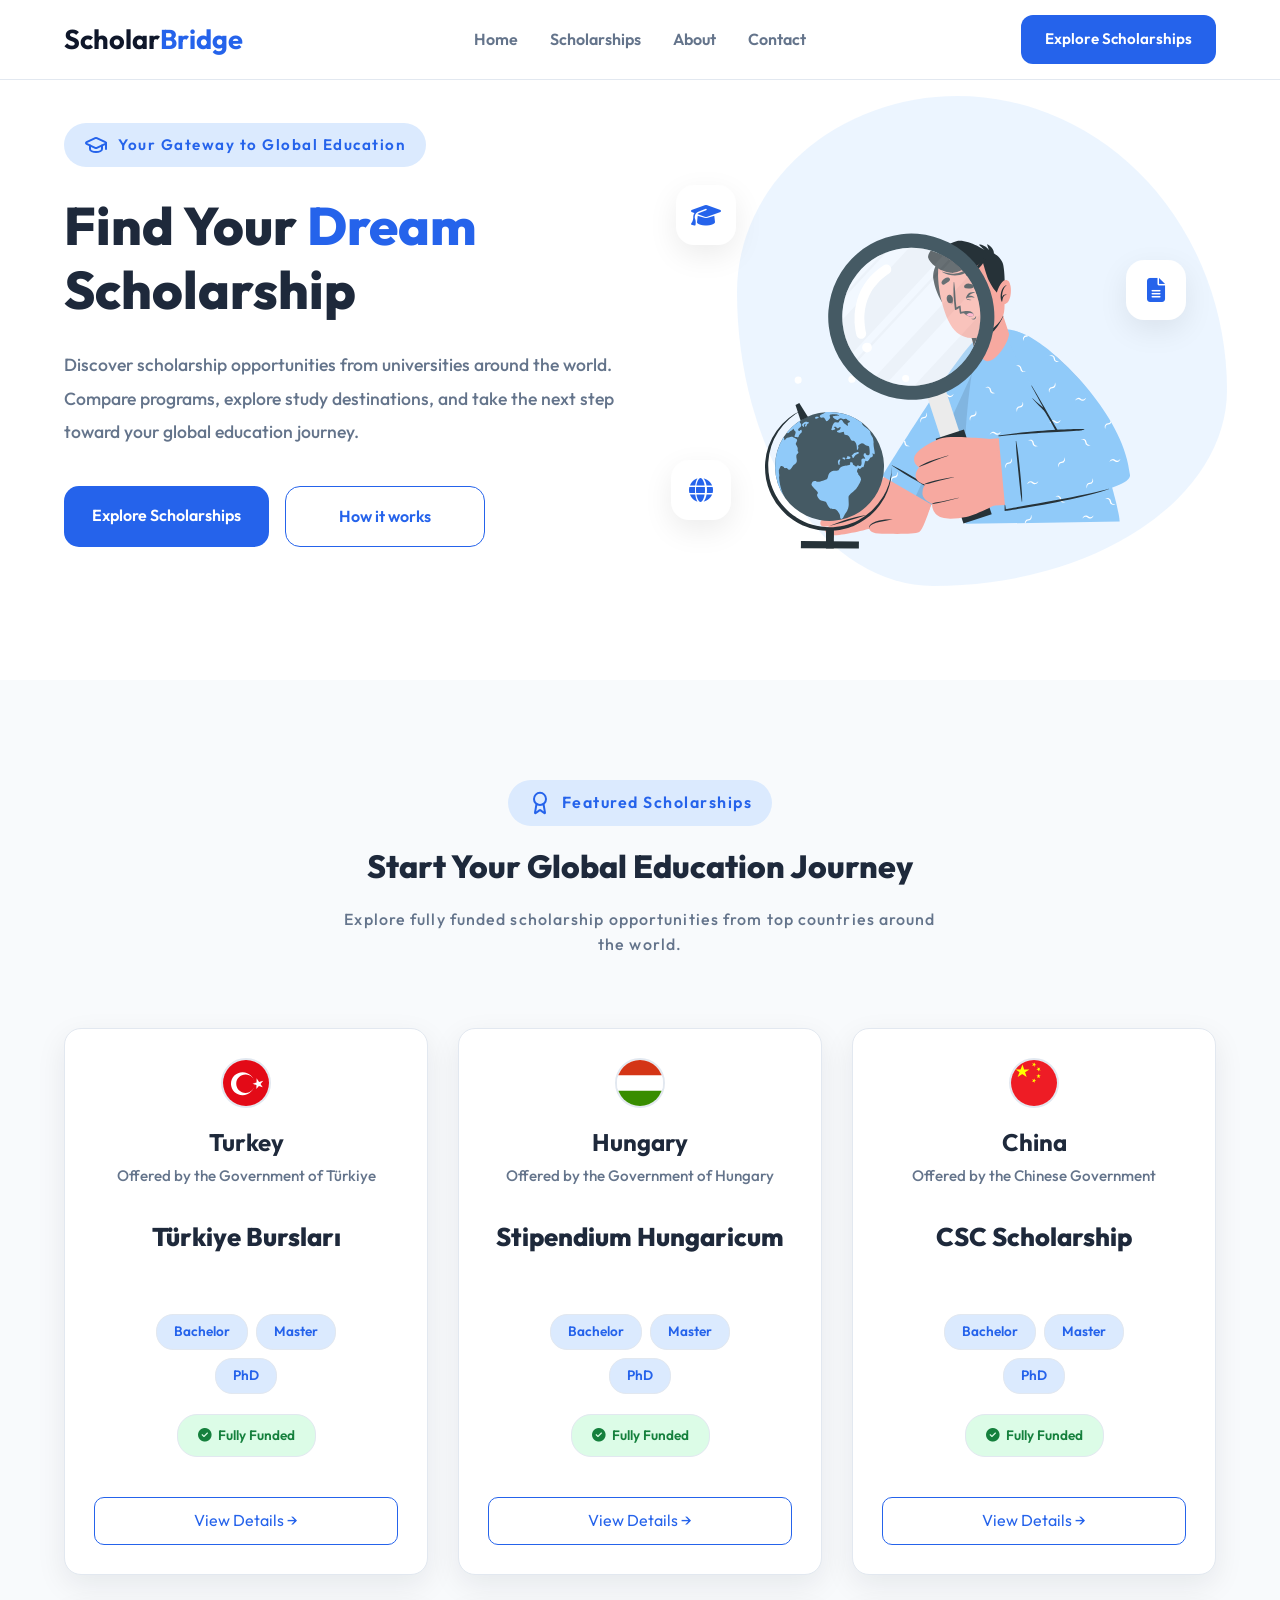
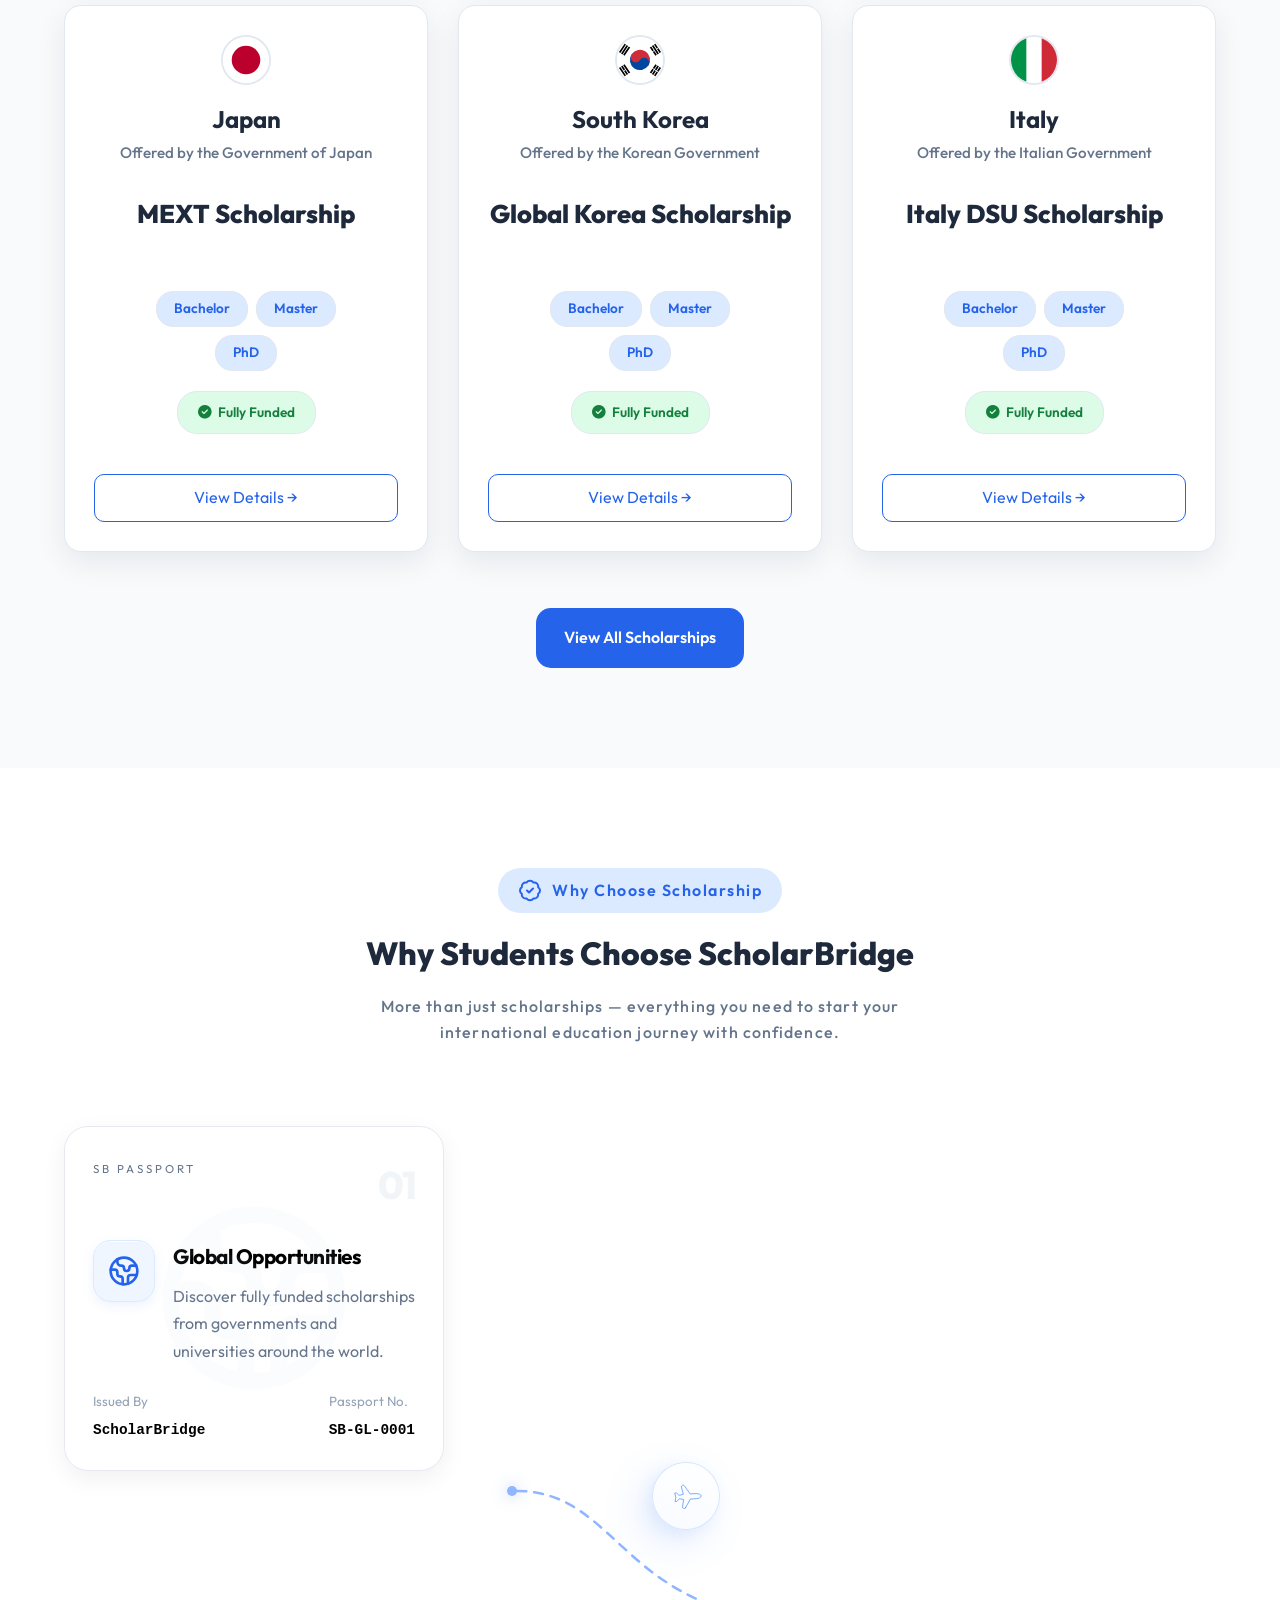
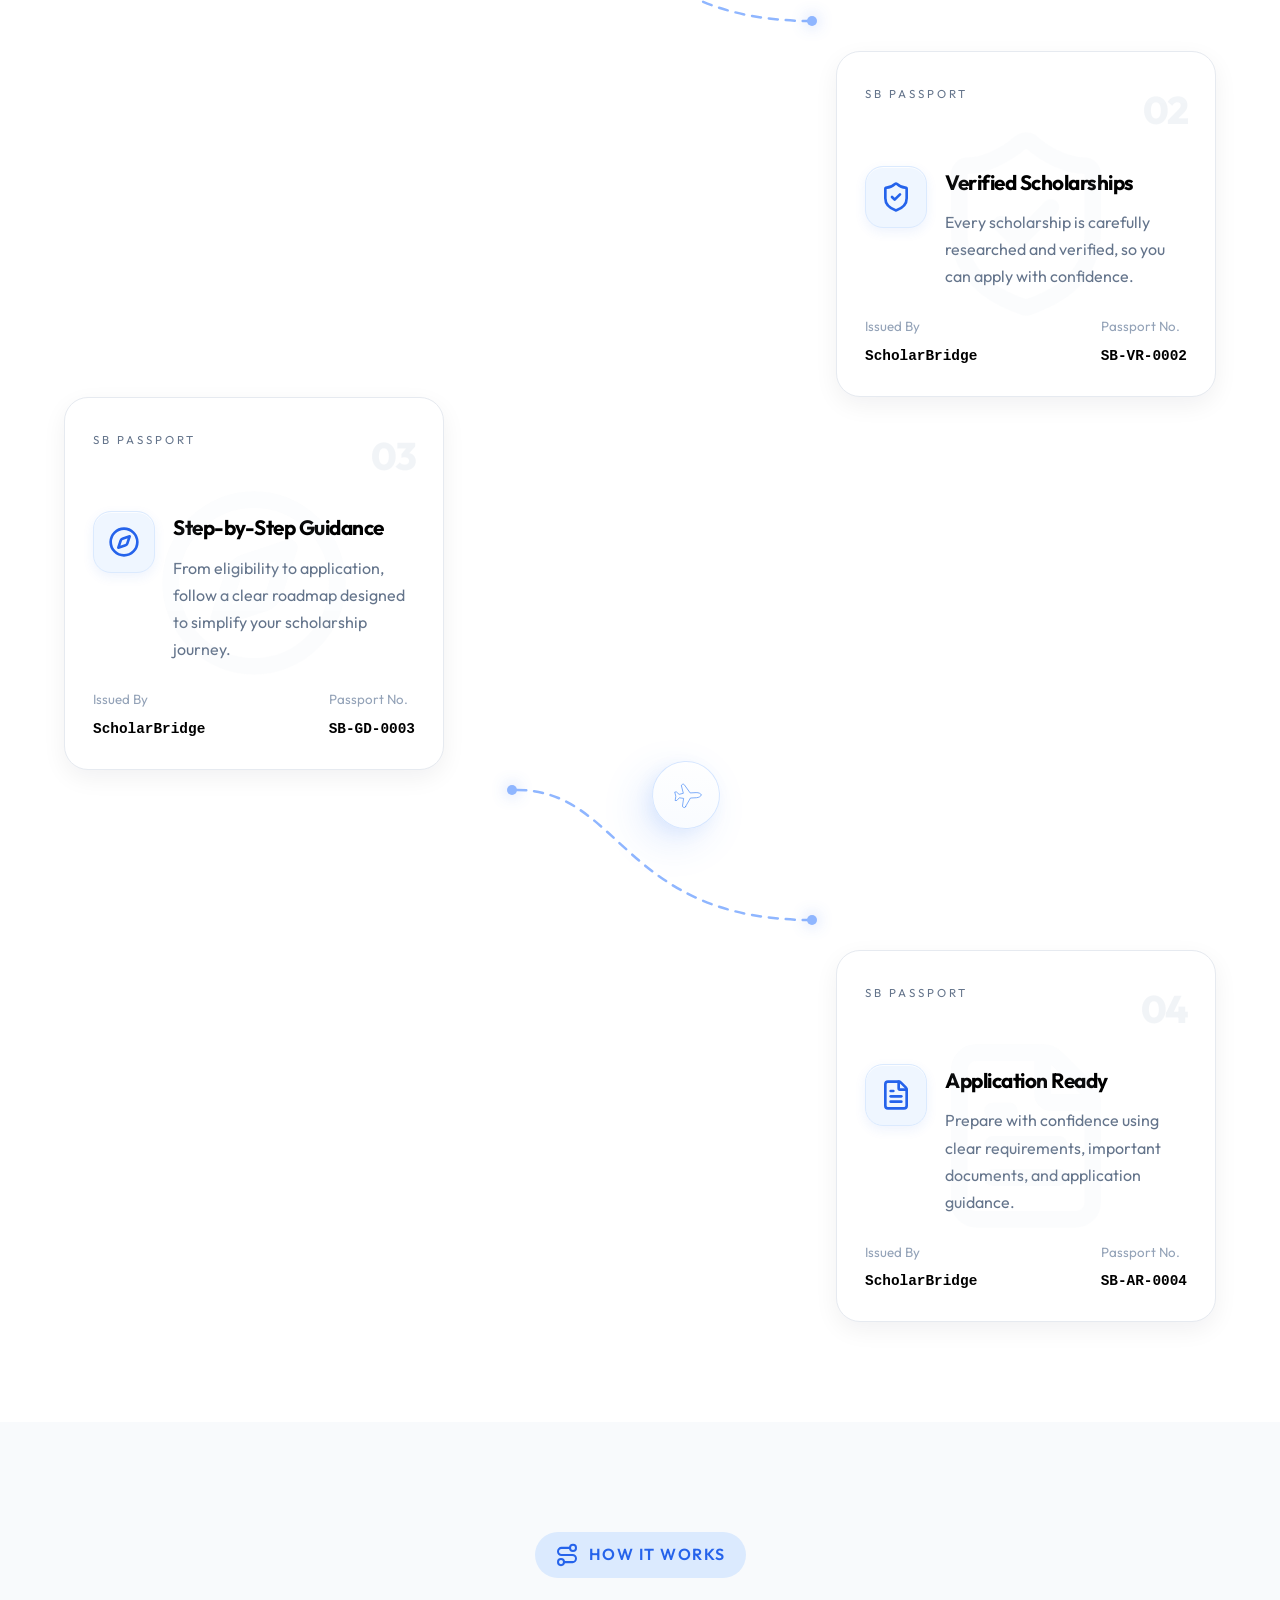
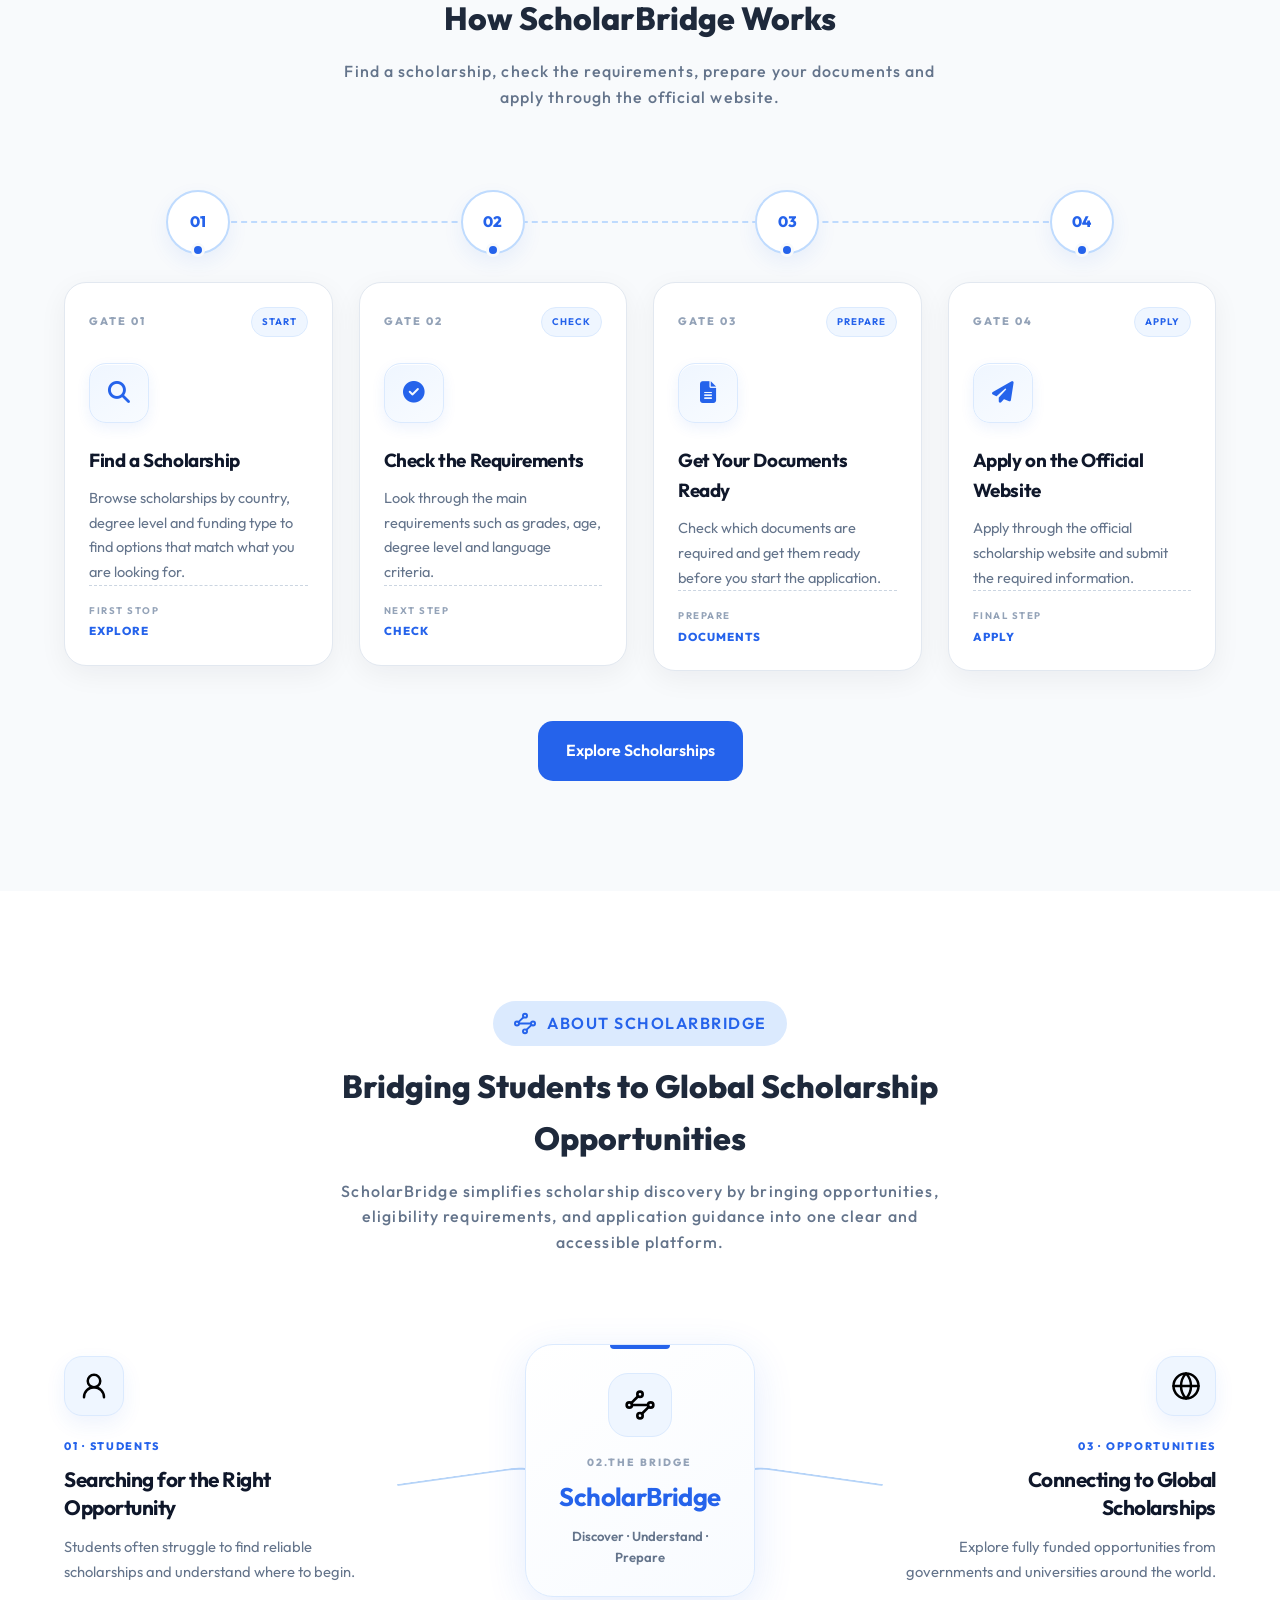
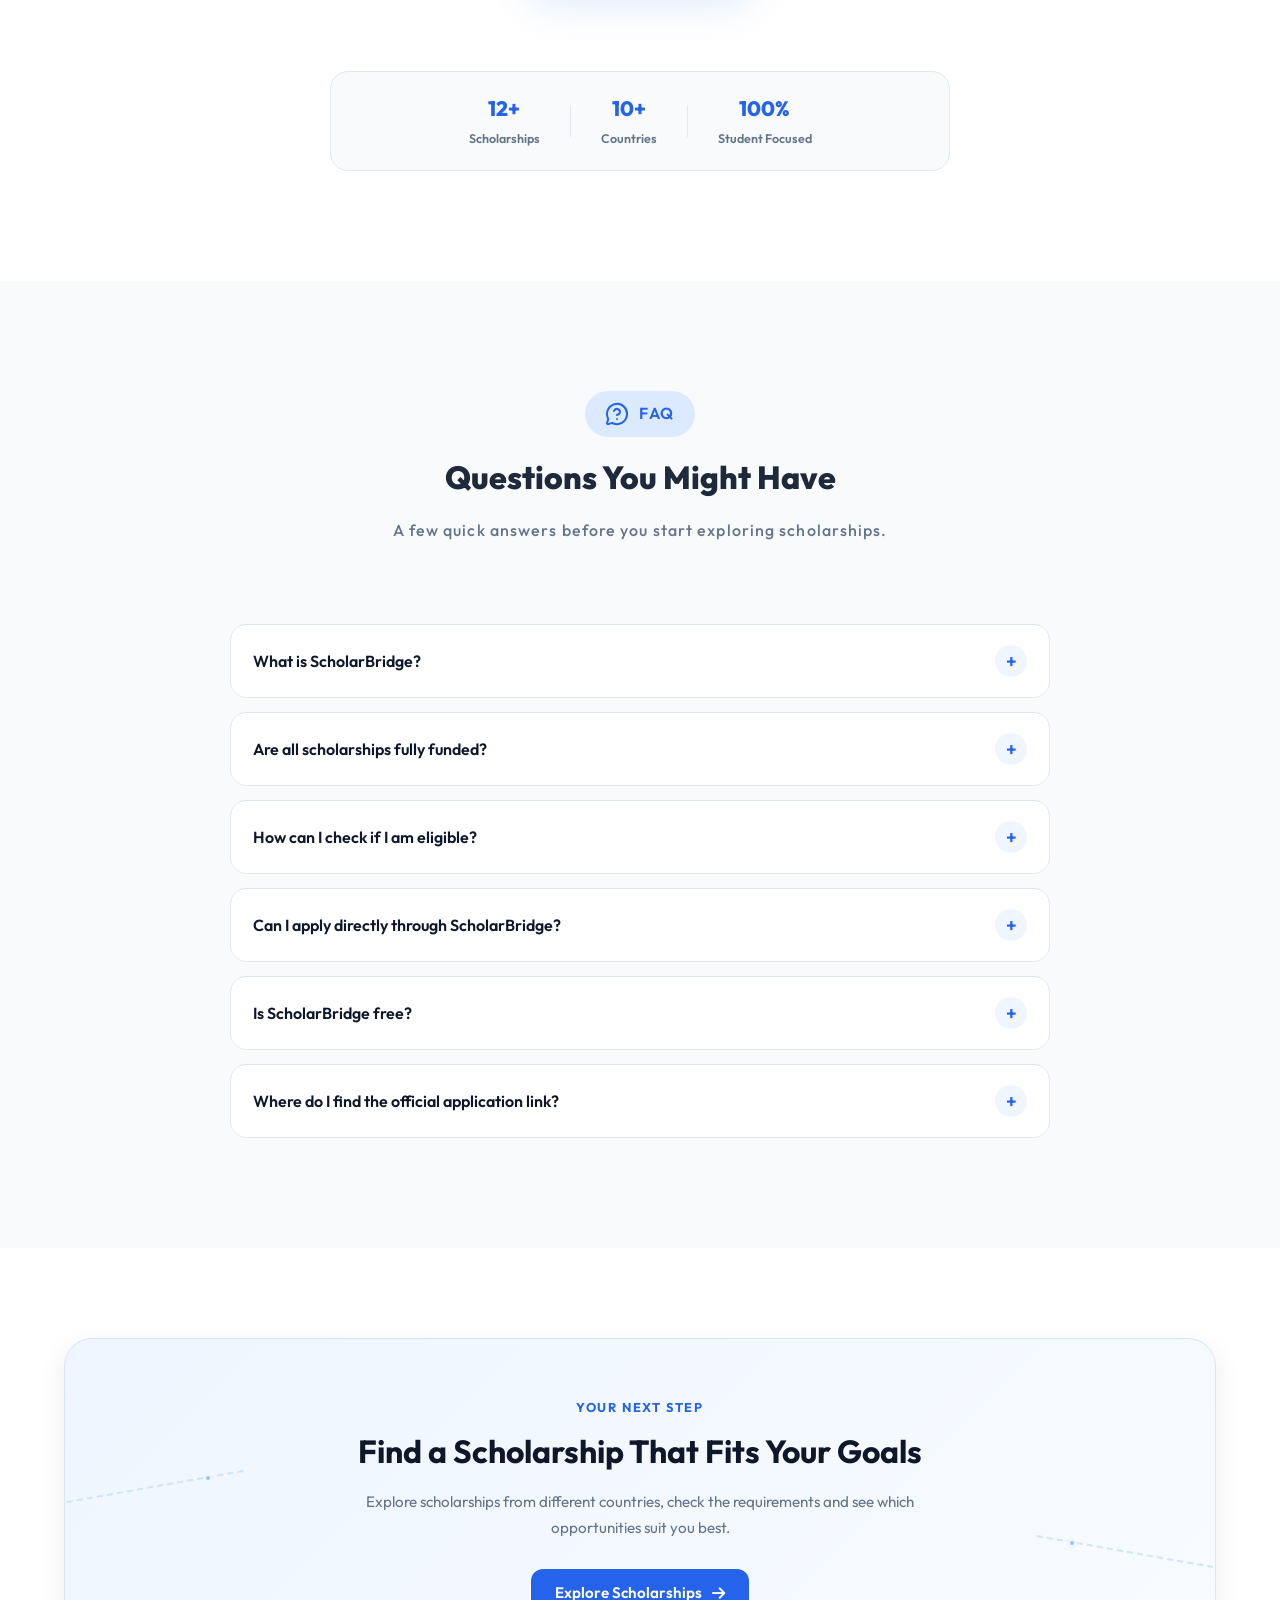
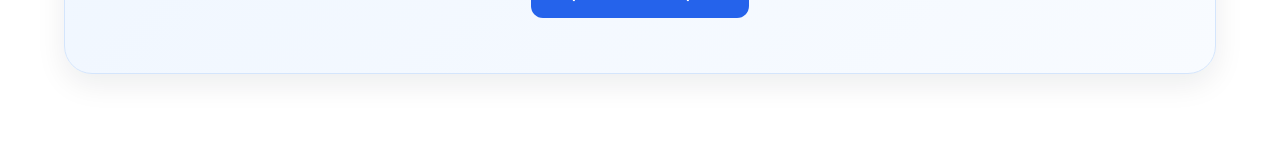
==== index.html @ 8b13cb86 "feat: add final scholarship CTA section" ====
<!DOCTYPE html>
<html lang="en">

<head>
    <!-- Basic Meta Tags -->
    <meta charset="UTF-8">
    <meta name="viewport" content="width=device-width, initial-scale=1.0">

    <!-- Title -->
    <title>ScholarBridge | Discover Scholarships Worldwide</title>

    <!-- Description -->
    <meta name="description" content="ScholarBridge helps students discover scholarships worldwide.">

    <!-- Google Fonts -->
    <link rel="preconnect" href="https://fonts.googleapis.com">
    <link rel="preconnect" href="https://fonts.gstatic.com" crossorigin>
    <link rel="stylesheet" href="https://cdnjs.cloudflare.com/ajax/libs/font-awesome/6.6.0/css/all.min.css">

    <link href="https://fonts.googleapis.com/css2?family=Outfit:wght@300;400;500;600;700&display=swap" rel="stylesheet">

    <!-- CSS -->
    <link rel="stylesheet" href="css/style.css">
</head>

<body>
    <header>

        <!-- ================= Navbar ================= -->
        <nav>
            <div class="container">

                <!-- Logo -->
                <a href="#" class="logo">
                    Scholar<span>Bridge</span>
                </a>

                <!-- Desktop Navigation -->
                <ul class="nav-links">
                    <li><a href="#home">Home</a></li>
                    <li><a href="#scholarships">Scholarships</a></li>
                    <li><a href="#about">About</a></li>
                    <li><a href="#contact">Contact</a></li>
                </ul>

                <!-- Desktop CTA -->
                <a href="#scholarships" class="cta-btn">
                    Explore Scholarships
                </a>

                <!-- Mobile Menu Button -->
                <button class="menu-btn" aria-label="Open Menu">
                    <svg xmlns="http://www.w3.org/2000/svg" height="40" viewBox="0 -960 960 960" width="40"
                        fill="currentColor">
                        <path d="M120-240v-80h720v80H120Zm0-200v-80h720v80H120Zm0-200v-80h720v80H120Z" />
                    </svg>
                </button>

            </div>
        </nav>

        <!-- ================= Mobile Sidebar ================= -->
        <aside class="sidebar">

            <!-- Close Button -->
            <button class="close-btn" aria-label="Close Menu">
                <svg xmlns="http://www.w3.org/2000/svg" height="40" viewBox="0 -960 960 960" width="40"
                    fill="currentColor">
                    <path
                        d="m256-200-56-56 224-224-224-224 56-56 224 224 224-224 56 56-224 224 224 224-56 56-224-224-224 224Z" />
                </svg>
            </button>

            <!-- Mobile Navigation -->
            <ul class="side-links">
                <li><a href="#home">Home</a></li>
                <li><a href="#scholarships">Scholarships</a></li>
                <li><a href="#about">About</a></li>
                <li><a href="#contact">Contact</a></li>
            </ul>

            <!-- Mobile CTA -->
            <a href="#scholarships" class="cta-btn">
                Explore Scholarships
            </a>

        </aside>

    </header>

    <section class="hero" id="home">

        <div class="container">

            <div class="hero-left">

                <span class="hero-badge">
                    <img src="images/icons/graduation-cap.svg" alt="graduation cap">
                    Your Gateway to Global Education
                </span>

                <h1>
                    Find Your <span>Dream</span> Scholarship
                </h1>

                <p>
                    Discover scholarship opportunities from universities around the world.
                    Compare programs, explore study destinations, and take the next step
                    toward your global education journey.
                </p>

                <div class="hero-buttons">
                    <a href="#scholarships" class="btn-primary">
                        Explore Scholarships
                    </a>

                    <a href="#how-it-works" class="btn-secondary">
                        How it works
                    </a>
                </div>

            </div>
            <div class="hero-right">
                <div class="hero-image">
                    <div class="floating-icon icon-1">
                        <i class="fa-solid fa-graduation-cap"></i>
                    </div>

                    <div class="floating-icon icon-2">
                        <i class="fa-solid fa-globe"></i>
                    </div>

                    <div class="floating-icon icon-3">
                        <i class="fa-solid fa-file-lines"></i>
                    </div>
                    <img src="images/hero.svg" alt="hero-image">
                </div>
            </div>
        </div>
    </section>
    <section class="featured" id="scholarships">

        <div class="container">

            <div class="section-heading">

                <span class="section-badge">
                    <img src="images/icons/award.svg" alt="award icon">
                    Featured Scholarships
                </span>

                <h2>
                    Start Your Global Education Journey
                </h2>

                <p>
                    Explore fully funded scholarship opportunities from top countries around the world.
                </p>

            </div>

            <div class="scholarship-grid">

                <!-- Turkey -->
                <div class="scholarship-card">

                    <div class="card-header">

                        <div class="country">

                            <span class="flag">
                                <img src="images/flags/tr.svg" alt="Turkey Flag">
                            </span>

                            <div>
                                <h3>Turkey</h3>
                                <p>Offered by the Government of Türkiye</p>
                            </div>

                        </div>

                    </div>

                    <h4>Türkiye Bursları</h4>

                    <div class="degree-tags three-tags">
                        <span>Bachelor</span>
                        <span>Master</span>
                        <span>PhD</span>
                    </div>

                    <div class="funding-status">
                        <i class="fa-solid fa-circle-check"></i>
                        Fully Funded
                    </div>

                    <a href="turkey.html" class="view-btn">
                        View Details
                        <span>→</span>
                    </a>

                </div>

                <!-- Hungary -->
                <div class="scholarship-card">

                    <div class="card-header">

                        <div class="country">

                            <span class="flag">
                                <img src="images/flags/hu.svg" alt="hungary flag">
                            </span>

                            <div>
                                <h3>Hungary</h3>
                                <p>Offered by the Government of Hungary</p>
                            </div>

                        </div>

                    </div>

                    <h4>Stipendium Hungaricum</h4>

                    <div class="degree-tags three-tags">
                        <span>Bachelor</span>
                        <span>Master</span>
                        <span>PhD</span>
                    </div>

                    <div class="funding-status">
                        <i class="fa-solid fa-circle-check"></i>
                        Fully Funded
                    </div>

                    <a href="hungary.html" class="view-btn">
                        View Details <span>→</span>
                    </a>

                </div>

                <!-- China -->
                <div class="scholarship-card">

                    <div class="card-header">

                        <div class="country">

                            <span class="flag">
                                <img src="images/flags/cn.svg" alt="china flag">
                            </span>

                            <div>
                                <h3>China</h3>
                                <p>Offered by the Chinese Government</p>
                            </div>

                        </div>

                    </div>

                    <h4>CSC Scholarship</h4>

                    <div class="degree-tags three-tags">
                        <span>Bachelor</span>
                        <span>Master</span>
                        <span>PhD</span>
                    </div>

                    <div class="funding-status">
                        <i class="fa-solid fa-circle-check"></i>
                        Fully Funded
                    </div>

                    <a href="china.html" class="view-btn">
                        View Details <span>→</span>
                    </a>

                </div>

                <!-- Japan -->
                <div class="scholarship-card">

                    <div class="card-header">

                        <div class="country">

                            <span class="flag">
                                <img src="images/flags/jp.svg" alt="japan flag">
                            </span>

                            <div>
                                <h3>Japan</h3>
                                <p>Offered by the Government of Japan</p>
                            </div>

                        </div>

                    </div>

                    <h4>MEXT Scholarship</h4>

                    <div class="degree-tags three-tags">
                        <span>Bachelor</span>
                        <span>Master</span>
                        <span>PhD</span>
                    </div>

                    <div class="funding-status">
                        <i class="fa-solid fa-circle-check"></i>
                        Fully Funded
                    </div>

                    <a href="japan.html" class="view-btn">
                        View Details <span>→</span>
                    </a>

                </div>

                <!-- Korea -->
                <div class="scholarship-card">

                    <div class="card-header">

                        <div class="country">

                            <span class="flag">
                                <img src="images/flags/kr.svg" alt="korea flag">
                            </span>

                            <div>
                                <h3>South Korea</h3>
                                <p>Offered by the Korean Government</p>
                            </div>

                        </div>

                    </div>

                    <h4>Global Korea Scholarship</h4>

                    <div class="degree-tags three-tags">
                        <span>Bachelor</span>
                        <span>Master</span>
                        <span>PhD</span>
                    </div>

                    <div class="funding-status">
                        <i class="fa-solid fa-circle-check"></i>
                        Fully Funded
                    </div>

                    <a href="korea.html" class="view-btn">
                        View Details <span>→</span>
                    </a>

                </div>

                <!-- Italy -->
                <div class="scholarship-card">

                    <div class="card-header">

                        <div class="country">

                            <span class="flag">
                                <img src="images/flags/it.svg" alt="ilaly flag">
                            </span>

                            <div>
                                <h3>Italy</h3>
                                <p>Offered by the Italian Government</p>
                            </div>

                        </div>

                    </div>

                    <h4>Italy DSU Scholarship</h4>

                    <div class="degree-tags three-tags">
                        <span>Bachelor</span>
                        <span>Master</span>
                        <span>PhD</span>
                    </div>

                    <div class="funding-status">
                        <i class="fa-solid fa-circle-check"></i>
                        Fully Funded
                    </div>

                    <a href="italy.html" class="view-btn">
                        View Details <span>→</span>
                    </a>

                </div>


                <div class="featured-cta">
                    <a href="scholarships.html" class="btn-primary featured-cta-btn">
                        View All Scholarships
                    </a>
                </div>
            </div>
    </section>
    <section class="why" id="why">

        <div class="container">

            <!-- Section Heading -->
            <div class="section-heading">

                <span class="section-badge">
                    <img src="images/icons/badge-check.svg" alt="badge icon">
                    Why Choose Scholarship
                </span>

                <h2>
                    Why Students Choose ScholarBridge
                </h2>

                <p>
                    More than just scholarships — everything you need to start your
                    international education journey with confidence.
                </p>

            </div>

            <!-- Journey -->
            <div class="journey">


                <div class="passport-card">

                    <div class="passport-top">

                        <div class="passport-title">
                            <span>SB PASSPORT</span>
                        </div>

                        <div class="passport-page">
                            01
                        </div>

                    </div>

                    <div class="passport-content">

                        <div class="passport-icon">
                            <img src="images/icons/earth.svg" alt="Earth Icon">
                        </div>

                        <div class="passport-text">

                            <h3>Global Opportunities</h3>

                            <p>
                                Discover fully funded scholarships from governments
                                and universities around the world.
                            </p>

                        </div>

                    </div>

                    <div class="passport-bottom">

                        <div>
                            <small>Issued By</small>
                            <strong>ScholarBridge</strong>
                        </div>

                        <div>
                            <small>Passport No.</small>
                            <strong>SB-GL-0001</strong>
                        </div>

                    </div>

                    <div class="passport-watermark">
                        <img src="images/icons/earth watermark.svg" alt="">
                    </div>

                </div>
                <div class="journey-row">
                    <!-- Flight Connector -->
                    <svg class="flight-line" viewBox="0 0 330 170" preserveAspectRatio="none">

                        <circle class="start-dot" cx="10" cy="20" r="5" />

                        <path d="M15 20
                   C120 20,
                     120 150,
                     310 150" />

                        <circle class="end-dot" cx="310" cy="150" r="5" />

                    </svg>

                    <!-- Plane -->

                    <div class="journey-plane">

                        <img src="images/icons/plane.svg" alt="Plane">

                    </div>
                </div>




                <!-- ================= Card 2 ================= -->
                <div class="journey-item right">

                    <div class="passport-card">

                        <div class="passport-top">

                            <div class="passport-title">
                                <span>SB PASSPORT</span>
                            </div>

                            <div class="passport-page">
                                02
                            </div>

                        </div>

                        <div class="passport-content">

                            <div class="passport-icon">
                                <img src="images/icons/shield-check.svg" alt="shield icon">
                            </div>

                            <div class="passport-text">

                                <h3>Verified Scholarships</h3>

                                <p>
                                    Every scholarship is carefully researched and verified, so you can apply with
                                    confidence.
                                </p>

                            </div>

                        </div>

                        <div class="passport-bottom">

                            <div>
                                <small>Issued By</small>
                                <strong>ScholarBridge</strong>
                            </div>

                            <div>
                                <small>Passport No.</small>
                                <strong>SB-VR-0002</strong>
                            </div>

                        </div>

                        <div class="passport-watermark">
                            <img src="images/icons/shield-check watermark.svg" alt="">
                        </div>

                    </div>

                </div>


                <!-- ================= Card 3 ================= -->
                <div class="journey-item left">

                    <div class="passport-card">

                        <div class="passport-top">

                            <div class="passport-title">
                                <span>SB PASSPORT</span>
                            </div>

                            <div class="passport-page">
                                03
                            </div>

                        </div>

                        <div class="passport-content">

                            <div class="passport-icon">
                                <img src="images/icons/compass.svg" alt="compass icon">
                            </div>

                            <div class="passport-text">

                                <h3>Step-by-Step Guidance</h3>

                                <p>
                                    From eligibility to application, follow a clear roadmap designed to simplify your
                                    scholarship journey.
                                </p>

                            </div>

                        </div>

                        <div class="passport-bottom">

                            <div>
                                <small>Issued By</small>
                                <strong>ScholarBridge</strong>
                            </div>

                            <div>
                                <small>Passport No.</small>
                                <strong>SB-GD-0003</strong>
                            </div>

                        </div>

                        <div class="passport-watermark">
                            <img src="images/icons/compass watermark.svg" alt="">
                        </div>

                    </div>

                </div>
                <div class="journey-row">
                    <!-- Flight Connector -->
                    <svg class="flight-line" viewBox="0 0 330 170" preserveAspectRatio="none">

                        <circle class="start-dot" cx="10" cy="20" r="5" />

                        <path d="M15 20
                   C120 20,
                     120 150,
                     310 150" />

                        <circle class="end-dot" cx="310" cy="150" r="5" />

                    </svg>

                    <!-- Plane -->

                    <div class="journey-plane">

                        <img src="images/icons/plane.svg" alt="Plane">

                    </div>
                </div>



                <!-- ================= Card 4 ================= -->
                <div class="journey-item right">

                    <div class="passport-card">

                        <div class="passport-top">

                            <div class="passport-title">
                                <span>SB PASSPORT</span>
                            </div>

                            <div class="passport-page">
                                04
                            </div>

                        </div>

                        <div class="passport-content">

                            <div class="passport-icon">
                                <img src="images/icons/file-text.svg" alt="file icon">
                            </div>

                            <div class="passport-text">

                                <h3>Application Ready</h3>

                                <p>
                                    Prepare with confidence using clear requirements, important documents, and
                                    application guidance.
                                </p>

                            </div>

                        </div>

                        <div class="passport-bottom">

                            <div>
                                <small>Issued By</small>
                                <strong>ScholarBridge</strong>
                            </div>

                            <div>
                                <small>Passport No.</small>
                                <strong>SB-AR-0004</strong>
                            </div>

                        </div>

                        <div class="passport-watermark">
                            <img src="images/icons/file-text watermark.svg" alt="">
                        </div>

                    </div>

                </div>

            </div>
    </section>
    <section class="how-it-works" id="how-it-works">

        <div class="container">

            <div class="section-heading">

                <span class="section-badge">
                    <img src="images/icons/route.svg" alt="route icon">
                    HOW IT WORKS
                </span>

                <h2>How ScholarBridge Works</h2>

                <p>
                    Find a scholarship, check the requirements, prepare your documents
                    and apply through the official website.
                </p>

            </div>


            <div class="process-track">

                <!-- Step 01 -->
                <article class="process-step">

                    <div class="step-marker">
                        <span>01</span>
                    </div>

                    <div class="gate-card">

                        <div class="gate-top">
                            <span class="gate-number">GATE 01</span>
                            <span class="gate-status">START</span>
                        </div>

                        <div class="gate-icon">
                            <i class="fa-solid fa-magnifying-glass"></i>
                        </div>

                        <div class="gate-content">

                            <h3>Find a Scholarship</h3>

                            <p>
                                Browse scholarships by country, degree level and funding
                                type to find options that match what you are looking for.
                            </p>

                        </div>

                        <div class="gate-bottom">
                            <div>
                                <small>FIRST STOP</small>
                                <strong>EXPLORE</strong>
                            </div>
                        </div>

                    </div>

                </article>


                <!-- Step 02 -->
                <article class="process-step">

                    <div class="step-marker">
                        <span>02</span>
                    </div>

                    <div class="gate-card">

                        <div class="gate-top">
                            <span class="gate-number">GATE 02</span>
                            <span class="gate-status">CHECK</span>
                        </div>

                        <div class="gate-icon">
                            <i class="fa-solid fa-circle-check"></i>
                        </div>

                        <div class="gate-content">

                            <h3>Check the Requirements</h3>

                            <p>
                                Look through the main requirements such as grades,
                                age, degree level and language criteria.
                            </p>

                        </div>

                        <div class="gate-bottom">
                            <div>
                                <small>NEXT STEP</small>
                                <strong>CHECK</strong>
                            </div>
                        </div>

                    </div>

                </article>


                <!-- Step 03 -->
                <article class="process-step">

                    <div class="step-marker">
                        <span>03</span>
                    </div>

                    <div class="gate-card">

                        <div class="gate-top">
                            <span class="gate-number">GATE 03</span>
                            <span class="gate-status">PREPARE</span>
                        </div>

                        <div class="gate-icon">
                            <i class="fa-solid fa-file-lines"></i>
                        </div>

                        <div class="gate-content">

                            <h3>Get Your Documents Ready</h3>

                            <p>
                                Check which documents are required and get them ready
                                before you start the application.
                            </p>

                        </div>

                        <div class="gate-bottom">
                            <div>
                                <small>PREPARE</small>
                                <strong>DOCUMENTS</strong>
                            </div>
                        </div>

                    </div>

                </article>


                <!-- Step 04 -->
                <article class="process-step">

                    <div class="step-marker">
                        <span>04</span>
                    </div>

                    <div class="gate-card">

                        <div class="gate-top">
                            <span class="gate-number">GATE 04</span>
                            <span class="gate-status">APPLY</span>
                        </div>

                        <div class="gate-icon">
                            <i class="fa-solid fa-paper-plane"></i>
                        </div>

                        <div class="gate-content">

                            <h3>Apply on the Official Website</h3>

                            <p>
                                Apply through the official scholarship website
                                and submit the required information.
                            </p>

                        </div>

                        <div class="gate-bottom">
                            <div>
                                <small>FINAL STEP</small>
                                <strong>APPLY</strong>
                            </div>
                        </div>

                    </div>

                </article>

            </div>


            <div class="how-cta">
                <a href="scholarships.html" class="btn-primary cta-how-it-works">
                    Explore Scholarships
                </a>
            </div>

        </div>

    </section>
    <section class="about-scholarbridge" id="about">

        <div class="container">

            <div class="section-heading">

                <span class="section-badge">
                    <img src="images/icons/waypoints.svg" alt="waypoint icon">
                    ABOUT SCHOLARBRIDGE
                </span>

                <h2>
                    Bridging Students to Global Scholarship Opportunities
                </h2>

                <p>
                    ScholarBridge simplifies scholarship discovery by bringing
                    opportunities, eligibility requirements, and application guidance
                    into one clear and accessible platform.
                </p>

            </div>


            <div class="bridge-journey">

                <!-- Student Side -->
                <div class="bridge-point bridge-start">

                    <div class="bridge-icon">
                        <img src="images/icons/user-round.svg" alt="user-round icon">
                    </div>

                    <span class="bridge-label">01 · STUDENTS</span>

                    <h3>Searching for the Right Opportunity</h3>

                    <p>
                        Students often struggle to find reliable scholarships
                        and understand where to begin.
                    </p>

                </div>


                <!-- Center Bridge -->
                <div class="bridge-center">

                    <div class="bridge-line bridge-line-left"></div>

                    <div class="bridge-core">

                        <div class="bridge-core-icon">
                            <img src="images/icons/waypoints black.svg" alt="waypoint icon">
                        </div>

                        <span>02.THE BRIDGE</span>

                        <h3>ScholarBridge</h3>

                        <p>
                            Discover · Understand · Prepare
                        </p>

                    </div>

                    <div class="bridge-line bridge-line-right"></div>

                </div>


                <!-- Opportunity Side -->
                <div class="bridge-point bridge-end">

                    <div class="bridge-icon">
                        <img src="images/icons/globe.svg" alt="globe icon">
                    </div>

                    <span class="bridge-label">
                        03 · OPPORTUNITIES</span>

                    <h3>Connecting to Global <br>
                        Scholarships</h3>

                    <p>
                        Explore fully funded opportunities from governments
                        and universities around the world.
                    </p>

                </div>

            </div>


            <div class="about-summary">

                <div class="summary-item">
                    <strong>12+</strong>
                    <span>Scholarships</span>
                </div>

                <div class="summary-divider"></div>

                <div class="summary-item">
                    <strong>10+</strong>
                    <span>Countries</span>
                </div>

                <div class="summary-divider"></div>

                <div class="summary-item">
                    <strong>100%</strong>
                    <span>Student Focused</span>
                </div>

            </div>

        </div>

    </section>
    <section class="faq-section" id="faq">

        <div class="container">

            <div class="section-heading">

                <span class="section-badge">
                    <img src="images/icons/message-circle-question-mark.svg" alt="">
                    FAQ
                </span>

                <h2>Questions You Might Have</h2>

                <p>
                    A few quick answers before you start exploring scholarships.
                </p>

            </div>


            <div class="faq-list">

                <!-- FAQ 1 -->
                <div class="faq-item">

                    <button class="faq-question" aria-expanded="false">
                        <span>What is ScholarBridge?</span>
                        <span class="faq-icon">+</span>
                    </button>

                    <div class="faq-answer">
                        <p>
                            ScholarBridge is a simple place to find scholarships,
                            check their requirements and understand how to apply.
                        </p>
                    </div>

                </div>


                <!-- FAQ 2 -->
                <div class="faq-item">

                    <button class="faq-question" aria-expanded="false">
                        <span>Are all scholarships fully funded?</span>
                        <span class="faq-icon">+</span>
                    </button>

                    <div class="faq-answer">
                        <p>
                            Most scholarships we highlight are fully funded.
                            The funding type is shown clearly on each scholarship page.
                        </p>
                    </div>

                </div>


                <!-- FAQ 3 -->
                <div class="faq-item">

                    <button class="faq-question" aria-expanded="false">
                        <span>How can I check if I am eligible?</span>
                        <span class="faq-icon">+</span>
                    </button>

                    <div class="faq-answer">
                        <p>
                            Open the scholarship details and check things like
                            degree level, grades, age and language requirements.
                        </p>
                    </div>

                </div>


                <!-- FAQ 4 -->
                <div class="faq-item">

                    <button class="faq-question" aria-expanded="false">
                        <span>Can I apply directly through ScholarBridge?</span>
                        <span class="faq-icon">+</span>
                    </button>

                    <div class="faq-answer">
                        <p>
                            No. ScholarBridge helps you find and understand scholarships.
                            Applications are submitted through the official scholarship website.
                        </p>
                    </div>

                </div>


                <!-- FAQ 5 -->
                <div class="faq-item">

                    <button class="faq-question" aria-expanded="false">
                        <span>Is ScholarBridge free?</span>
                        <span class="faq-icon">+</span>
                    </button>

                    <div class="faq-answer">
                        <p>
                            Yes. You can explore the scholarships and information
                            on ScholarBridge for free.
                        </p>
                    </div>

                </div>


                <!-- FAQ 6 -->
                <div class="faq-item">

                    <button class="faq-question" aria-expanded="false">
                        <span>Where do I find the official application link?</span>
                        <span class="faq-icon">+</span>
                    </button>

                    <div class="faq-answer">
                        <p>
                            You will find it on the scholarship details page.
                            It will take you to the official scholarship or university website.
                        </p>
                    </div>

                </div>

            </div>

        </div>

    </section>
  <section class="final-cta">

    <div class="container">

        <div class="travel-cta">

            <div class="travel-line travel-line-left"></div>
            <div class="travel-line travel-line-right"></div>

            <div class="travel-dot dot-one"></div>
            <div class="travel-dot dot-two"></div>

            <div class="travel-cta-content">

                <span class="travel-cta-label">
                    YOUR NEXT STEP
                </span>

                <h2>Find a Scholarship That Fits Your Goals</h2>

                <p>
                    Explore scholarships from different countries,
                    check the requirements and see which opportunities suit you best.
                </p>

                <a href="scholarships.html" class="cta-btn travel-cta-btn">
                    Explore Scholarships
                    <i class="fa-solid fa-arrow-right"></i>
                </a>

            </div>

        </div>

    </div>

</section>


    <script src="js/script.js"></script>
</body>

</html>
---- css/style.css ----
/* Reset */
/* variables */

:root {
    --primary: #2563EB;
    --primary-dark: #1D4ED8;
    --primary-light: #DBEAFE;

    --background: #F8FAFC;
    --surface: #FFFFFF;

    --success: #15803D;
    --success-light: #DCFCE7;
    --warning: #D97706;
    --warning-light: #FEF3C7;

    --danger: #DC2626;
    --danger-light: #FEE2E2;

    --text: #0F172A;
    --text-light: #64748B;
    --heading: #1E293B;

    --border: #E2E8F0;

    --shadow: 0 10px 30px rgba(15, 23, 42, 0.08);

    --radius: 20px;

    --transition: 0.3s ease;
}

* {
    margin: 0;
    padding: 0;
    box-sizing: border-box;
}

html {
    scroll-behavior: smooth;
}

body {
    font-family: "Outfit", sans-serif;
    line-height: 1.6;
}

img {
    max-width: 100%;
    display: block;
}

a {
    text-decoration: none;
    color: inherit;
}

ul {
    list-style: none;
}

button {
    font-family: inherit;
    cursor: pointer;
    border: none;
    background: none;
}
a,
button {
    -webkit-tap-highlight-color: transparent;
}

.container {
    width: min(1200px, 90%);
    margin: 0 auto;
}

nav {
    position: fixed;
    top: 0;
    z-index: 1000;
    height: 80px;
    width: 100%;
    background: rgba(255, 255, 255, 0.9);
    backdrop-filter: blur(12px);
    border-bottom: 1px solid var(--border);
}

nav .container {
    display: grid;
    grid-template-columns: 1fr auto 1fr;
    align-items: center;
    height: 100%;
}

.logo {
    color: var(--text);
    font-size: 1.7rem;
    font-weight: 700;
}

.logo span {
    color: var(--primary);
}

.logo:hover {
    opacity: 0.9;

}

.nav-links {
    display: flex;
    justify-content: center;
    align-items: center;
    gap: 2rem;
}

.nav-links a {
    position: relative;
    color: var(--text-light);
    font-weight: 600;
    font-size: 1rem;
    transition: var(--transition);
}

.nav-links a::after {

    content: "";

    position: absolute;

    left: 50%;
    transform: translateX(-50%);
    bottom: -8px;

    width: 0;
    height: 2px;

    background: var(--primary);

    border-radius: 50px;

    transition: .3s ease;

}

.nav-links a:hover::after {

    width: 100%;

}

.nav-links a:hover {
    color: var(--primary);
}

.cta-btn {
    display: inline-block;
    padding: 0.8rem 1.5rem;
    margin-left: auto;
    background: var(--primary);
    color: #fff;

    border-radius: 12px;

    font-size: 0.95rem;
    font-weight: 600;

    transition: var(--transition);
}

.cta-btn:hover {
    background: var(--primary-dark);
    transform: translateY(-2px);
}

.menu-btn {
    display: none;
}

.sidebar {
    position: fixed;
    top: 80px;
    right: -100%;

    width: min(300px, 80%);
    height: calc(100vh - 80px);

    display: flex;
    flex-direction: column;

    padding: 2rem;

    background: var(--surface);

    border-left: 1px solid var(--border);
    box-shadow: var(--shadow);

    transition: right 0.3s ease;

    z-index: 999;
}

.sidebar.active {
    right: 0;
}

.side-links {
    display: flex;
    flex-direction: column;
    gap: 2.5rem;
}

.side-links a {
    color: var(--text-light);
    font-size: 1.1rem;
    font-weight: 600;
    transition: var(--transition);
}

.side-links a:hover {
    color: var(--primary);
}

.close-btn {
    align-self: flex-end;
    margin-bottom: 2rem;
    color: var(--text-light);
}

.close-btn:hover {
    color: var(--primary);
}

.sidebar .cta-btn {
    margin-top: auto;
    width: 100%;
    text-align: center;
}

@media (max-width:1100px) {
    .menu-btn {
        display: block;
    }

    .nav-links {
        display: none;
    }

    nav .container {
        grid-template-columns: 1fr auto;
    }

    nav .cta-btn {
        display: none;
    }
}

@media (max-width: 400px) {
    .sidebar {
        width: 100%;
    }
}

.hero {
    padding: 120px 0 80px;
}

.hero .container {
    display: grid;
    grid-template-columns: 1fr 1fr;
    gap: 2rem;
    align-items: center;
}

.hero-left {
    display: flex;
    flex-direction: column;
    gap: 1.7rem;
    margin-bottom: 50px;
}

.hero-badge {
    display: inline-flex;
    align-items: center;
    align-self: flex-start;

    padding: 10px 20px;
    gap: 10px;

    background: var(--primary-light);
    color: var(--primary);

    border-radius: 999px;

    font-size: 0.95rem;
    font-weight: 600;
    letter-spacing: 1.5px;
}

.hero-left h1 {
    font-size: 3.3rem;
    font-weight: 800;
    line-height: 1.2;
    color: var(--heading);
}

.hero-left h1 span {
    color: var(--primary);
}

.hero-left p {
    max-width: 560px;

    font-size: 1.1rem;
    font-weight: 500;
    line-height: 1.9;

    color: var(--text-light);
}

.hero-buttons {
    display: flex;
    gap: 1rem;
    margin-top: 10px;
}

.btn-primary,
.btn-secondary {
    display: inline-flex;
    text-align: center;
    justify-content: center;
    text-decoration: none;
    min-width: 200px;
    padding: 17px 28px;

    border-radius: 15px;

    font-size: 1rem;
    font-weight: 600;

    transition: .3s ease;
}

.btn-primary {
    background: var(--primary);
    color: white;
}

.btn-primary:hover {
    background: var(--primary-dark);
    transform: translateY(-4px);
    box-shadow: var(--shadow);
}

.btn-secondary {
    background: var(--surface);
    color: var(--primary);
    border: 1px solid var(--primary);
}

.btn-secondary:hover {
    background: var(--primary);
    color: white;
    box-shadow: var(--shadow);
}

.hero-image {
    position: relative;

    display: flex;
    justify-content: center;
    align-items: center;
}

.hero-image img {
    width: 100%;
    max-width: 480px;
    height: auto;

    transform: scaleX(-1);

    z-index: 2;
}

.hero-image::before {
    content: "";
    position: absolute;

    width: 490px;
    aspect-ratio: 1;

    background: #e0efff;
    opacity: .60;

    border-radius:
        45% 55% 60% 40% / 40% 60% 40% 60%;

    top: -5%;
    right: -2%;

    z-index: -1;
}

.floating-icon {
    position: absolute;

    display: flex;
    justify-content: center;
    align-items: center;

    width: 60px;
    height: 60px;

    background: white;

    border-radius: 18px;
    box-shadow: 0 10px 30px rgba(0, 0, 0, .08);

    transition: .3s ease;

    z-index: 5;
}

.floating-icon i {
    font-size: 1.5rem;
    color: var(--primary);
}

.floating-icon:hover {
    transform: translateY(-6px);
}

.icon-1 {
    top: 65px;
    left: 20px;
}

.icon-2 {
    bottom: 80px;
    left: 15px;
}

.icon-3 {
    top: 140px;
    right: 30px;
}

@media (max-width: 1100px) {

    .hero .container {
        grid-template-columns: 1fr;
        text-align: center;
    }

    .hero-left {
        order: 2;
        align-items: center;
    }

    .hero-right {
        order: 1;
    }

    .hero-badge {
        align-self: center;
    }

    .hero-buttons {
        justify-content: center;
    }

    .hero-left h1 {
        font-size: 3rem;
    }

    .hero-image img {
        max-width: 420px;
    }

    .floating-icon {
        display: none;
    }

    .hero-image::before {
        width: 440px;
        top: 50%;
        left: 60%;
        right: auto;

        transform: translate(-50%, -50%);
    }
}

@media (max-width: 768px) {

    .hero-left h1 {
        font-size: 2.3rem;
    }

    .hero-left p {
        font-size: 1rem;
    }

    .hero-buttons {
        flex-direction: column;
        gap: 1rem;
    }

    .btn-primary,
    .btn-secondary {
        width: 100%;
        max-width: 300px;
        min-width: unset;
    }

    .hero-image img {
        max-width: 320px;
    }

    .floating-icon {
        display: none;
    }

    .hero-image::before {
        right: -2px;
        width: 300px;
    }
}

.featured {
    padding: 100px 0;
    background: var(--background);
}

.section-heading {
    max-width: 600px;
    margin: 0 auto;
    text-align: center;
}

.section-badge {
    display: inline-flex;
    background: var(--primary-light);
    font-size: 1rem;
    gap: 10px;
    font-weight: 600;
    border-radius: 50px;
    padding: 10px 20px;
    margin-bottom: 15px;
    color: var(--primary);
    letter-spacing: 1.5px;
}

.section-heading h2 {
    font-size: 2rem;
    margin-bottom: 15px;
    font-weight: 800;
    color: var(--heading)
}

.section-heading p {
    color: var(--text-light);
    font-weight: 500;
    margin-bottom: 15px;
    letter-spacing: 1.1px;
}

.scholarship-grid {
    display: grid;
    grid-template-columns: repeat(3, 1fr);
    text-align: center;
    gap: 30px;
    margin-top: 70px;
}

.scholarship-card {
    overflow: hidden;
    background: white;
    border-radius: 17px;
    box-shadow: var(--shadow);
    padding: 29px;
    border: 1px solid var(--border);
    transition: 0.3s ease;
}

.scholarship-card::before {
    content: "";

    position: absolute;

    top: 0;
    left: 50%;

    width: 0;
    height: 3px;

    background: linear-gradient(90deg,
            #60A5FA,
            #2563EB,
            #60A5FA);

    transform: translateX(-50%);

    transition: .35s ease;
}

.scholarship-card:hover::before {
    width: 100%;
}

.scholarship-card:hover {
    transform: translateY(-8px);
    box-shadow: 0 15px 35px rgba(37, 99, 235, .18);

}

.card-header {
    margin-bottom: 24px;
}

.country {
    display: inline-block;
    margin-bottom: 12px;
}


.flag {
    width: 50px;
    height: 50px;
    margin: 0 auto 15px;

    border-radius: 50%;
    overflow: hidden;

    border: 2px solid var(--border);

    display: flex;
    justify-content: center;
    align-items: center;
}

.flag img {
    width: 100%;
    height: 100%;
    object-fit: cover;
}

.country h3 {
    font-size: 1.5rem;
    font-weight: 700;
    color: var(--heading);
    margin-bottom: 4px;
}

.country p {
    font-size: 0.95rem;
    color: var(--text-light);
    line-height: 1.5;
    font-weight: 500;
}

.scholarship-card h4 {
    font-size: 1.6rem;
    font-weight: 800;
    color: var(--heading);
    margin-bottom: 20px;
    line-height: 1.6rem;
    min-height: 70px;
}

.degree-tags {
    display: grid;
    grid-template-columns: repeat(2, auto);
    justify-content: center;
    gap: 8px;
}

.three-tags span:last-child {
    grid-column: 1 / -1;
    justify-self: center;
}

.degree-tags span {
    background: var(--primary-light);
    border-radius: 17px;
    color: var(--primary);
    padding: 6px 17px;
    font-size: 0.85rem;
    border: 1px solid var(--border);
    font-weight: 600;
    transition: var(--transition);
}

.degree-tags span:hover {
    background: var(--primary);
    color: white;
    transform: translateY(-2px);
}

.funding-status {
    display: inline-flex;
    align-items: center;
    gap: 6px;
    background: var(--success-light);
    color: var(--success);
    border-radius: 20px;
    padding: 10px 20px;
    margin-top: 20px;
    margin-bottom: 20px;
    font-weight: 600;
    font-size: 0.85rem;
    border: 1px solid var(--border);

}

.view-btn {
    display: block;
    width: 100%;
    background: var(--surface);
    color: var(--primary);
    border: 1px solid var(--primary);
    border-radius: 10px;
    padding: 10px 20px;
    margin-top: 20px;
    transition: var(--transition);
}

.view-btn:hover {
    transform: translateY(-3px);
    background: var(--primary);
    color: var(--surface);
}

.view-btn span {
    display: inline-block;
    transition: var(--transition);
}

.view-btn:hover span {
    transform: translateX(8px);
}
.featured-cta{
    grid-column: 1 / -1;
    margin-top: 26px;
}

@media (max-width: 1100px) {
    .scholarship-grid {
        grid-template-columns: repeat(2, 1fr);
    }

    .scholarship-card {
        padding: 24px;
        border: 1px dashed var(--primary);
    }

    .scholarship-card:hover {
        transform: none;
        box-shadow: none;
    }

}

@media (max-width: 768px) {
    .scholarship-grid {
        grid-template-columns: 1fr;
    }

    .section-heading h2 {
        font-size: 1.8rem;
    }
}

@media (max-width: 468px) {
    .scholarship-card h4 {
        font-size: 1.3rem;
    }

    .country h3 {
        font-size: 1.3rem;
    }

    .flag {
        font-size: 1.5rem;
    }

    .degree-tags span {
        padding: 5px 14px;
        font-size: 0.8rem;
    }

    .view-btn {
        font-size: 0.9rem;
    }
}

.why {
    padding: 100px 0;
    background: var(--surface);
}


.journey {
    position: relative;
    margin-top: 80px;
}
.section-badge{
    display: inline-flex;
    gap: 10px;
}


.journey-item {
    position: relative;
    min-height: 280px;
}

.left {
    display: flex;
    justify-content: flex-start;
}

.right {
    display: flex;
    justify-content: flex-end;
}

.passport-card {

    position: relative;

    width: 380px;

    min-height: 230px;

    padding: 28px;

    background: #FFFFFF;

    border: 1px solid #E6EAF0;

    border-radius: 24px;

    overflow: hidden;
    transition: 0.3s ease;

    box-shadow: 0 8px 25px rgba(15, 23, 42, .06)
}

.passport-card::before {
    content: "";

    position: absolute;

    top: 0;
    left: 50%;

    width: 0;
    height: 3px;

    background: linear-gradient(90deg,
            #60A5FA,
            #2563EB,
            #60A5FA);

    transform: translateX(-50%);

    transition: .35s ease;
}

.passport-card:hover::before {
    width: 100%;
}

.passport-card:hover {

    transform: translateY(-8px);
    box-shadow: 0 20px 45px rgba(15, 23, 42, .12);

}


.passport-top {

    display: flex;

    justify-content: space-between;

    align-items: flex-start;

}

.passport-title span {

    font-size: .72rem;

    letter-spacing: 3px;

    color: #64748B;

}


.passport-page {

    font-size: 2.4rem;

    font-weight: 800;

    letter-spacing: -2px;

    color: #CBD5E1;
    opacity: .25;
}


.passport-content {

    display: flex;
    margin-top: 24px;

    margin-bottom: 26px;

    gap: 18px;

    align-items: flex-start;

}

.passport-icon {

    width: 62px;
    height: 62px;

    display: flex;
    justify-content: center;
    align-items: center;

    border-radius: 18px;

    background: #EFF6FF;

    border: 1px solid #DBEAFE;

    box-shadow:
        inset 0 1px 0 rgba(255, 255, 255, .8),
        0 4px 12px rgba(37, 99, 235, .08);

    flex-shrink: 0;
    transition: 0.3s ease;
}

.passport-icon:hover {
    transform: scale(1.08);
}

.passport-icon img {

    width: 32px;
    height: 32px;

    object-fit: contain;

}


.passport-text h3 {
    letter-spacing: -0.5px;
    margin-bottom: 10px;

    font-size: 1.3rem;

}

.passport-text p {

    line-height: 1.7;

    color: #64748B;

}

.passport-bottom {

    display: flex;

    justify-content: space-between;

    margin-top: 6px;

}

.passport-bottom small {

    display: block;

    color: #94A3B8;

    margin-bottom: 4px;

}

.passport-bottom strong {

    font-size: .9rem;
    font-family: monospace;

}

.passport-watermark {
    position: absolute;

    inset: 0;

    display: flex;
    justify-content: center;
    align-items: center;

    opacity: .06;

    pointer-events: none;
}

.passport-watermark img {
    width: 200px;
    height: 200px;
}

/* =========================
   Journey Plane
========================= */
.journey-row {

    position: relative;

    display: flex;

    justify-content: space-between;

    align-items: center;

    margin-bottom: 180px;

}

.journey-plane {

    position: absolute;

    left: 54%;
    top: 54%;
    margin-top: 25px;

    transform: translate(-50%, -50%) rotate(42deg);

    width: 68px;
    height: 68px;

    border-radius: 50%;

    background: linear-gradient(145deg,
            #ffffff,
            #f8fbff);

    border: 1px solid #d6e6ff;

    display: flex;
    justify-content: center;
    align-items: center;

    box-shadow:
        0 18px 40px rgba(59, 130, 246, .15),
        0 6px 15px rgba(59, 130, 246, .08);

    transition: .35s ease;

    z-index: 20;

    animation: planeFloat 4s ease-in-out infinite;

}

.journey-plane img {

    width: 29px;
    height: 29px;
    object-fit: contain;

}

.flight-line {

    position: absolute;

    left: 38%;
    top: 63%;

    width: 330px;
    height: 170px;

    overflow: visible;

    pointer-events: none;

}

.flight-line path {

    fill: none;

    stroke: #8FB6FF;

    stroke-width: 2.5;

    stroke-linecap: round;

    stroke-dasharray: 9 8;


}

.flight-line .start-dot {

    fill: #8FB6FF;
    filter: drop-shadow(0 0 8px rgba(37, 99, 235, .4));

}

.flight-line .end-dot {

    fill: #8FB6FF;

    filter: drop-shadow(0 0 8px rgba(37, 99, 235, .4));

}

.journey-plane:hover {

    transform:
        translate(-50%, -50%) rotate(50deg) scale(1.08);

    box-shadow:
        0 22px 45px rgba(59, 130, 246, .25),
        0 10px 20px rgba(59, 130, 246, .12);

}

@media (max-width:1200px) {

    .why {

        padding: 80px 0;

    }

    .journey-row {

        margin-bottom: 170px;

    }

    .passport-card {

        width: 310px;

        padding: 24px;

    }

    .passport-content {

        gap: 14px;

    }

    .passport-icon {

        width: 55px;

        height: 55px;

    }

    .passport-icon img {

        width: 30px;

    }

    .passport-text h3 {

        font-size: 1.15rem;

    }

    .passport-text p {

        font-size: .92rem;

    }

    .passport-page {

        font-size: 1.7rem;

    }

    .journey-plane {

        width: 65px;

        height: 65px;

        left: 53%;

        top: 58%;

    }

    .journey-plane img {

        width: 28px;

        height: 28px;

    }

    .flight-line {

        width: 240px;

        height: 150px;

        left: 39%;

        top: 65%;

    }

}

@media (max-width:992px) {

    .journey {

        display: flex;

        flex-direction: column;

        gap: 50px;

    }

    .journey-row {

        display: flex;

        flex-direction: column;

        align-items: center;



        margin-bottom: 0;

    }



    .passport-card {

        width: 100%;

        max-width: 420px;

    }

    .journey-plane {

        display: none;

    }

    .flight-line {

        display: none;

    }

}

@media (max-width:420px) {

    .passport-card {

        padding: 18px;

    }

    .passport-content {

        flex-direction: column;

        align-items: flex-start;

    }

    .passport-icon {

        margin-bottom: 6px;

    }

    .passport-bottom {

        flex-direction: column;

        gap: 12px;

    }

    .passport-page {

        font-size: 1.3rem;

    }

    .passport-watermark {

        right: -10px;

        bottom: -10px;

    }

    .passport-watermark img {

        width: 120px;

    }

}
/* =========================
   HOW IT WORKS
========================= */

.how-it-works {
    padding: 110px 0;
    background: #F8FAFC;
}


/* =========================
   JOURNEY TRACK
========================= */

.process-track {
    position: relative;

    display: grid;
    grid-template-columns: repeat(4, 1fr);
    gap: 26px;

    margin-top: 80px;
}


/* Dashed journey line */

.process-track::before {
    content: "";

    position: absolute;

    top: 31px;
    left: 11%;
    right: 11%;

    border-top: 2px dashed #BFDBFE;

    z-index: 0;
}


/* =========================
   PROCESS STEP
========================= */

.process-step {
    position: relative;
    z-index: 1;
}


/* =========================
   STEP NUMBER
========================= */

.step-marker {
    position: relative;

    width: 64px;
    height: 64px;

    margin: 0 auto 28px;

    display: flex;
    justify-content: center;
    align-items: center;

    background: #FFFFFF;

    border: 2px solid #BFDBFE;
    border-radius: 50%;

    box-shadow:
        0 8px 20px rgba(37, 99, 235, .08);

    color: var(--primary);

    font-size: .95rem;
    font-weight: 800;
}


/* Small center detail */

.step-marker::after {
    content: "";

    position: absolute;

    width: 8px;
    height: 8px;

    bottom: -5px;

    background: var(--primary);

    border: 3px solid #F8FAFC;
    border-radius: 50%;
}


/* =========================
   GATE CARD
========================= */

.gate-card {
    position: relative;

    min-height: 355px;

    padding: 24px;

    display: flex;
    flex-direction: column;

    background: #FFFFFF;

    border: 1px solid #E2E8F0;
    border-radius: 22px;

    overflow: hidden;

    box-shadow:
        0 8px 28px rgba(15, 23, 42, .055);

    transition:
        transform .3s ease,
        box-shadow .3s ease,
        border-color .3s ease;
}


/* Hover blue line */

.gate-card::before {
    content: "";

    position: absolute;

    top: 0;
    left: 50%;

    width: 0;
    height: 4px;

    background:
        linear-gradient(
            90deg,
            #60A5FA,
            #2563EB,
            #60A5FA
        );

    transform: translateX(-50%);

    transition: width .35s ease;
}


.gate-card:hover::before {
    width: 100%;
}


.gate-card:hover {
    transform: translateY(-8px);

    border-color: #DBEAFE;

    box-shadow:
        0 20px 45px rgba(15, 23, 42, .10);
}


/* =========================
   GATE HEADER
========================= */

.gate-top {
    display: flex;
    justify-content: space-between;
    align-items: center;

    gap: 10px;

    margin-bottom: 26px;
}


.gate-number {
    color: #94A3B8;

    font-size: .68rem;
    font-weight: 800;

    letter-spacing: 2px;
}


.gate-status {
    padding: 6px 10px;

    background: #EFF6FF;

    border: 1px solid #DBEAFE;
    border-radius: 50px;

    color: var(--primary);

    font-size: .6rem;
    font-weight: 700;

    letter-spacing: 1px;
}


/* =========================
   ICON
========================= */

.gate-icon {
    width: 60px;
    height: 60px;

    display: flex;
    justify-content: center;
    align-items: center;

    margin-bottom: 22px;

    background:
        linear-gradient(
            145deg,
            #EFF6FF,
            #F8FBFF
        );

    border: 1px solid #DBEAFE;
    border-radius: 17px;

    color: var(--primary);

    font-size: 1.35rem;

    box-shadow:
        inset 0 1px 0 rgba(255, 255, 255, .9),
        0 5px 14px rgba(37, 99, 235, .08);

    transition: transform .3s ease;
}


.gate-card:hover .gate-icon {
    transform: translateY(-3px);
}


/* =========================
   CONTENT
========================= */

.gate-content h3 {
    margin-bottom: 11px;

    color: var(--text);

    font-size: 1.18rem;
    font-weight: 700;

    letter-spacing: -.4px;
}


.gate-content p {
    color: #64748B;

    font-size: .91rem;

    line-height: 1.7;
}


/* =========================
   GATE FOOTER
========================= */

.gate-bottom {
    margin-top: auto;
    padding-top: 17px;

    display: flex;
    justify-content: space-between;
    align-items: flex-end;

    border-top: 1px dashed #CBD5E1;
}


.gate-bottom small {
    display: block;

    margin-bottom: 4px;

    color: #94A3B8;

    font-size: .6rem;
    font-weight: 700;

    letter-spacing: 1.5px;
}


.gate-bottom strong {
    display: block;

    color: var(--primary);

    font-size: .72rem;
    font-weight: 800;

    letter-spacing: 1px;
}


.gate-bottom i {
    color: #BFDBFE;

    font-size: .85rem;

    transition:
        transform .3s ease,
        color .3s ease;
}


.gate-card:hover .gate-bottom i {
    transform: translateX(4px);

    color: var(--primary);
}
.how-cta {
    display: flex;
    justify-content: center;
    margin-top: 50px;
}
/* =========================
   TABLET
========================= */

@media (max-width: 1100px) {

    .how-it-works {
        padding: 90px 0;
    }

    .process-track {
        grid-template-columns: repeat(2, 1fr);

        gap: 55px 30px;

        max-width: 800px;
        margin: 70px auto 0;
    }

    .process-track::before {
        display: none;
    }

    .gate-card {
        min-height: 330px;
    }

}


/* =========================
   MOBILE
========================= */

@media (max-width: 700px) {

    .how-it-works {
        padding: 80px 0;
    }

    .process-track {
        grid-template-columns: 1fr;

        max-width: 430px;

        margin-top: 60px;

        gap: 38px;
    }

    .process-step {
        position: relative;
    }

    .step-marker {
        margin-bottom: 20px;
    }

    .gate-card {
        min-height: 320px;
    }

}


/* =========================
   SMALL MOBILE
========================= */

@media (max-width: 420px) {

    .gate-card {
        min-height: 315px;

        padding: 20px;

        border-radius: 20px;
    }

    .gate-top {
        margin-bottom: 22px;
    }

    .gate-icon {
        width: 55px;
        height: 55px;

        font-size: 1.2rem;
    }

    .gate-content h3 {
        font-size: 1.1rem;
    }

    .gate-content p {
        font-size: .88rem;
    }

}
/* =========================
   ABOUT SCHOLARBRIDGE
========================= */

.about-scholarbridge {
    padding: 110px 0;
    background: var(--surface);
}

/* =========================
   BRIDGE JOURNEY
========================= */

.bridge-journey {
    position: relative;

    display: grid;
    grid-template-columns: 1fr 1.15fr 1fr;
    align-items: center;

    gap: 30px;

    margin-top: 85px;
}


/* =========================
   LEFT + RIGHT POINTS
========================= */

.bridge-point {
    position: relative;

    max-width: 320px;
}

.bridge-start {
    justify-self: start;
}

.bridge-end {
    justify-self: end;
    text-align: right;
}


/* Icons */

.bridge-icon {
    width: 60px;
    height: 60px;

    display: flex;
    justify-content: center;
    align-items: center;

    margin-bottom: 22px;

    background: #EFF6FF;

    border: 1px solid #DBEAFE;
    border-radius: 18px;

    box-shadow: 0 8px 20px rgba(37, 99, 235, .08);
}

.bridge-end .bridge-icon {
    margin-left: auto;
}

.bridge-icon img {
    width: 30px;
    height: 30px;

    object-fit: contain;
}


/* Labels */

.bridge-label {
    display: block;

    margin-bottom: 10px;

    color: var(--primary);

    font-size: .68rem;
    font-weight: 800;

    letter-spacing: 1.7px;
}


/* Text */

.bridge-point h3 {
    margin-bottom: 12px;

    color: var(--text);

    font-size: 1.3rem;
    line-height: 1.35;

    letter-spacing: -.5px;
}

.bridge-point p {
    color: #64748B;

    font-size: .92rem;

    line-height: 1.75;
}


/* =========================
   CENTER BRIDGE
========================= */

.bridge-center {
    position: relative;

    min-height: 260px;

    display: flex;
    justify-content: center;
    align-items: center;
}


/* Left and Right Bridge Lines */

.bridge-line {
    position: absolute;

    top: 50%;

    width: 46%;
    height: 70px;

    border-top: 2px solid #b6d4f8;
}

.bridge-line-left {
    left: -10%;

    border-radius: 0 70px 0 0;

    transform: rotate(-8deg);
}

.bridge-line-right {
    right: -10%;

    border-radius: 70px 0 0 0;

    transform: rotate(8deg);
}


/* Center Main Element */

.bridge-core {
    position: relative;

    width: 230px;
    min-height: 190px;

    padding: 28px 22px;

    display: flex;
    flex-direction: column;
    justify-content: center;
    align-items: center;

    text-align: center;

    background:
        linear-gradient(
            145deg,
            #FFFFFF,
            #F8FBFF
        );

    border: 1px solid #DBEAFE;
    border-radius: 28px;

    box-shadow:
        0 10px 40px rgba(37, 99, 235, .12);

    z-index: 2;

    transition: .3s ease;
}

.bridge-core:hover {
    transform: translateY(-6px);

    box-shadow:
        0 24px 55px rgba(37, 99, 235, .17);
}


/* Blue top detail */

.bridge-core::before {
    content: "";

    position: absolute;

    top: 0;
    left: 50%;

    width: 60px;
    height: 4px;

    transform: translateX(-50%);

    background: var(--primary);

    border-radius: 0 0 10px 10px;
}


/* Center icon */

.bridge-core-icon {
    width: 64px;
    height: 64px;

    display: flex;
    justify-content: center;
    align-items: center;

    margin-bottom: 18px;

    background: #EFF6FF;

    border: 1px solid #DBEAFE;
    border-radius: 20px;
}

.bridge-core-icon img {
    width: 32px;
    height: 32px;

    object-fit: contain;
}


/* Center Typography */

.bridge-core span {
    margin-bottom: 5px;

    color: #94A3B8;

    font-size: .65rem;
    font-weight: 800;

    letter-spacing: 2px;
}

.bridge-core h3 {
    margin-bottom: 8px;

    color: var(--primary);

    font-size: 1.6rem;

    letter-spacing: -.6px;
}

.bridge-core p {
    color: #64748B;

    font-size: .82rem;
    font-weight: 600;
}


/* =========================
   SUMMARY
========================= */

.about-summary {
    max-width: 620px;

    margin: 70px auto 0;
    padding: 20px 30px;

    display: flex;
    justify-content: center;
    align-items: center;

    gap: 30px;

    background: #F8FAFC;

    border: 1px solid #E2E8F0;
    border-radius: 18px;
}


.summary-item {
    text-align: center;
}


.summary-item strong {
    display: block;

    color: var(--primary);

    font-size: 1.3rem;
    font-weight: 800;
}


.summary-item span {
    color: #64748B;

    font-size: .78rem;
    font-weight: 600;
}


.summary-divider {
    width: 1px;
    height: 32px;

    background: #E2E8F0;
}
/* =========================
   TABLET
========================= */

@media (max-width: 1100px) {

    .about-scholarbridge {
        padding: 90px 0;
    }

    .bridge-journey {
        grid-template-columns: 1fr;

        gap: 50px;

        max-width: 650px;
        margin: 70px auto 0;
    }

    .bridge-point {
        max-width: 100%;
        text-align: center;
        justify-self: center;
    }

    .bridge-icon,
    .bridge-end .bridge-icon {
        margin-left: auto;
        margin-right: auto;
    }

    .bridge-center {
        min-height: auto;
    }

    .bridge-line {
        display: none;
    }

}


/* =========================
   MOBILE
========================= */

@media (max-width: 768px) {

    .about-scholarbridge {
        padding: 80px 0;
    }

    .bridge-journey {
        margin-top: 55px;
        gap: 40px;
    }

    .bridge-core {
        width: 100%;
        max-width: 320px;

        min-height: 180px;
    }

    .about-summary {
        gap: 18px;

        padding: 18px 20px;
    }

}


/* =========================
   SMALL MOBILE
========================= */

@media (max-width: 420px) {

    .about-summary {
        flex-direction: column;

        gap: 16px;
    }

    .summary-divider {
        width: 50px;
        height: 1px;
    }

    .bridge-point h3 {
        font-size: 1.15rem;
    }

}
/* =========================
   FAQ
========================= */
.faq-section{
    padding: 110px 0px;
    background: var(--background);
}
.faq-list{
    max-width: 820px;
    margin: 80px auto 0;
    display: flex;
    flex-direction: column;
    gap: 14px;
}
.faq-item{
    background: var(--surface);
    border: 1px solid var(--border);
    border-radius: 16px;
    overflow: hidden;
}

.faq-question {
    width: 100%;
    padding: 20px 22px;

    display: flex;
    justify-content: space-between;
    align-items: center;
    gap: 20px;

    background: transparent;
    border: none;

    font-family: inherit;
    font-size: 1rem;
    font-weight: 600;
    color: var(--text);

    text-align: left;
    cursor: pointer;
}

.faq-icon {
    width: 32px;
    height: 32px;

    display: flex;
    justify-content: center;
    align-items: center;

    flex-shrink: 0;

    background: #eff6ff;
    color: var(--primary);

    border-radius: 50%;
    font-size: 1.2rem;
}

.faq-answer {
    max-height: 0;
    overflow: hidden;
    opacity: 0;

    padding: 0 22px;

    transition: var(--transition)
}

.faq-item.active .faq-answer {
    max-height: 200px;
    opacity: 1;

    padding: 0 22px 20px;
}

.faq-answer p {
    color: var(--text-light);
    line-height: 1.7;
    font-size: .92rem;
}
@media (max-width: 768px) {
    .faq-section {
        padding: 80px 0;
    }

    .faq-list {
        margin-top: 50px;
    }

    .faq-question {
        padding: 18px;
        font-size: .95rem;
    }

    .faq-answer {
        padding-left: 18px;
        padding-right: 18px;
    }
}
.final-cta {
    padding: 90px 0;
    background: var(--surface);
}

.travel-cta {
    position: relative;
    overflow: hidden;

    padding: 55px 40px;

    background: linear-gradient(
        135deg,
        #eff6ff,
        #f8fbff
    );

    border: 1px solid #d4e5fc;
    border-radius: 28px;

    text-align: center;

    box-shadow: var(--shadow);
}

.travel-cta-content {
    position: relative;
    z-index: 2;

    max-width: 700px;
    margin: auto;
}

.travel-cta-label {
    display: inline-block;

    margin-bottom: 14px;

    color: var(--primary);

    font-size: .8rem;
    font-weight: 700;
    letter-spacing: 1.8px;
}

.travel-cta h2 {
    margin-bottom: 16px;

    color: var(--text);

    font-size: 2rem;
    line-height: 1.3;
}

.travel-cta p {
    max-width: 580px;
    margin: 0 auto 28px;

    color: var(--text-light);

    font-size: .95rem;
    line-height: 1.7;
}

.travel-cta-btn {
    min-width: 210px;
    display: inline-flex;
    gap: 10px;

}

.travel-cta-btn i {
    margin-top: 5px;
    transition: var(--transition);
}

.travel-cta-btn:hover i {
    transform: translateX(4px);
}
.travel-line {
    position: absolute;

    width: 220px;

    border-top: 2px dashed #bfdbfe;

    opacity: .7;
}

.travel-line-left {
    left: -40px;
    top: 45%;
    transform: rotate(-10deg);
}

.travel-line-right {
    right: -40px;
    bottom: 35%;
    transform: rotate(10deg);
}

.travel-dot {
    position: absolute;

    width: 10px;
    height: 10px;

    background: #93c5fd;

    border: 3px solid #eff6ff;
    border-radius: 50%;
}

.dot-one {
    left: 12%;
    top: 40%;
}

.dot-two {
    right: 12%;
    top: 59.4%;
}
@media (max-width: 768px) {

    .final-cta {
        padding: 75px 0;
    }

    .travel-cta {
        padding: 50px 28px;
        border-radius: 24px;
    }

    .travel-cta h2 {
        font-size: 1.7rem;
    }

    .travel-line {
        width: 150px;
        opacity: .45;
    }
    .travel-line,
    .travel-dot {
        display: none;
    }

}


@media (max-width: 480px) {

    .travel-cta {
        padding: 42px 22px;
    }

    .travel-cta h2 {
        font-size: 1.45rem;
    }

    .travel-cta p {
        font-size: .9rem;
    }

}
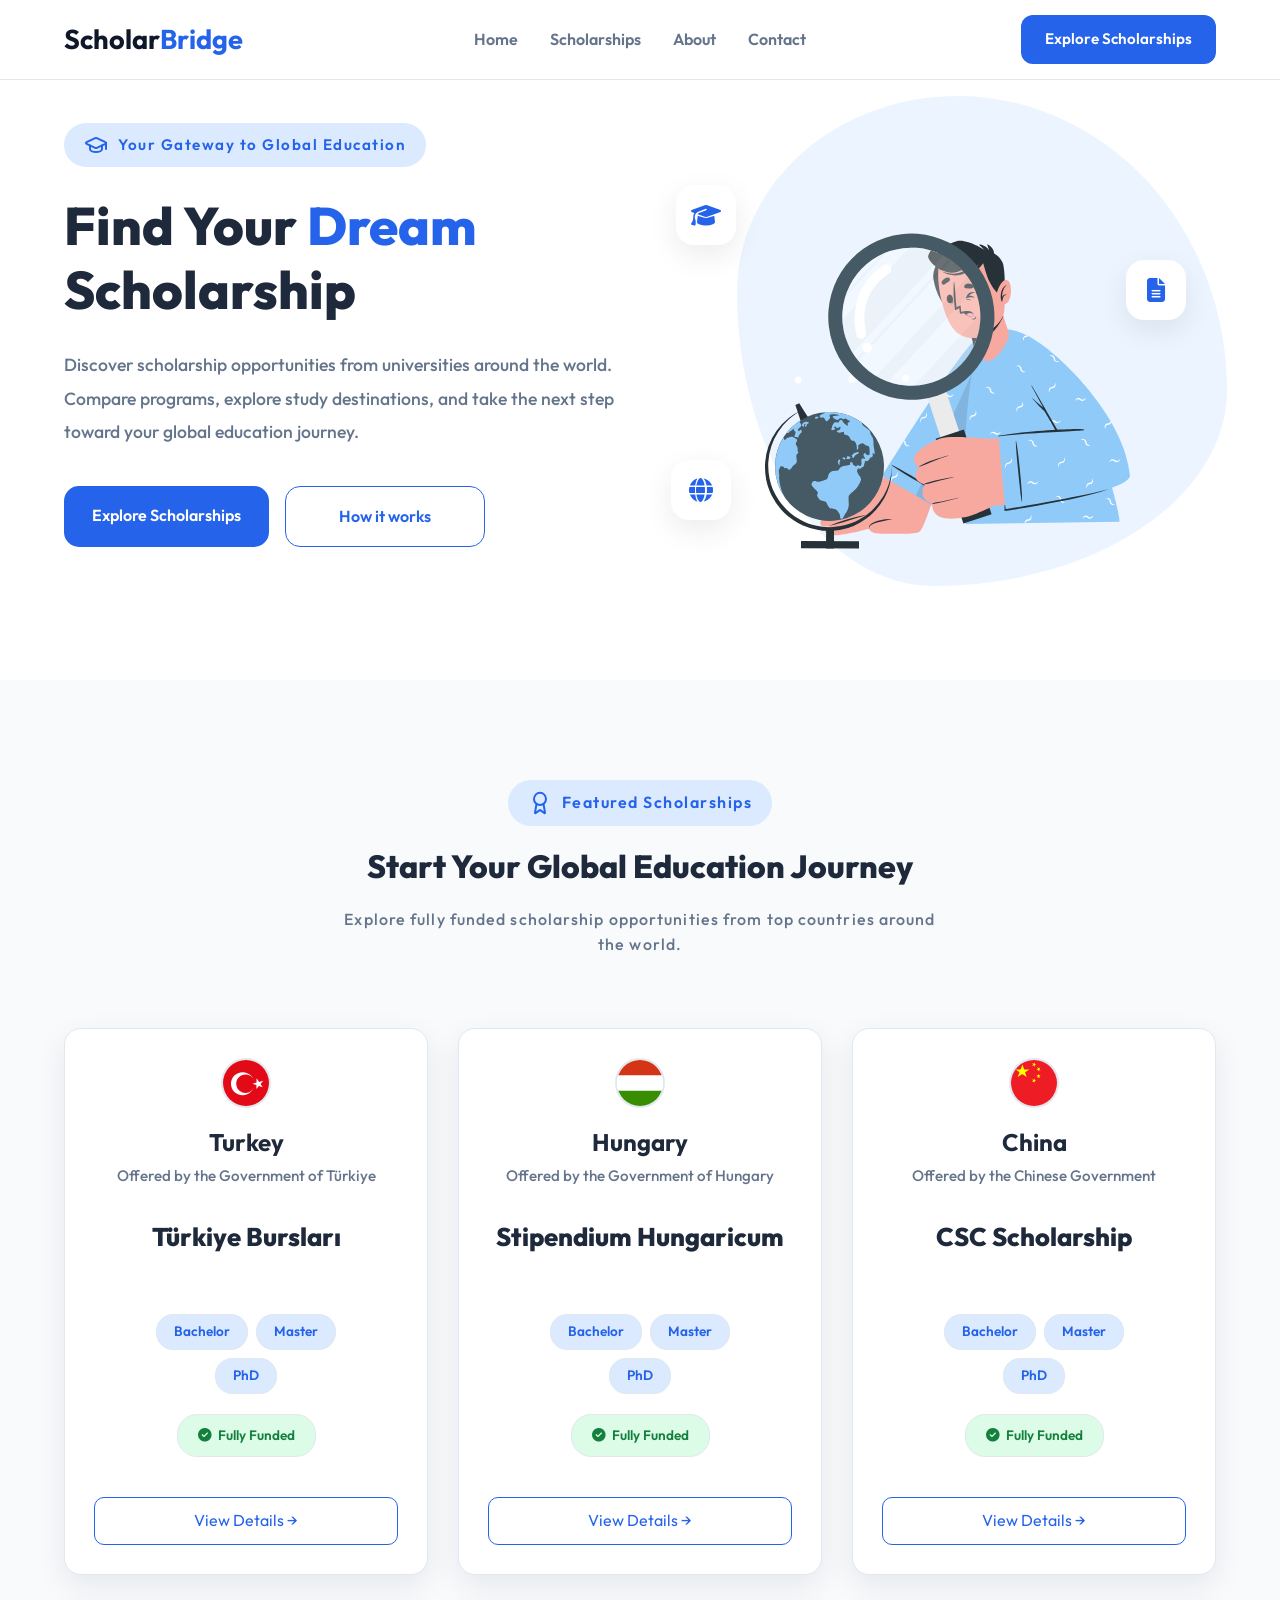
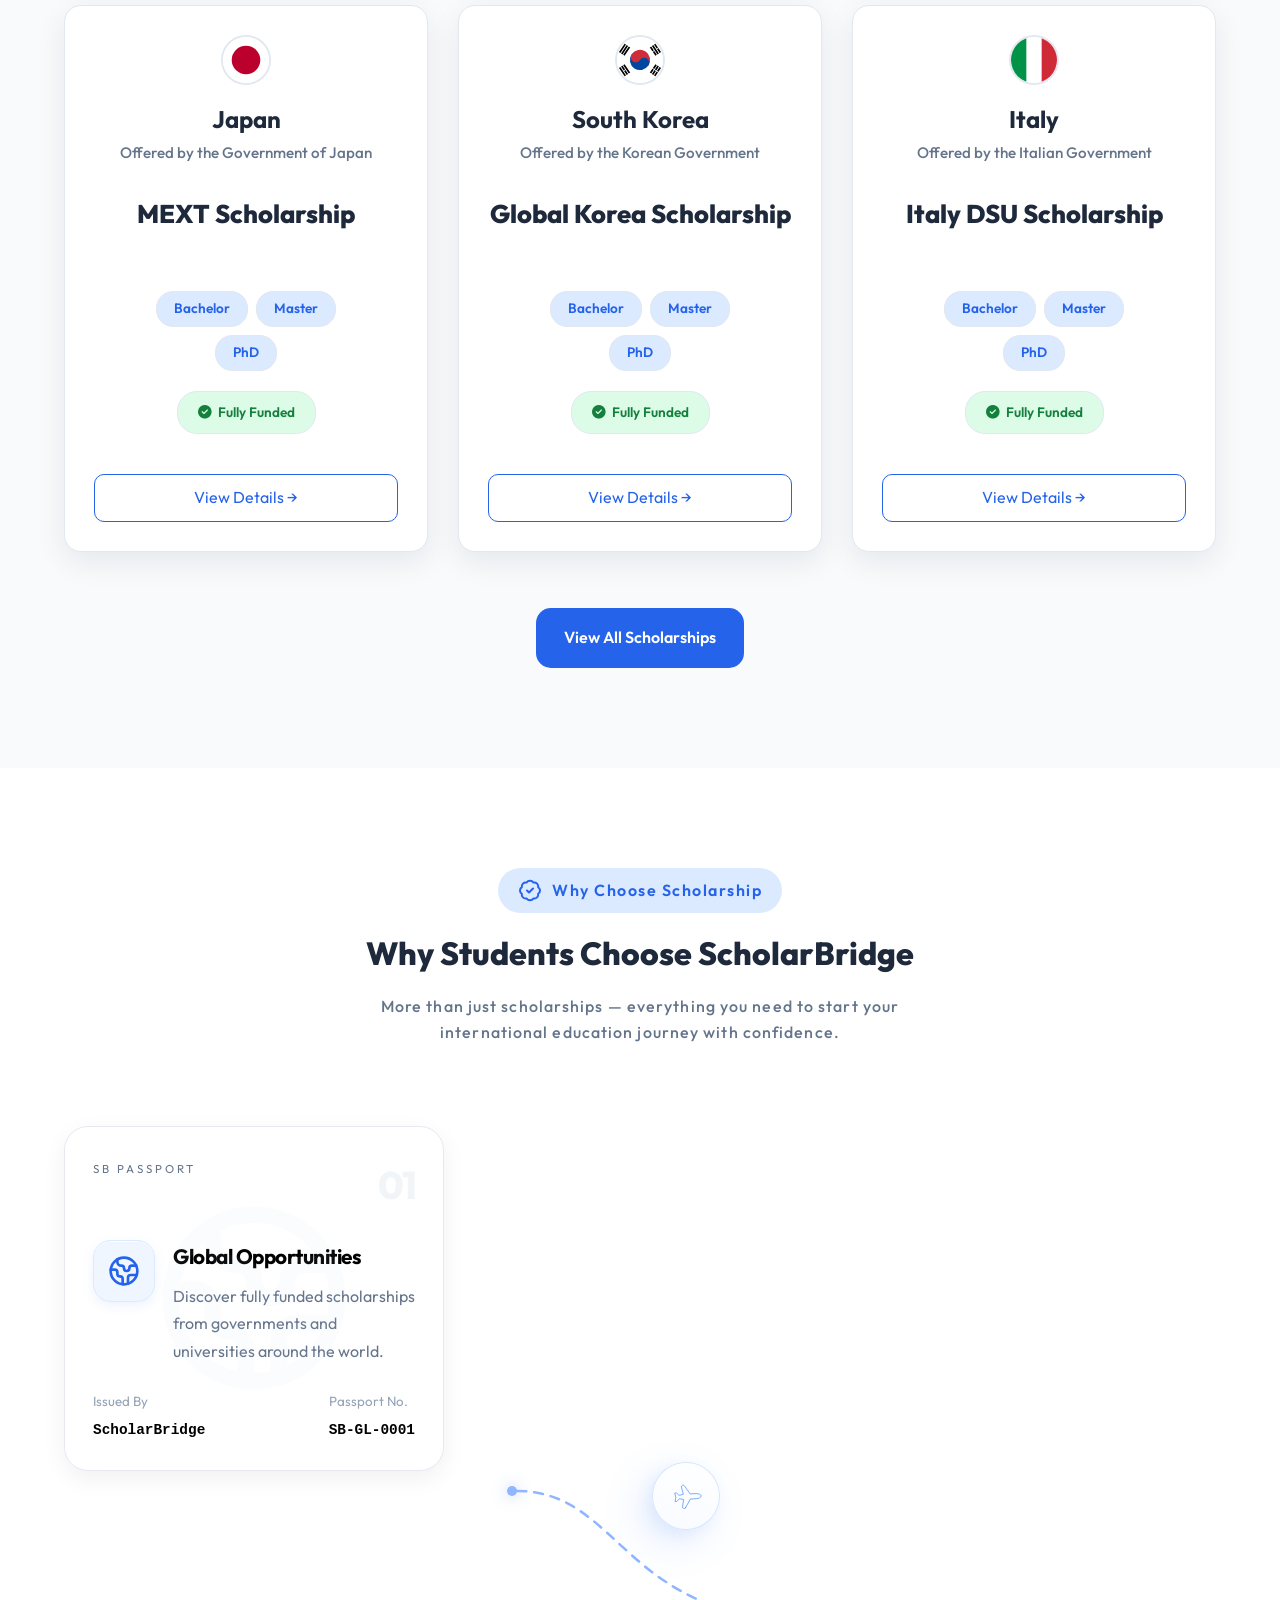
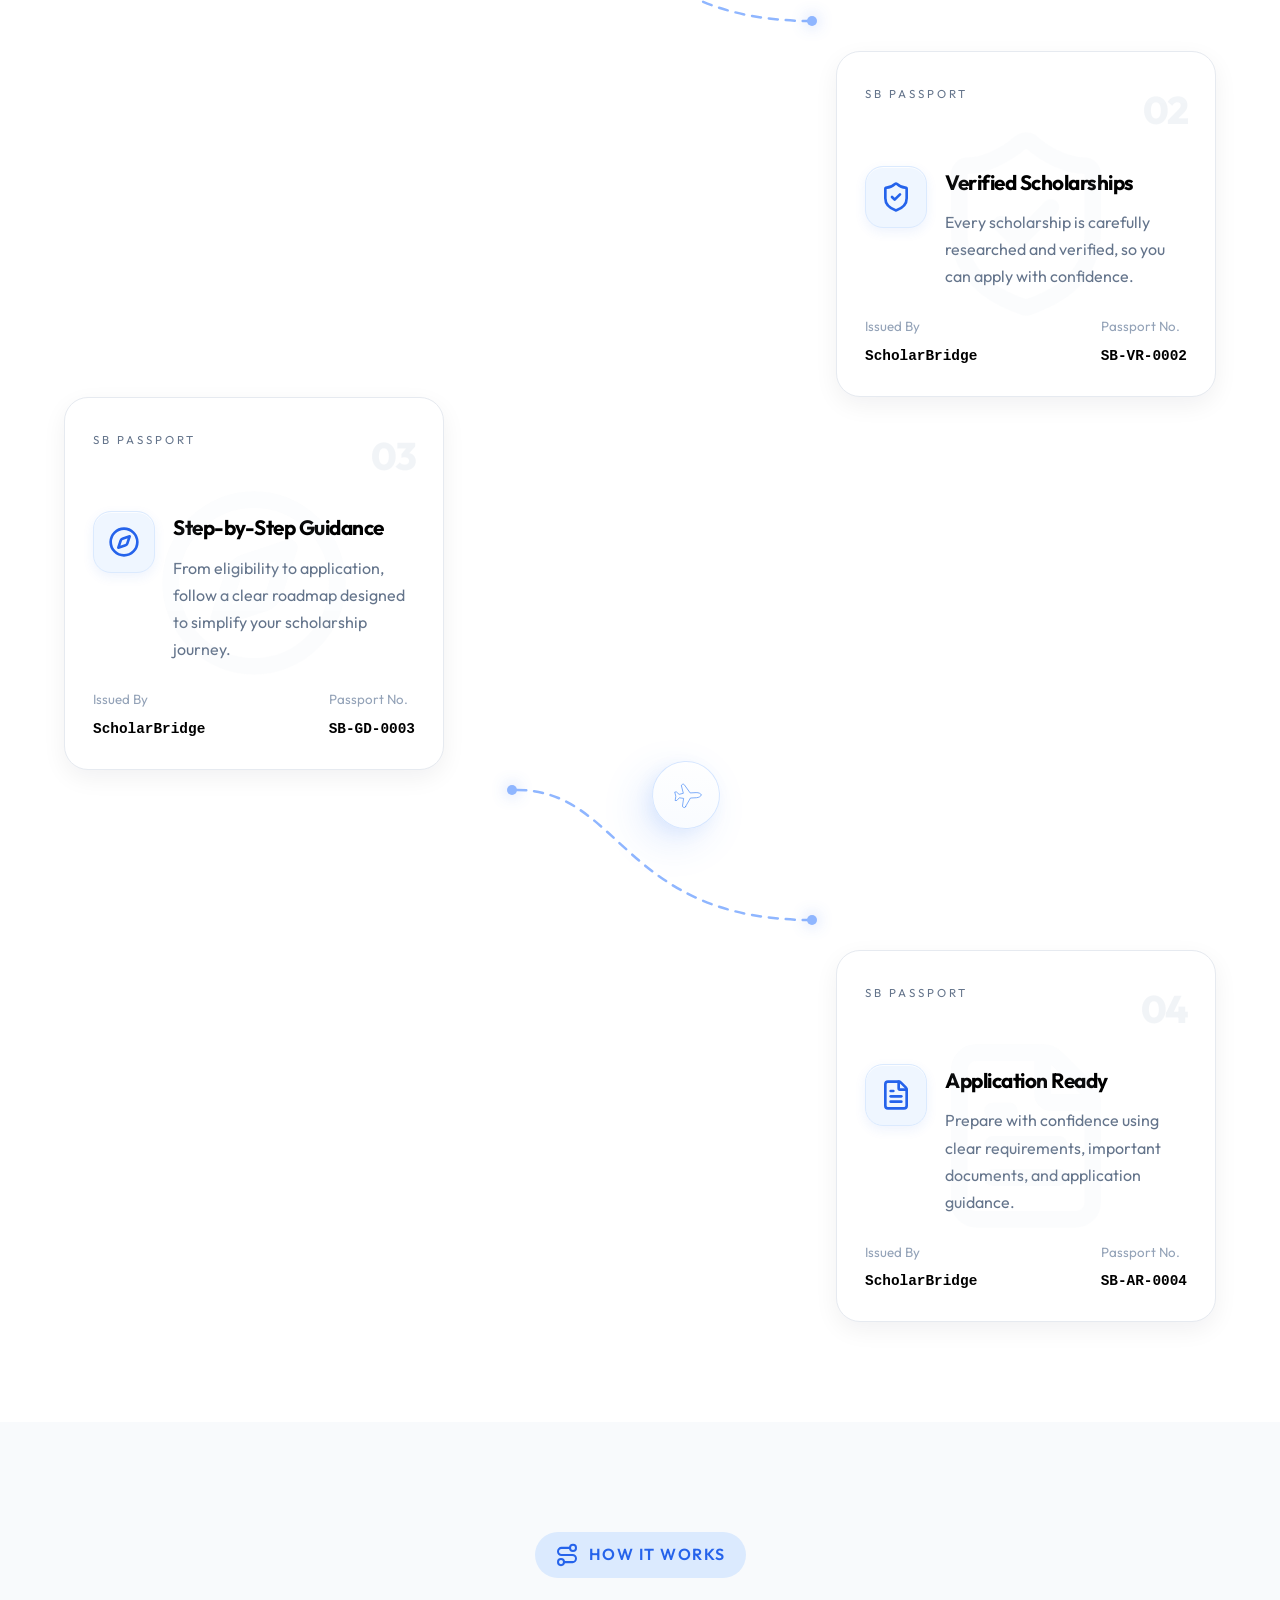
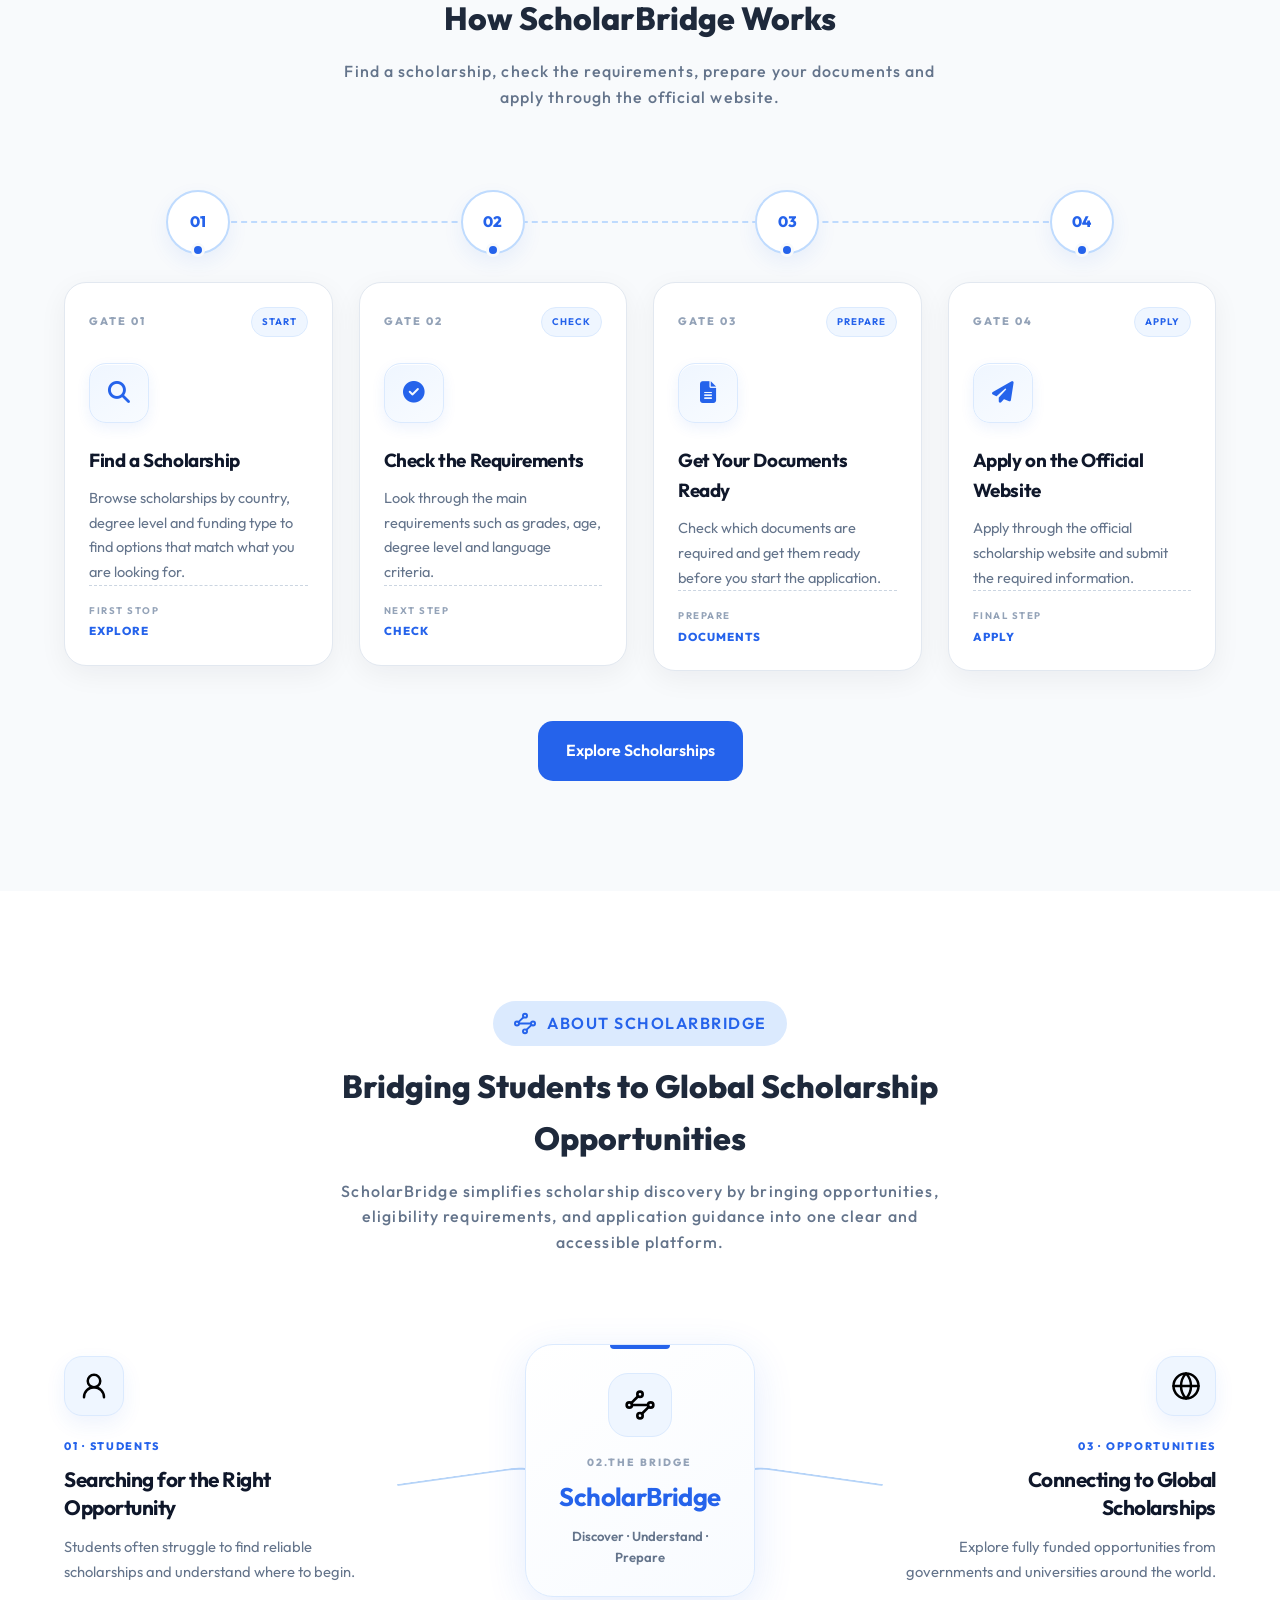
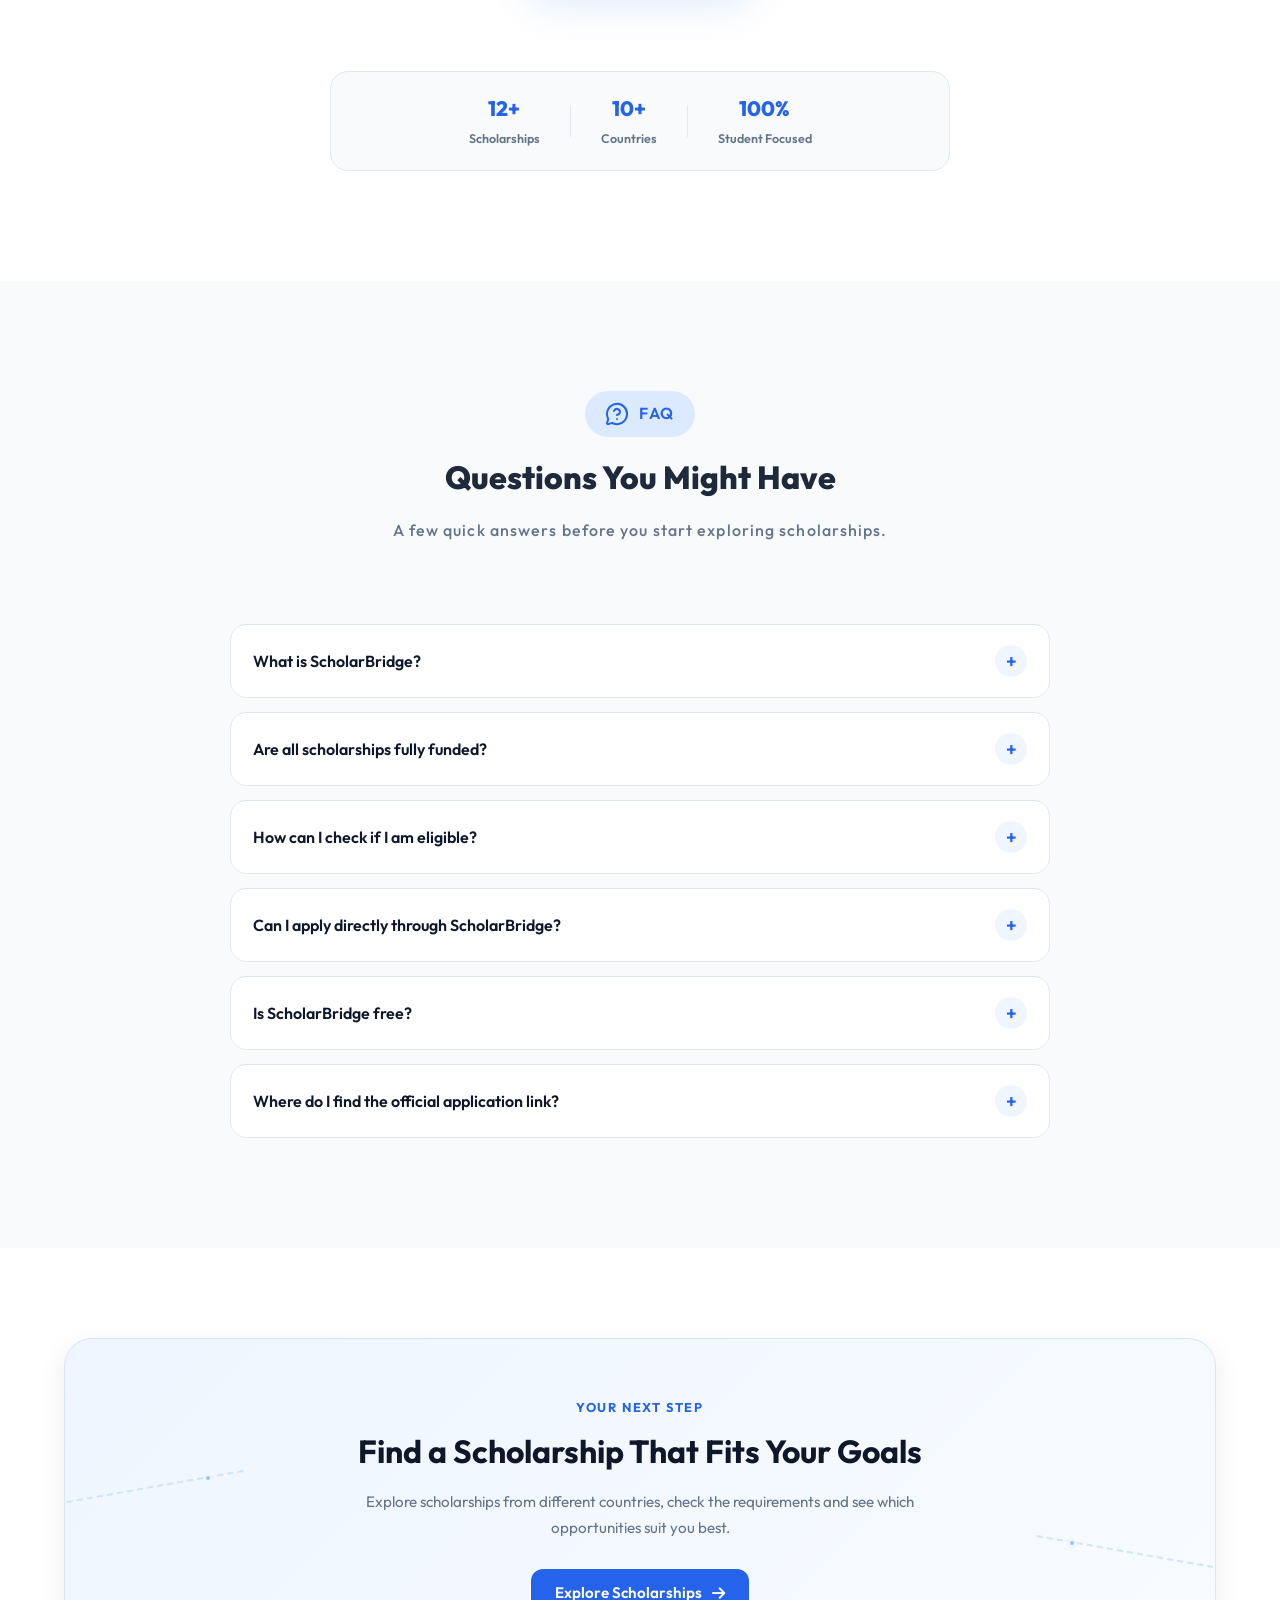
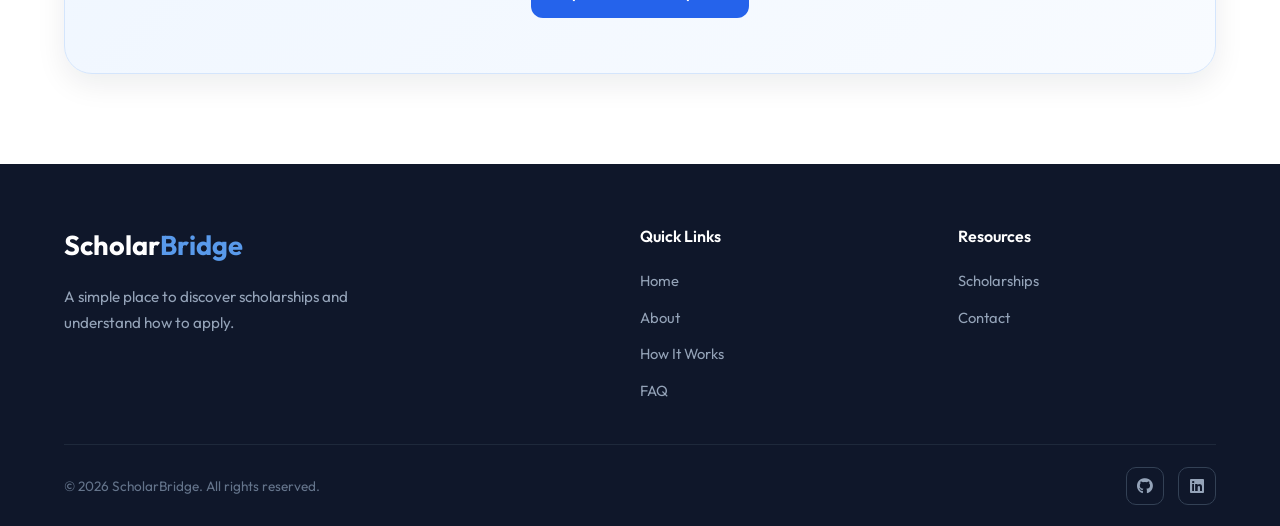
==== commit 93f0878d: "feat: add responsive footer section" ====
--- a/index.html
+++ b/index.html
@@ -1037,7 +1037,7 @@
             <div class="section-heading">
 
                 <span class="section-badge">
-                    <img src="images/icons/message-circle-question-mark.svg" alt="">
+                    <img src="images/icons/message-circle-question-mark.svg" alt="message circle icon">
                     FAQ
                 </span>
 
@@ -1201,7 +1201,58 @@
     </div>
 
 </section>
-
+<footer class="footer">
+    <div class="container">
+
+        <div class="footer-main">
+
+            <div class="footer-brand">
+                <h3>Scholar<span>Bridge</span></h3>
+
+                <p>
+                    A simple place to discover scholarships
+                    and understand how to apply.
+                </p>
+            </div>
+
+            <div class="footer-links">
+                <h4>Quick Links</h4>
+
+                <ul>
+                    <li><a href="#home">Home</a></li>
+                    <li><a href="#about">About</a></li>
+                    <li><a href="#how-it-works">How It Works</a></li>
+                    <li><a href="#faq">FAQ</a></li>
+                </ul>
+            </div>
+
+            <div class="footer-resources">
+                <h4>Resources</h4>
+
+                <ul>
+                    <li><a href="scholarships.html">Scholarships</a></li>
+                    <li><a href="contact.html">Contact</a></li>
+                </ul>
+            </div>
+
+        </div>
+
+        <div class="footer-bottom">
+            <p>© 2026 ScholarBridge. All rights reserved.</p>
+
+            <div class="footer-socials">
+                <a href="https://github.com/vineshkumar553" aria-label="GitHub">
+                    <i class="fa-brands fa-github"></i>
+                </a>
+
+                <a href="https://www.linkedin.com/in/vinesh-kumar-6b0a53422/" aria-label="LinkedIn">
+                    <i class="fa-brands fa-linkedin"></i>
+                </a>
+            </div>
+        </div>
+
+    </div>
+</footer>
 
     <script src="js/script.js"></script>
 </body>
--- a/css/style.css
+++ b/css/style.css
@@ -2478,4 +2478,161 @@
         font-size: .9rem;
     }
 
+}
+.footer {
+    background: #0f172a;
+    color: #cbd5e1;
+    padding: 60px 0 0;
+}
+
+.footer-main {
+    display: grid;
+    grid-template-columns: 2fr 1fr 1fr;
+    gap: 60px;
+    padding-bottom: 30px;
+}
+
+.footer-brand h3 {
+    margin-bottom: 16px;
+    font-size: 1.7rem;
+    color: #ffffff;
+}
+
+.footer-brand h3 span {
+    color: #5ea4faee;
+}
+
+.footer-brand p {
+    max-width: 340px;
+    color: #94a3b8;
+    font-size: 0.95rem;
+    line-height: 1.7;
+}
+
+.footer-links h4,
+.footer-resources h4 {
+    margin-bottom: 18px;
+    color: var(--surface);
+    font-size: 1rem;
+    font-weight: 600;
+}
+
+.footer-links ul,
+.footer-resources ul {
+    list-style: none;
+    padding: 0;
+    margin: 0;
+}
+
+.footer-links li,
+.footer-resources li {
+    margin-bottom: 11px;
+}
+
+.footer-links a,
+.footer-resources a {
+    position: relative;
+    color: #94a3b8;
+    text-decoration: none;
+    font-size: 0.92rem;
+    transition: color 0.25s ease;
+}
+
+.footer-links a:hover,
+.footer-resources a:hover {
+    color: #ffffff;
+}
+
+.footer-links a::after,
+.footer-resources a::after {
+    content: "";
+    position: absolute;
+    left: 0;
+    bottom: -4px;
+    width: 0;
+    height: 1px;
+    background: #60a5fa;
+    transition: width 0.25s ease;
+}
+
+.footer-links a:hover::after,
+.footer-resources a:hover::after {
+    width: 100%;
+}
+
+.footer-bottom {
+    display: flex;
+    justify-content: space-between;
+    align-items: center;
+    gap: 20px;
+
+    padding: 22px 0;
+    border-top: 1px solid #1e293b;
+}
+
+.footer-bottom p {
+    margin: 0;
+    color: #64748b;
+    font-size: 0.85rem;
+}
+
+.footer-socials {
+    display: flex;
+    align-items: center;
+    gap: 14px;
+}
+
+.footer-socials a {
+    width: 38px;
+    height: 38px;
+
+    display: flex;
+    align-items: center;
+    justify-content: center;
+
+    border: 1px solid #334155;
+    border-radius: 10px;
+
+    color: #94a3b8;
+    text-decoration: none;
+    font-size: 1rem;
+
+    transition: 0.25s ease;
+}
+
+.footer-socials a:hover {
+    color: #ffffff;
+    border-color: #60a5fa;
+    background: #172554;
+}
+
+@media (max-width: 768px) {
+    .footer {
+        padding-top: 55px;
+    }
+
+    .footer-main {
+        grid-template-columns: 1.5fr 1fr;
+        gap: 40px;
+    }
+
+    .footer-brand {
+        grid-column: 1 / -1;
+    }
+}
+
+@media (max-width: 420px) {
+    .footer-main {
+        grid-template-columns: 1fr;
+        gap: 32px;
+    }
+
+    .footer-brand {
+        grid-column: auto;
+    }
+
+    .footer-bottom {
+        flex-direction: column;
+        align-items: flex-start;
+    }
 }
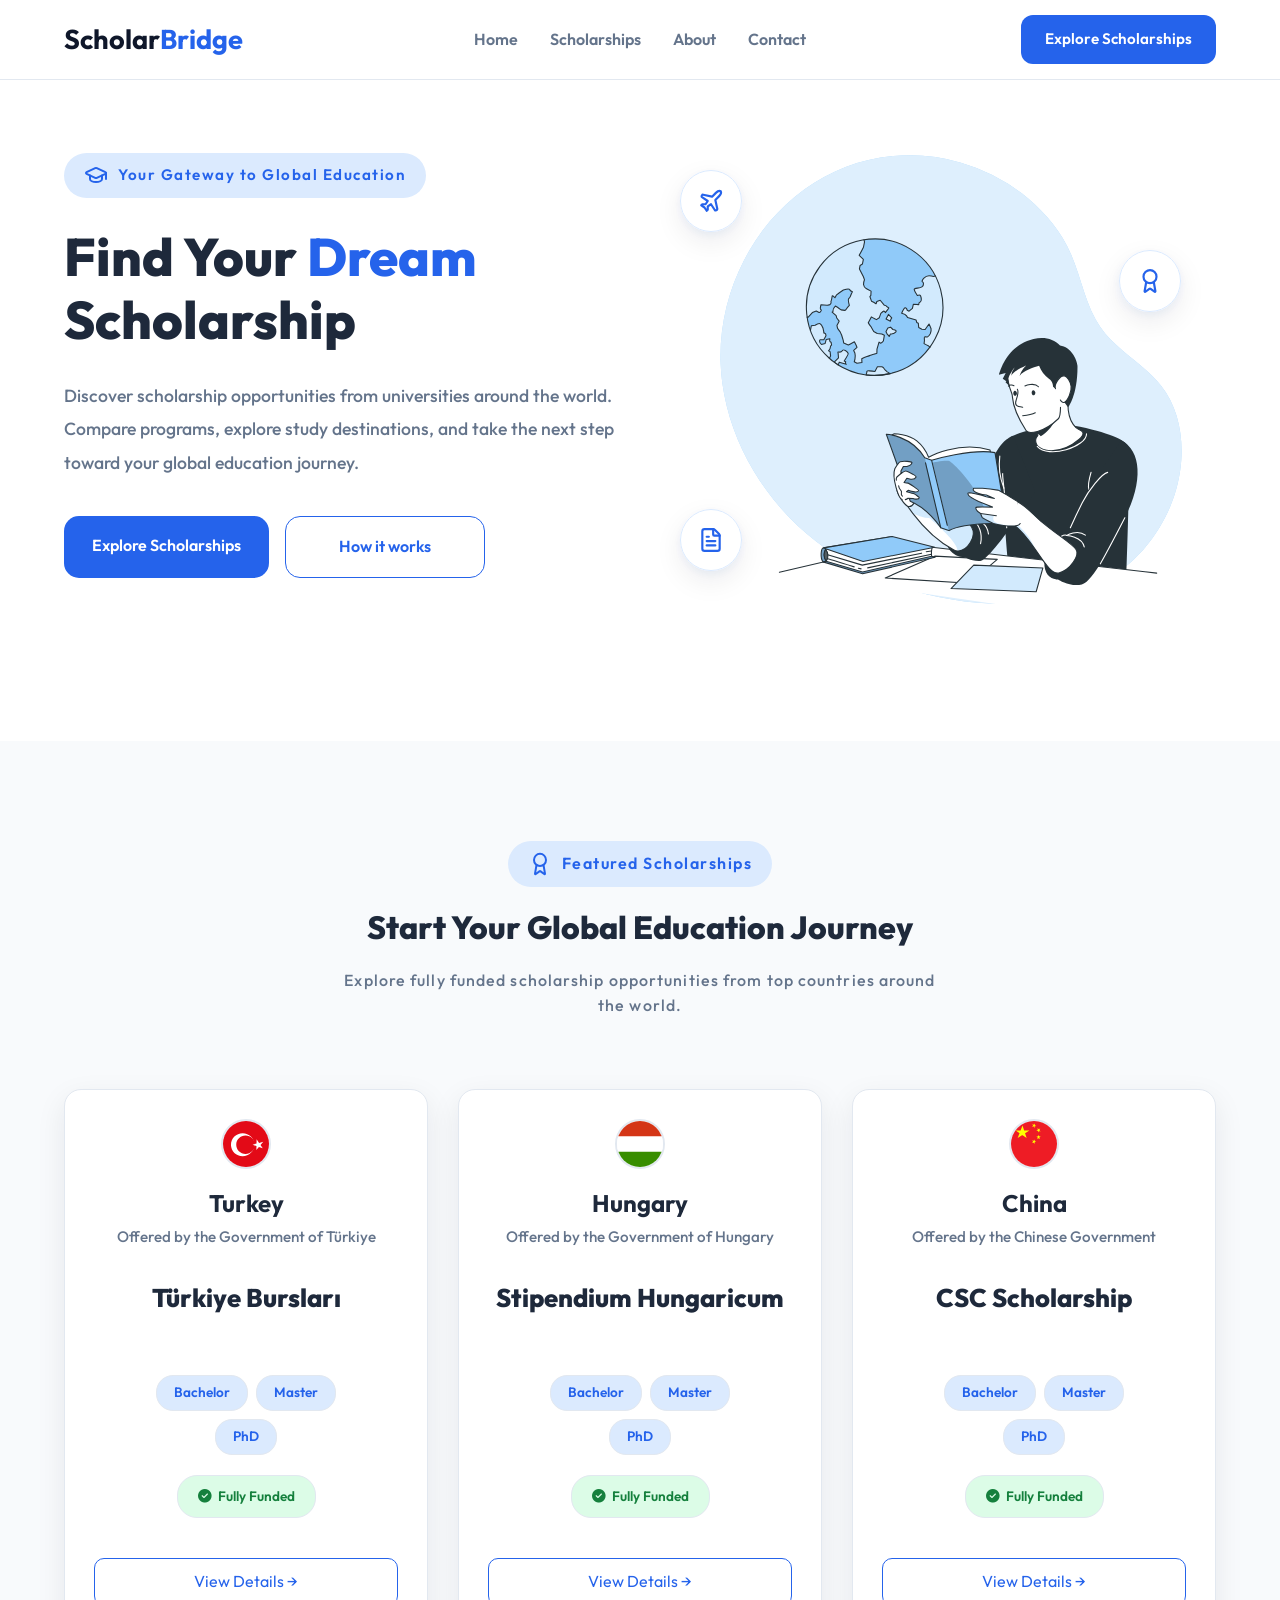
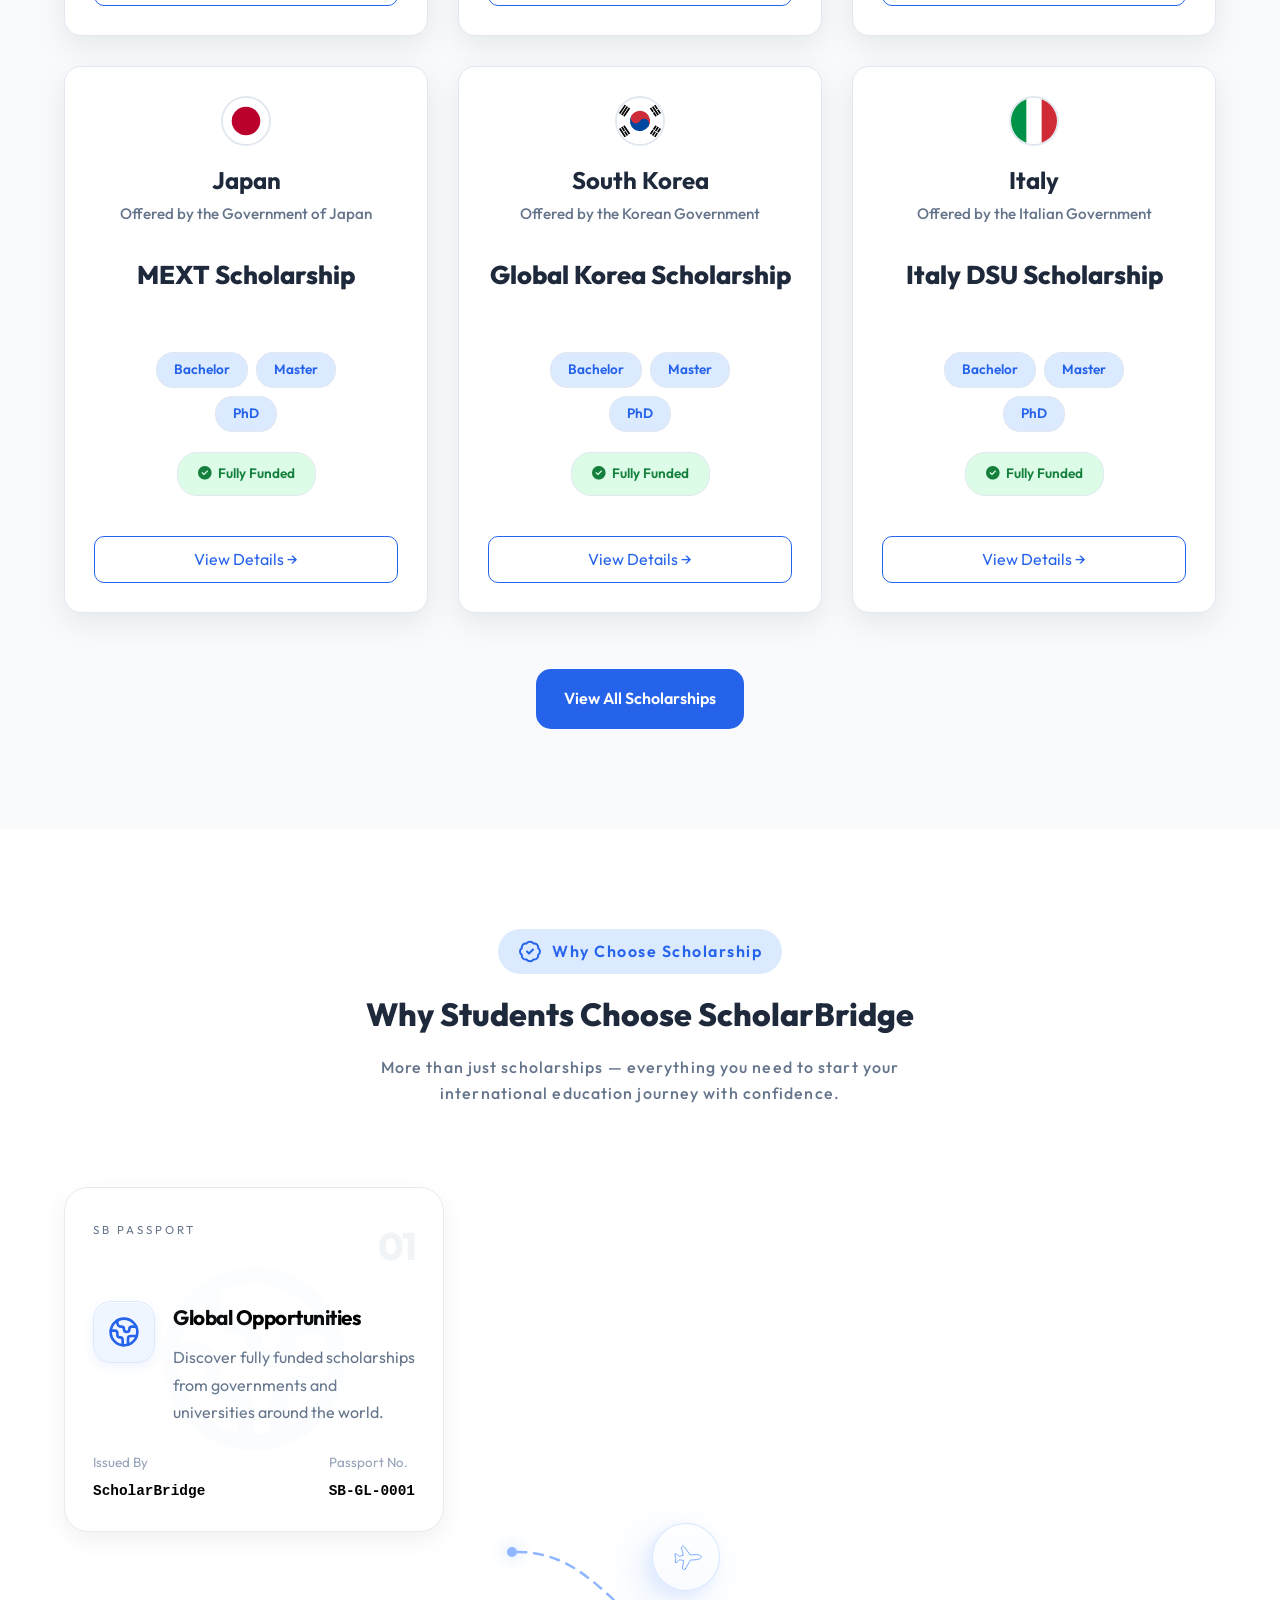
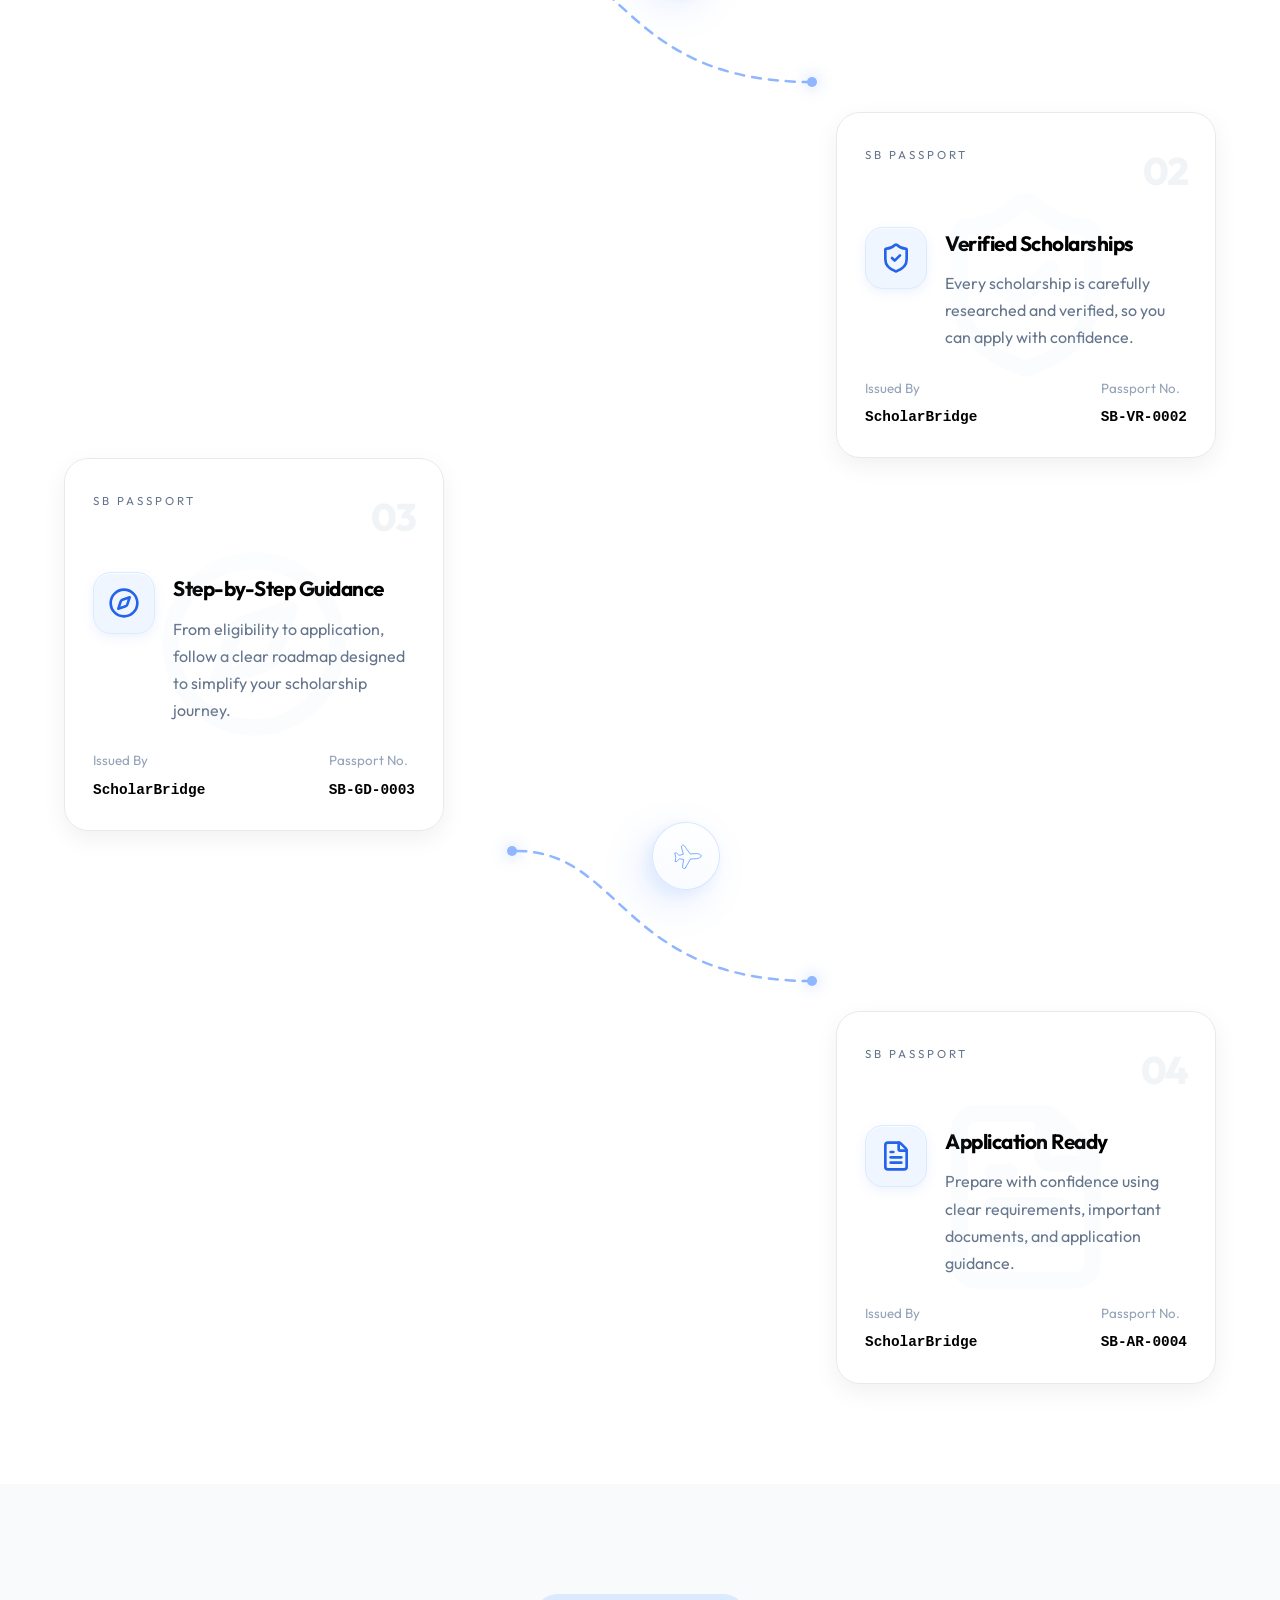
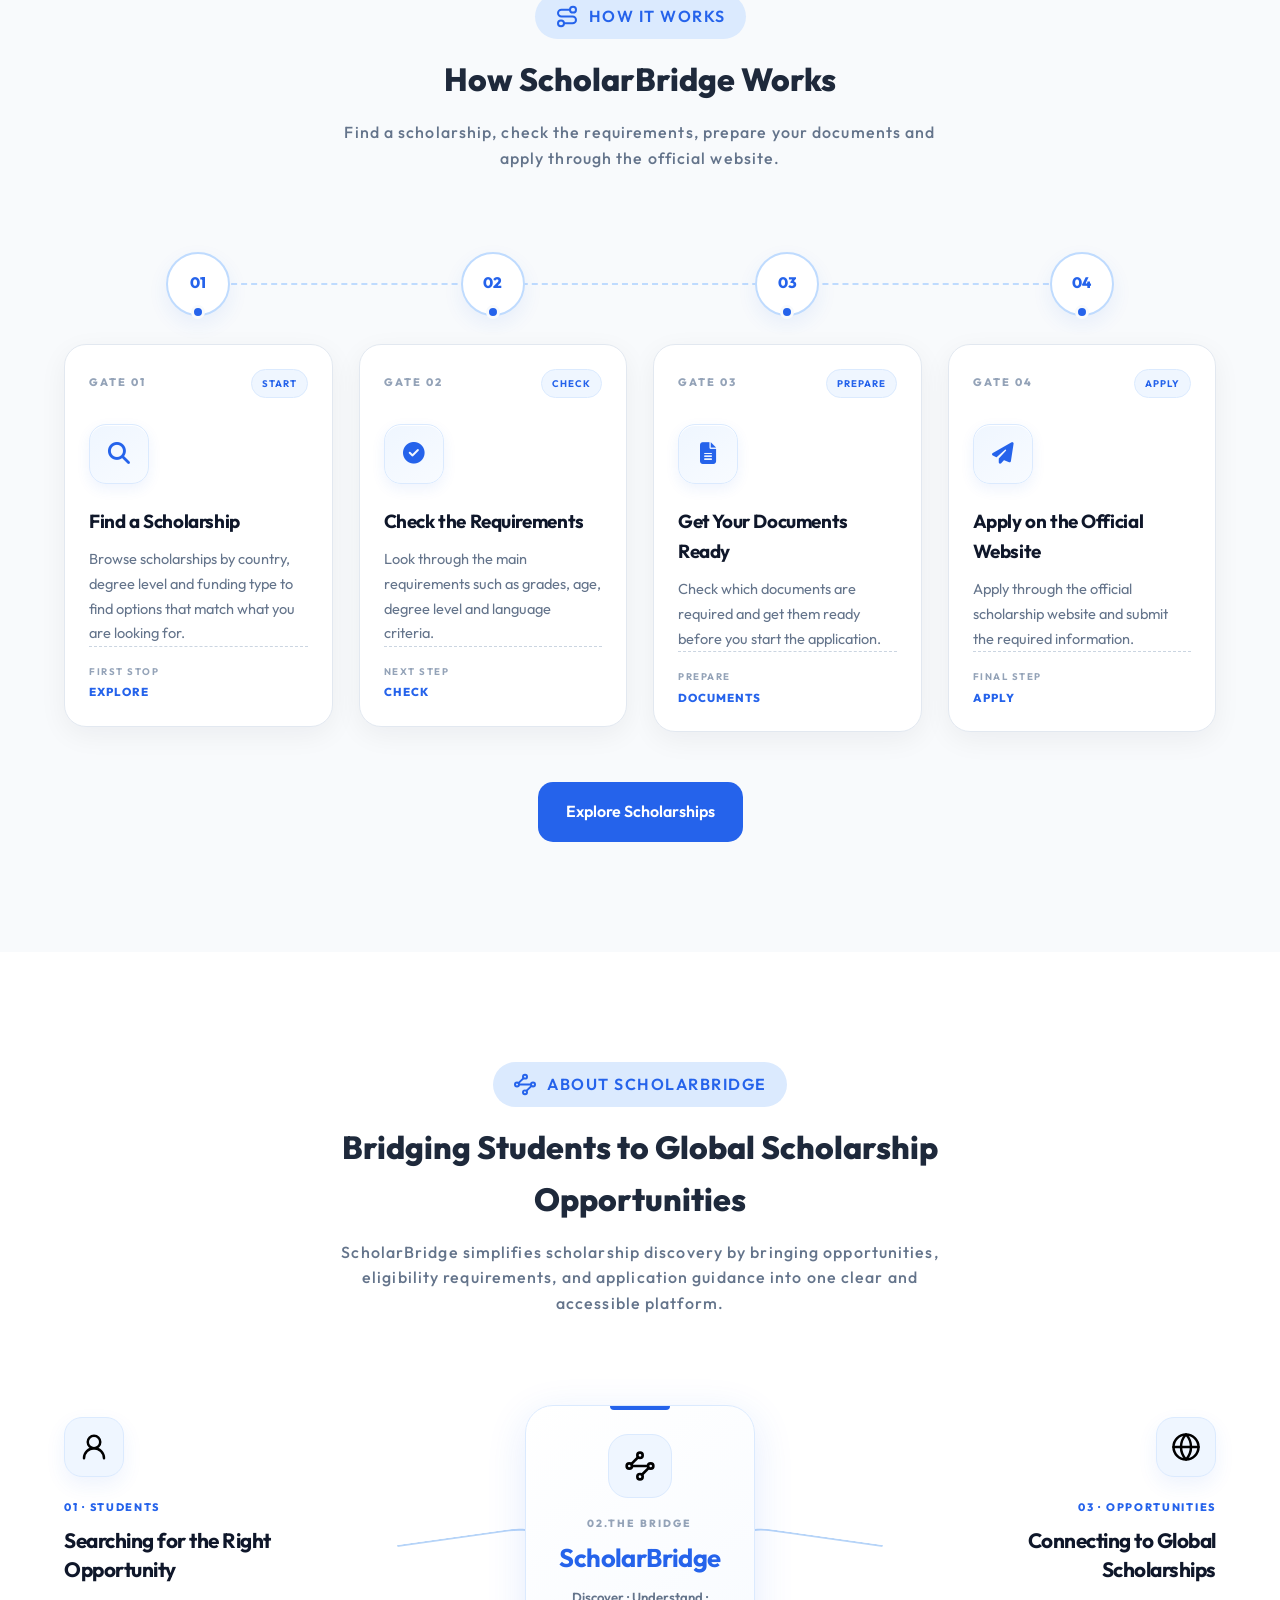
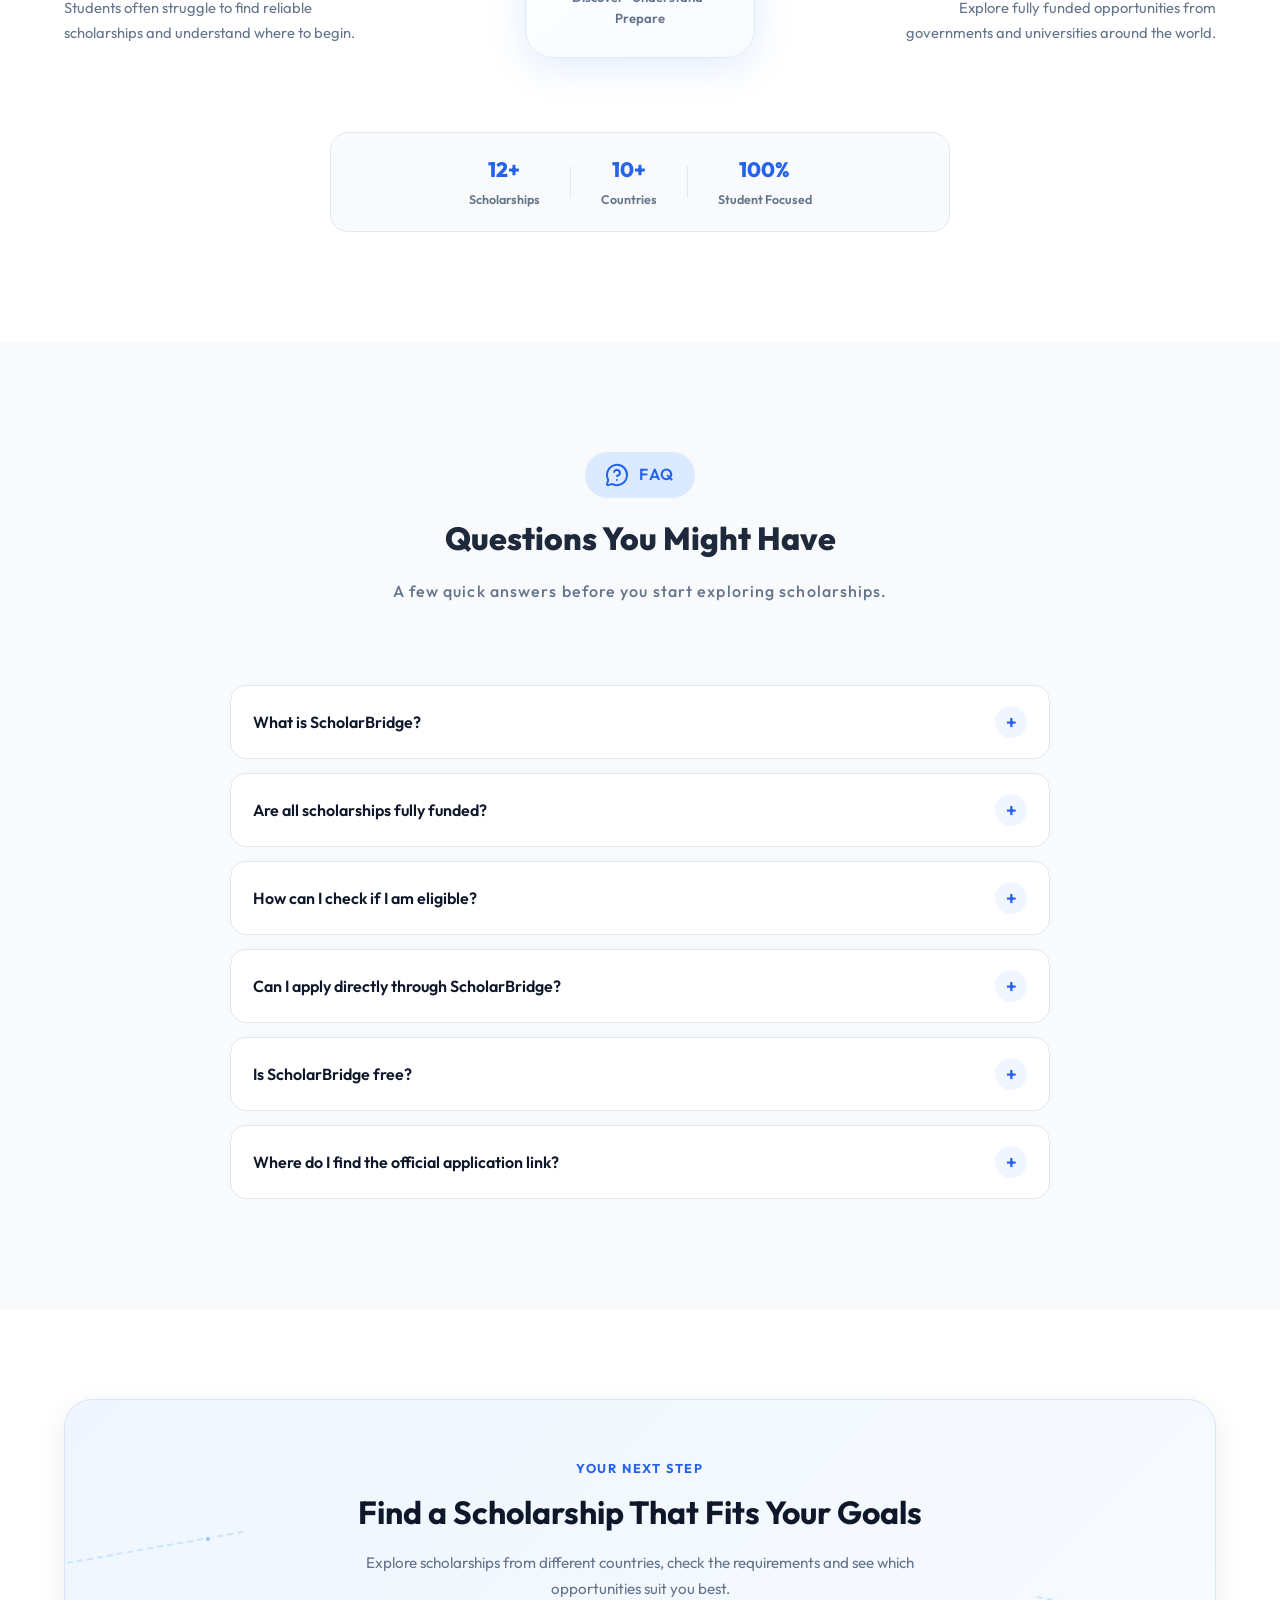
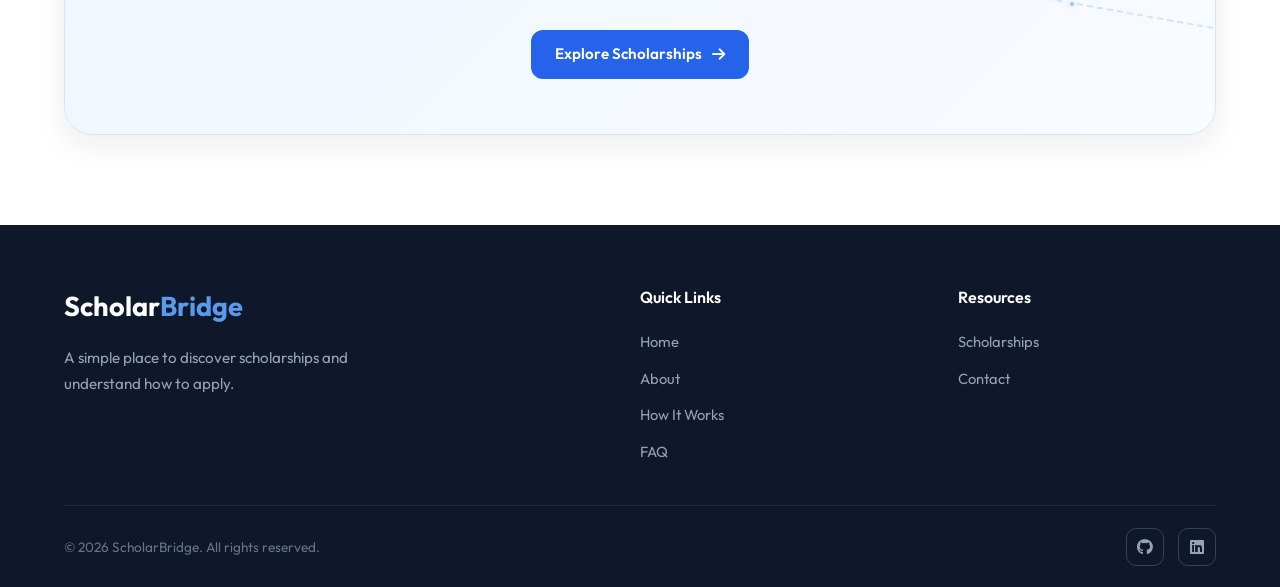
==== commit 450d2e10: "style: refresh hero illustration and floating icons" ====
--- a/index.html
+++ b/index.html
@@ -87,7 +87,6 @@
         </aside>
 
     </header>
-
     <section class="hero" id="home">
 
         <div class="container">
@@ -121,23 +120,28 @@
 
             </div>
             <div class="hero-right">
-                <div class="hero-image">
+
+               <div class="hero-image">
                     <div class="floating-icon icon-1">
-                        <i class="fa-solid fa-graduation-cap"></i>
+                        <img src="images/icons/plane hero.svg" alt="plane icon">
                     </div>
 
                     <div class="floating-icon icon-2">
-                        <i class="fa-solid fa-globe"></i>
+                        <img src="images/icons/file-text.svg" alt="file text icon">
                     </div>
 
                     <div class="floating-icon icon-3">
-                        <i class="fa-solid fa-file-lines"></i>
-                    </div>
-                    <img src="images/hero.svg" alt="hero-image">
-                </div>
+                        <img src="images/icons/award.svg" alt="award icon">
+                    </div>
+                    <img src="images/hero/learning-animate.svg" alt="hero-image">
+                </div>
+            </div>
+
             </div>
         </div>
     </section>
+
+
     <section class="featured" id="scholarships">
 
         <div class="container">
@@ -1164,95 +1168,95 @@
         </div>
 
     </section>
-  <section class="final-cta">
-
-    <div class="container">
-
-        <div class="travel-cta">
-
-            <div class="travel-line travel-line-left"></div>
-            <div class="travel-line travel-line-right"></div>
-
-            <div class="travel-dot dot-one"></div>
-            <div class="travel-dot dot-two"></div>
-
-            <div class="travel-cta-content">
-
-                <span class="travel-cta-label">
-                    YOUR NEXT STEP
-                </span>
-
-                <h2>Find a Scholarship That Fits Your Goals</h2>
-
-                <p>
-                    Explore scholarships from different countries,
-                    check the requirements and see which opportunities suit you best.
-                </p>
-
-                <a href="scholarships.html" class="cta-btn travel-cta-btn">
-                    Explore Scholarships
-                    <i class="fa-solid fa-arrow-right"></i>
-                </a>
+    <section class="final-cta">
+
+        <div class="container">
+
+            <div class="travel-cta">
+
+                <div class="travel-line travel-line-left"></div>
+                <div class="travel-line travel-line-right"></div>
+
+                <div class="travel-dot dot-one"></div>
+                <div class="travel-dot dot-two"></div>
+
+                <div class="travel-cta-content">
+
+                    <span class="travel-cta-label">
+                        YOUR NEXT STEP
+                    </span>
+
+                    <h2>Find a Scholarship That Fits Your Goals</h2>
+
+                    <p>
+                        Explore scholarships from different countries,
+                        check the requirements and see which opportunities suit you best.
+                    </p>
+
+                    <a href="scholarships.html" class="cta-btn travel-cta-btn">
+                        Explore Scholarships
+                        <i class="fa-solid fa-arrow-right"></i>
+                    </a>
+
+                </div>
 
             </div>
 
         </div>
 
-    </div>
-
-</section>
-<footer class="footer">
-    <div class="container">
-
-        <div class="footer-main">
-
-            <div class="footer-brand">
-                <h3>Scholar<span>Bridge</span></h3>
-
-                <p>
-                    A simple place to discover scholarships
-                    and understand how to apply.
-                </p>
-            </div>
-
-            <div class="footer-links">
-                <h4>Quick Links</h4>
-
-                <ul>
-                    <li><a href="#home">Home</a></li>
-                    <li><a href="#about">About</a></li>
-                    <li><a href="#how-it-works">How It Works</a></li>
-                    <li><a href="#faq">FAQ</a></li>
-                </ul>
-            </div>
-
-            <div class="footer-resources">
-                <h4>Resources</h4>
-
-                <ul>
-                    <li><a href="scholarships.html">Scholarships</a></li>
-                    <li><a href="contact.html">Contact</a></li>
-                </ul>
+    </section>
+    <footer class="footer">
+        <div class="container">
+
+            <div class="footer-main">
+
+                <div class="footer-brand">
+                    <h3>Scholar<span>Bridge</span></h3>
+
+                    <p>
+                        A simple place to discover scholarships
+                        and understand how to apply.
+                    </p>
+                </div>
+
+                <div class="footer-links">
+                    <h4>Quick Links</h4>
+
+                    <ul>
+                        <li><a href="#home">Home</a></li>
+                        <li><a href="#about">About</a></li>
+                        <li><a href="#how-it-works">How It Works</a></li>
+                        <li><a href="#faq">FAQ</a></li>
+                    </ul>
+                </div>
+
+                <div class="footer-resources">
+                    <h4>Resources</h4>
+
+                    <ul>
+                        <li><a href="scholarships.html">Scholarships</a></li>
+                        <li><a href="contact.html">Contact</a></li>
+                    </ul>
+                </div>
+
+            </div>
+
+            <div class="footer-bottom">
+                <p>© 2026 ScholarBridge. All rights reserved.</p>
+
+                <div class="footer-socials">
+                    <a href="https://github.com/vineshkumar553" aria-label="GitHub">
+                        <i class="fa-brands fa-github"></i>
+                    </a>
+
+                    <a href="https://www.linkedin.com/in/vinesh-kumar-6b0a53422/" aria-label="LinkedIn">
+                        <i class="fa-brands fa-linkedin"></i>
+                    </a>
+                </div>
             </div>
 
         </div>
-
-        <div class="footer-bottom">
-            <p>© 2026 ScholarBridge. All rights reserved.</p>
-
-            <div class="footer-socials">
-                <a href="https://github.com/vineshkumar553" aria-label="GitHub">
-                    <i class="fa-brands fa-github"></i>
-                </a>
-
-                <a href="https://www.linkedin.com/in/vinesh-kumar-6b0a53422/" aria-label="LinkedIn">
-                    <i class="fa-brands fa-linkedin"></i>
-                </a>
-            </div>
-        </div>
-
-    </div>
-</footer>
+    </footer>
 
     <script src="js/script.js"></script>
 </body>
--- a/css/style.css
+++ b/css/style.css
@@ -261,14 +261,13 @@
         width: 100%;
     }
 }
-
 .hero {
     padding: 120px 0 80px;
 }
 
 .hero .container {
     display: grid;
-    grid-template-columns: 1fr 1fr;
+    grid-template-columns: 1.07fr 1fr;
     gap: 2rem;
     align-items: center;
 }
@@ -364,147 +363,170 @@
     color: white;
     box-shadow: var(--shadow);
 }
-
 .hero-image {
     position: relative;
-
-    display: flex;
+    width: 100%;
+    max-width: 600px;
+    display: flex;
+    align-items: center;
     justify-content: center;
-    align-items: center;
-}
-
-.hero-image img {
-    width: 100%;
-    max-width: 480px;
-    height: auto;
-
-    transform: scaleX(-1);
-
-    z-index: 2;
-}
-
-.hero-image::before {
-    content: "";
-    position: absolute;
-
-    width: 490px;
-    aspect-ratio: 1;
-
-    background: #e0efff;
-    opacity: .60;
-
-    border-radius:
-        45% 55% 60% 40% / 40% 60% 40% 60%;
-
-    top: -5%;
-    right: -2%;
-
-    z-index: -1;
+    transform: translateY(-10px);
+    animation: heroEnter .8s ease-out both;
+}
+
+@keyframes heroEnter {
+    from {
+        opacity: 0;
+        transform: translateY(15px);
+    }
+
+    to {
+        opacity: 1;
+        transform: translateY(-10px);
+    }
 }
 
 .floating-icon {
     position: absolute;
-
-    display: flex;
+    z-index: 5;
+    width: 62px;
+    height: 62px;
+    display: flex;
+    align-items: center;
     justify-content: center;
-    align-items: center;
-
-    width: 60px;
-    height: 60px;
-
-    background: white;
-
-    border-radius: 18px;
-    box-shadow: 0 10px 30px rgba(0, 0, 0, .08);
-
-    transition: .3s ease;
-
-    z-index: 5;
-}
-
-.floating-icon i {
-    font-size: 1.5rem;
-    color: var(--primary);
-}
-
-.floating-icon:hover {
-    transform: translateY(-6px);
+    background: rgba(255, 255, 255, 0.96);
+    border: 1px solid #dbeafe;
+    border-radius: 50%;
+    box-shadow:
+        0 10px 28px rgba(15, 23, 42, 0.08),
+        0 3px 10px rgba(37, 99, 235, 0.06);
+
+    transition: transform .3s ease;
+    animation: iconFloat 4s ease-in-out infinite;
+}
+.floating-icon img {
+    width: 26px;
+    height: 26px;
 }
 
 .icon-1 {
-    top: 65px;
-    left: 20px;
+    top: 60px;
+    left: 5px;
+    animation-delay: 0s;
 }
 
 .icon-2 {
     bottom: 80px;
-    left: 15px;
+    left: 5px;
+    animation-delay: 1.1s;
 }
 
 .icon-3 {
     top: 140px;
-    right: 30px;
-}
+    right: 35px;
+    animation-delay: 2.2s;
+}
+@keyframes iconFloat {
+    0%,
+    100% {
+        transform: translateY(0);
+    }
+
+    50% {
+        transform: translateY(-7px);
+    }
+}
+/* Tablet */
 
 @media (max-width: 1100px) {
+
+    .hero {
+        padding: 105px 0 70px;
+    }
 
     .hero .container {
         grid-template-columns: 1fr;
+        gap: 2.5rem;
         text-align: center;
+    }
+
+    .hero-right {
+        order: 1;
     }
 
     .hero-left {
         order: 2;
         align-items: center;
-    }
-
-    .hero-right {
-        order: 1;
+        margin-bottom: 0;
     }
 
     .hero-badge {
         align-self: center;
     }
 
+    .hero-left h1 {
+        max-width: 650px;
+        font-size: 3rem;
+    }
+
+    .hero-left p {
+        max-width: 620px;
+    }
+
     .hero-buttons {
         justify-content: center;
     }
 
-    .hero-left h1 {
-        font-size: 3rem;
-    }
-
-    .hero-image img {
-        max-width: 420px;
+    .hero-image {
+        max-width: 470px;
+        margin: 0 auto;
+        transform: none;
     }
 
     .floating-icon {
         display: none;
     }
-
-    .hero-image::before {
-        width: 440px;
-        top: 50%;
-        left: 60%;
-        right: auto;
-
-        transform: translate(-50%, -50%);
-    }
-}
+}
+
+
+/* Mobile */
 
 @media (max-width: 768px) {
 
+    .hero {
+        padding: 95px 0 60px;
+    }
+
+    .hero .container {
+        gap: 2rem;
+    }
+
+    .hero-left {
+        gap: 1.4rem;
+    }
+
     .hero-left h1 {
+        max-width: 500px;
         font-size: 2.3rem;
+        line-height: 1.2;
     }
 
     .hero-left p {
+        max-width: 520px;
         font-size: 1rem;
+        line-height: 1.75;
+    }
+
+    .hero-badge {
+        padding: 9px 16px;
+        font-size: 0.85rem;
+        letter-spacing: 1px;
     }
 
     .hero-buttons {
         flex-direction: column;
-        gap: 1rem;
+        align-items: center;
+        margin-top: 5px;
     }
 
     .btn-primary,
@@ -512,19 +534,65 @@
         width: 100%;
         max-width: 300px;
         min-width: unset;
-    }
-
-    .hero-image img {
-        max-width: 320px;
+        padding: 15px 24px;
+    }
+
+    .hero-image {
+        max-width: 360px;
     }
 
     .floating-icon {
         display: none;
     }
-
-    .hero-image::before {
-        right: -2px;
-        width: 300px;
+}
+
+
+/* Small phones */
+
+@media (max-width: 480px) {
+
+    .hero {
+        padding: 90px 0 50px;
+    }
+
+    .hero .container {
+        gap: 1.7rem;
+    }
+
+    .hero-left {
+        gap: 1.25rem;
+    }
+
+    .hero-badge {
+        padding: 8px 13px;
+        gap: 7px;
+        font-size: 0.72rem;
+        letter-spacing: 0.7px;
+    }
+
+    .hero-badge img {
+        width: 16px;
+        height: 16px;
+    }
+
+    .hero-left h1 {
+        font-size: 2rem;
+    }
+
+    .hero-left p {
+        font-size: 0.93rem;
+        line-height: 1.7;
+    }
+
+    .hero-image {
+        max-width: 290px;
+    }
+
+    .btn-primary,
+    .btn-secondary {
+        max-width: 280px;
+        padding: 14px 20px;
+        font-size: 0.92rem;
     }
 }
 
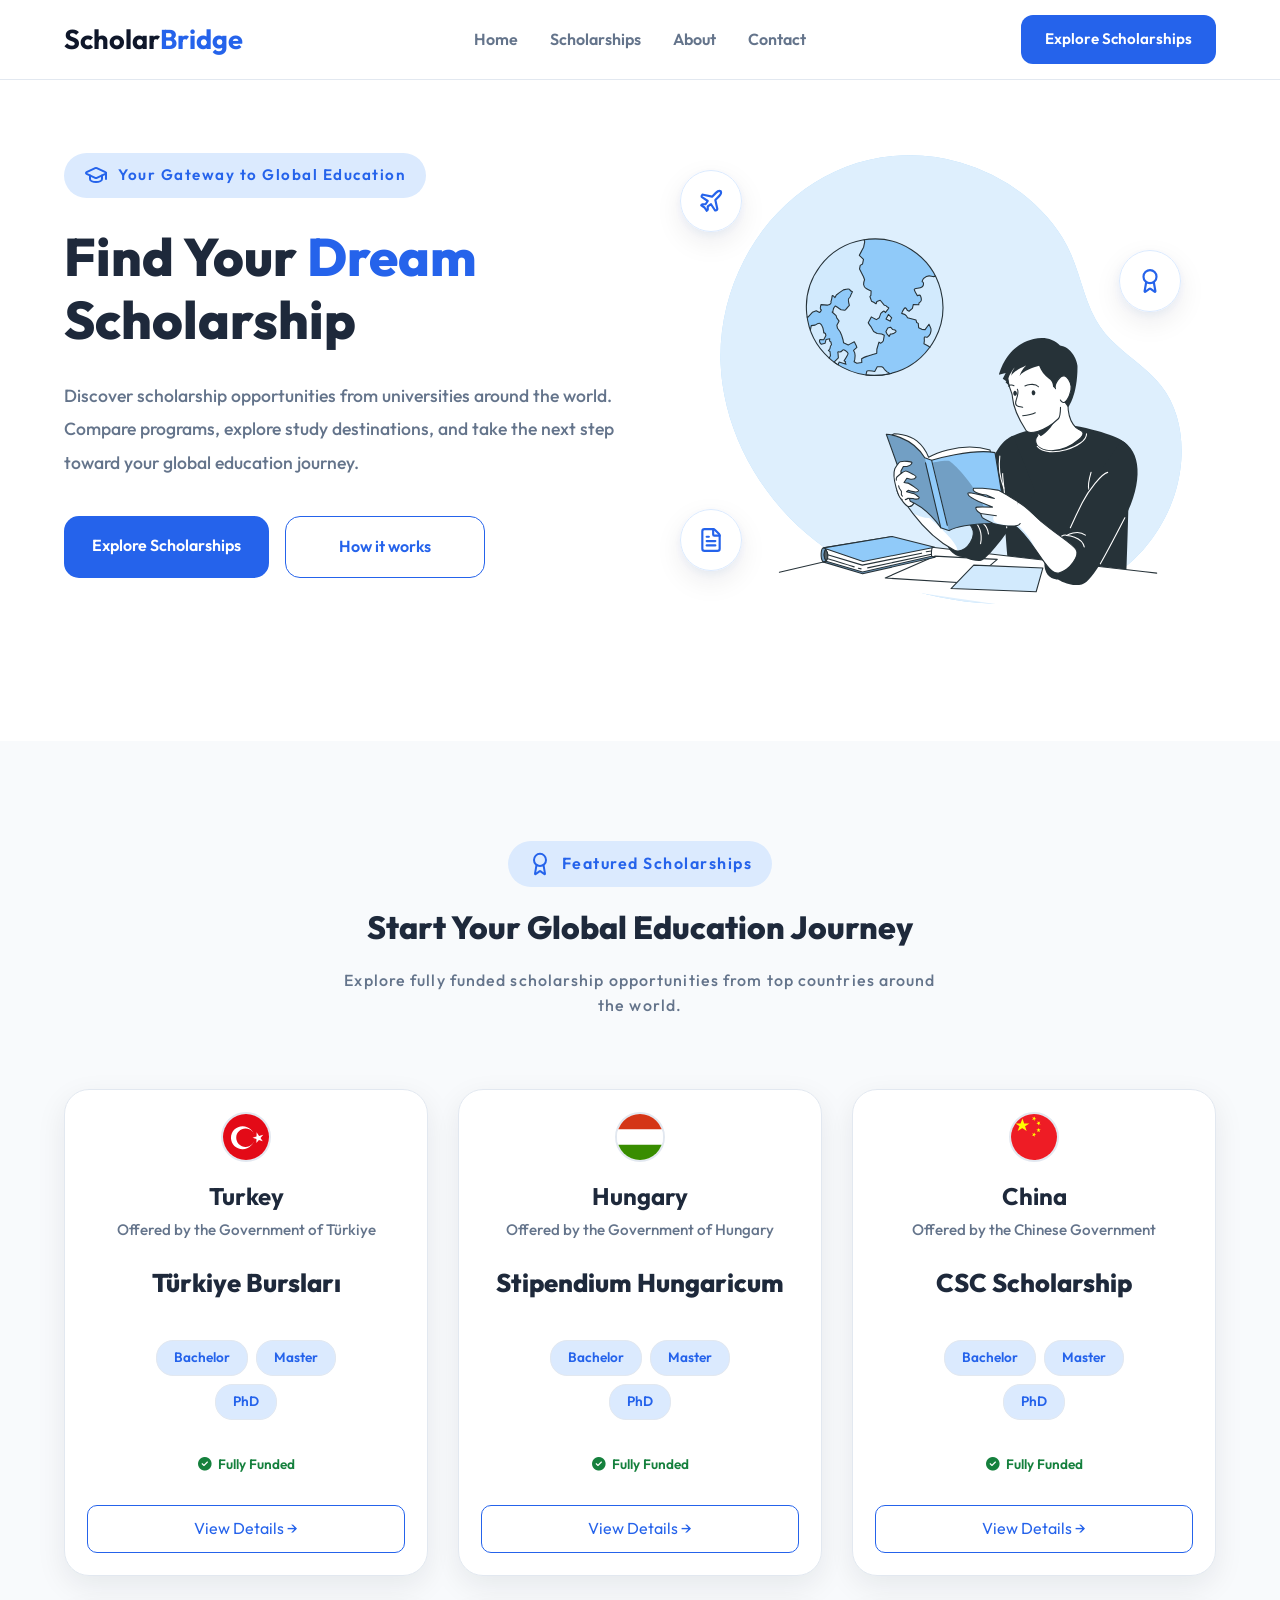
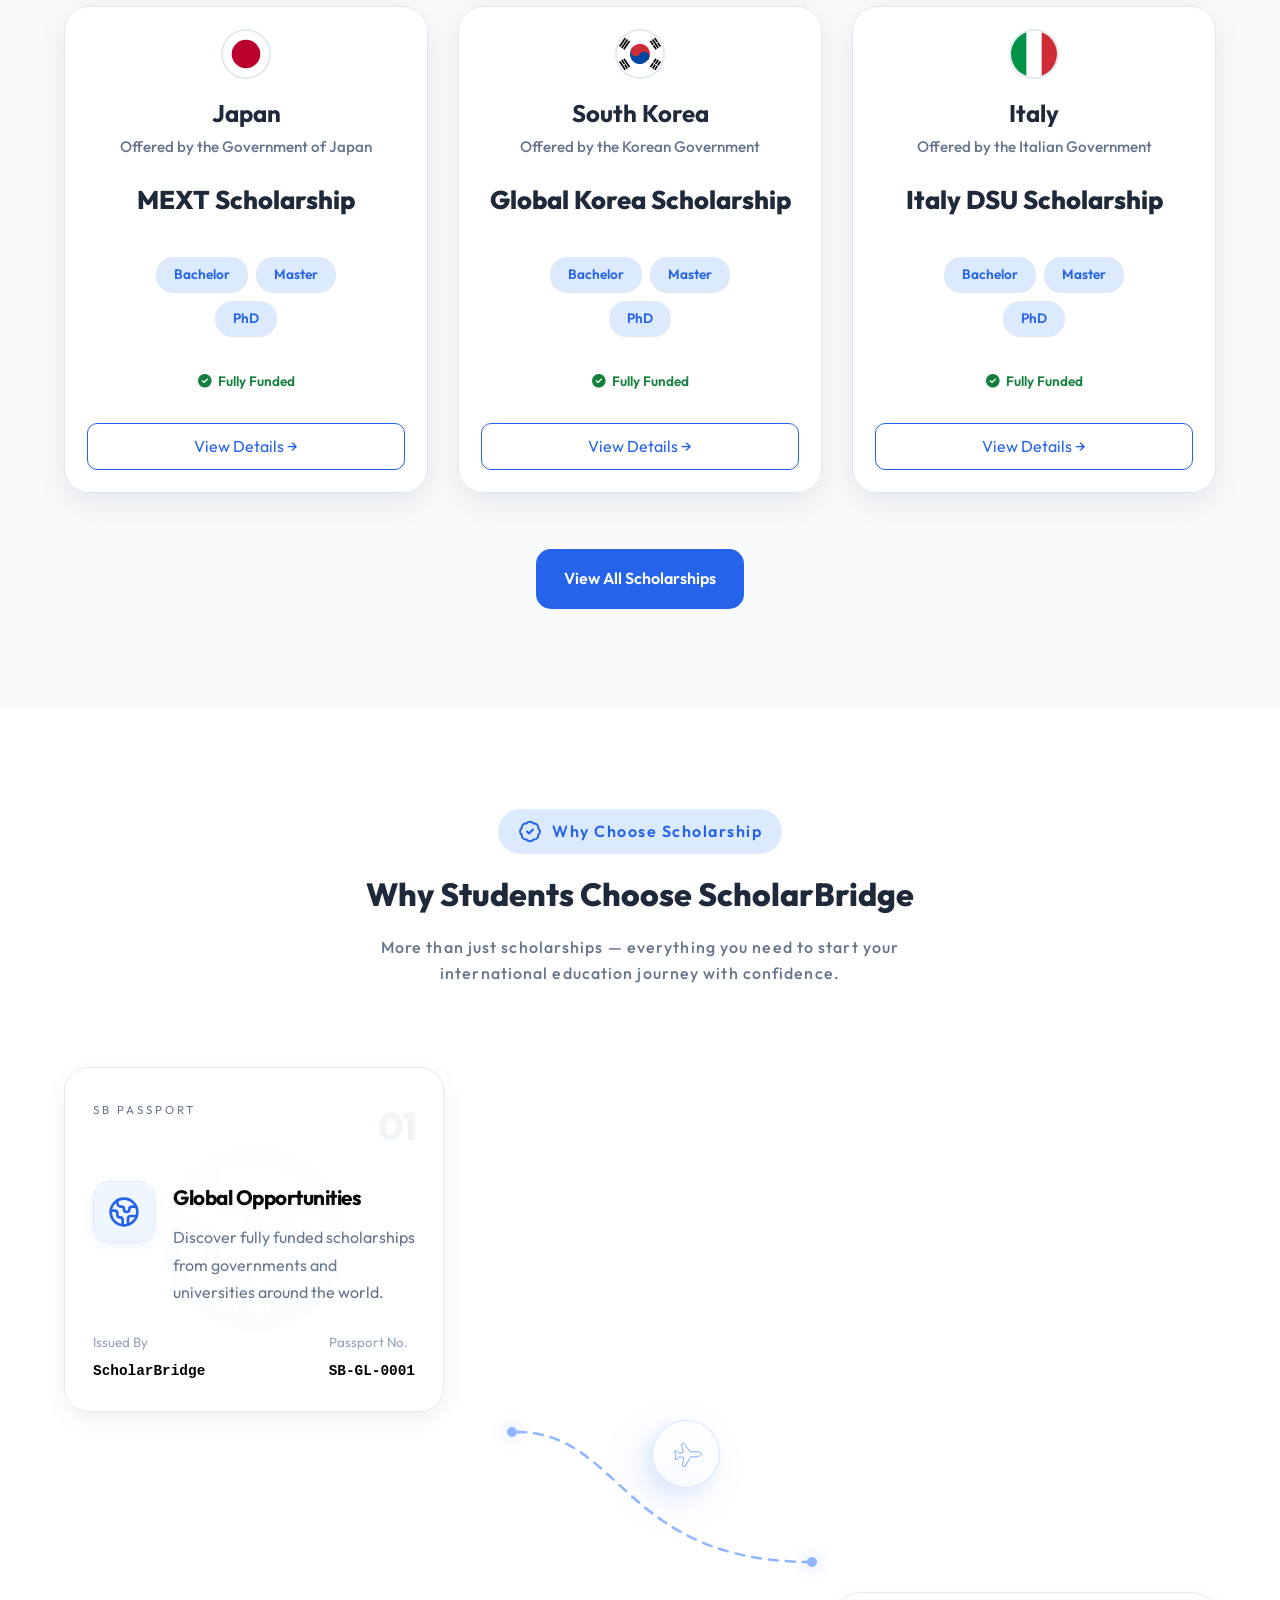
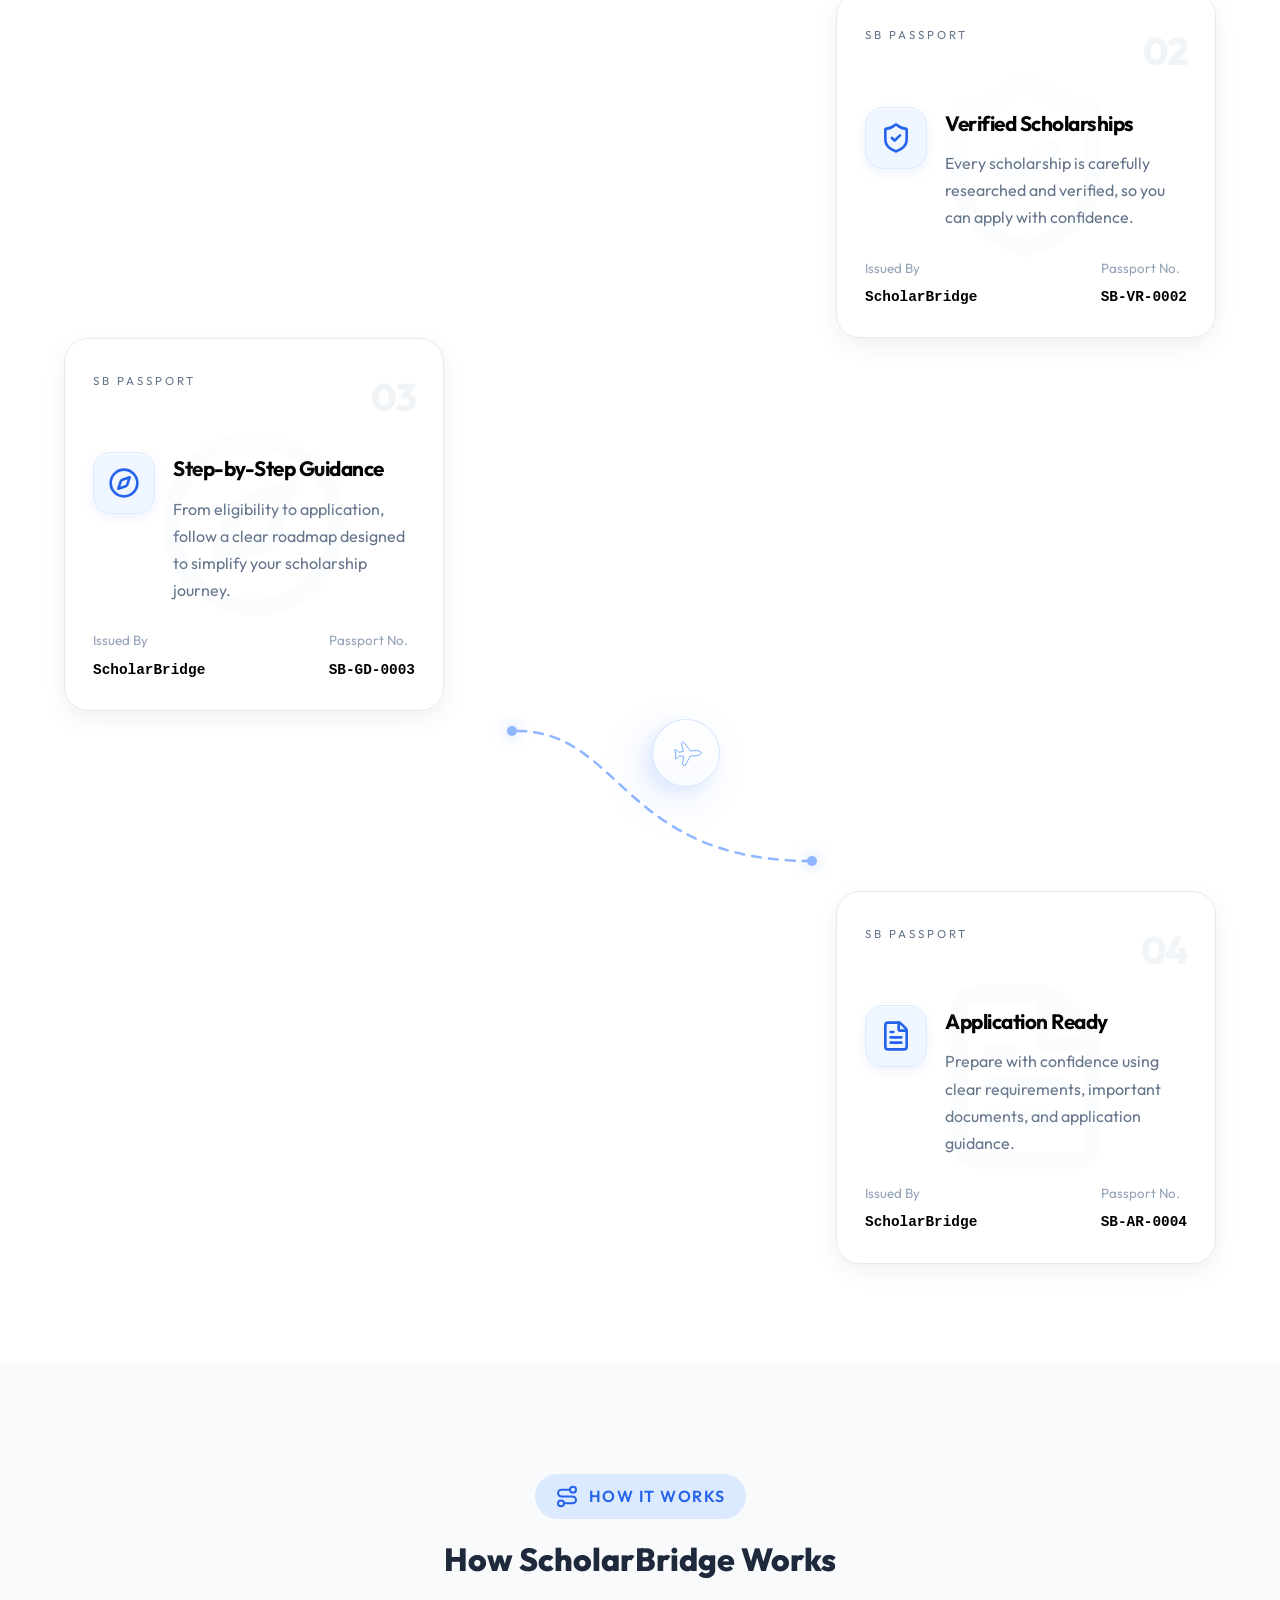
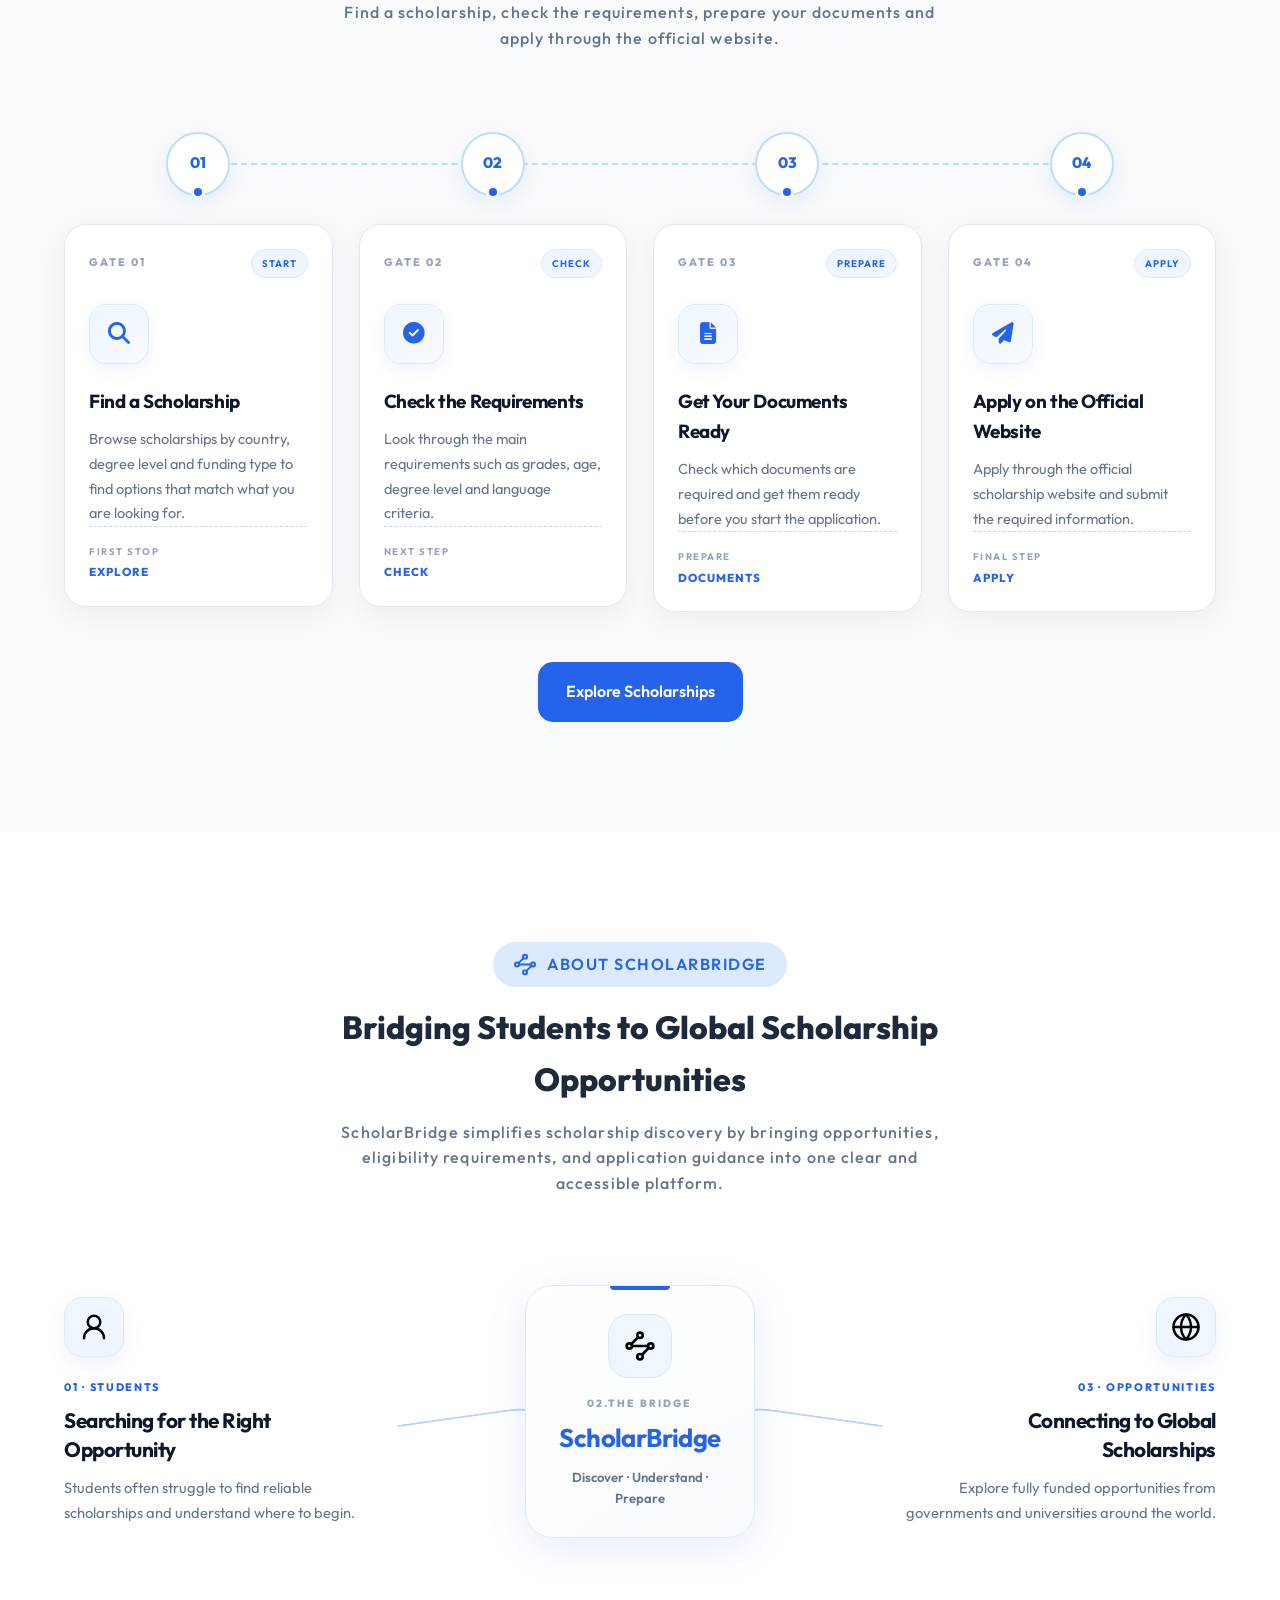
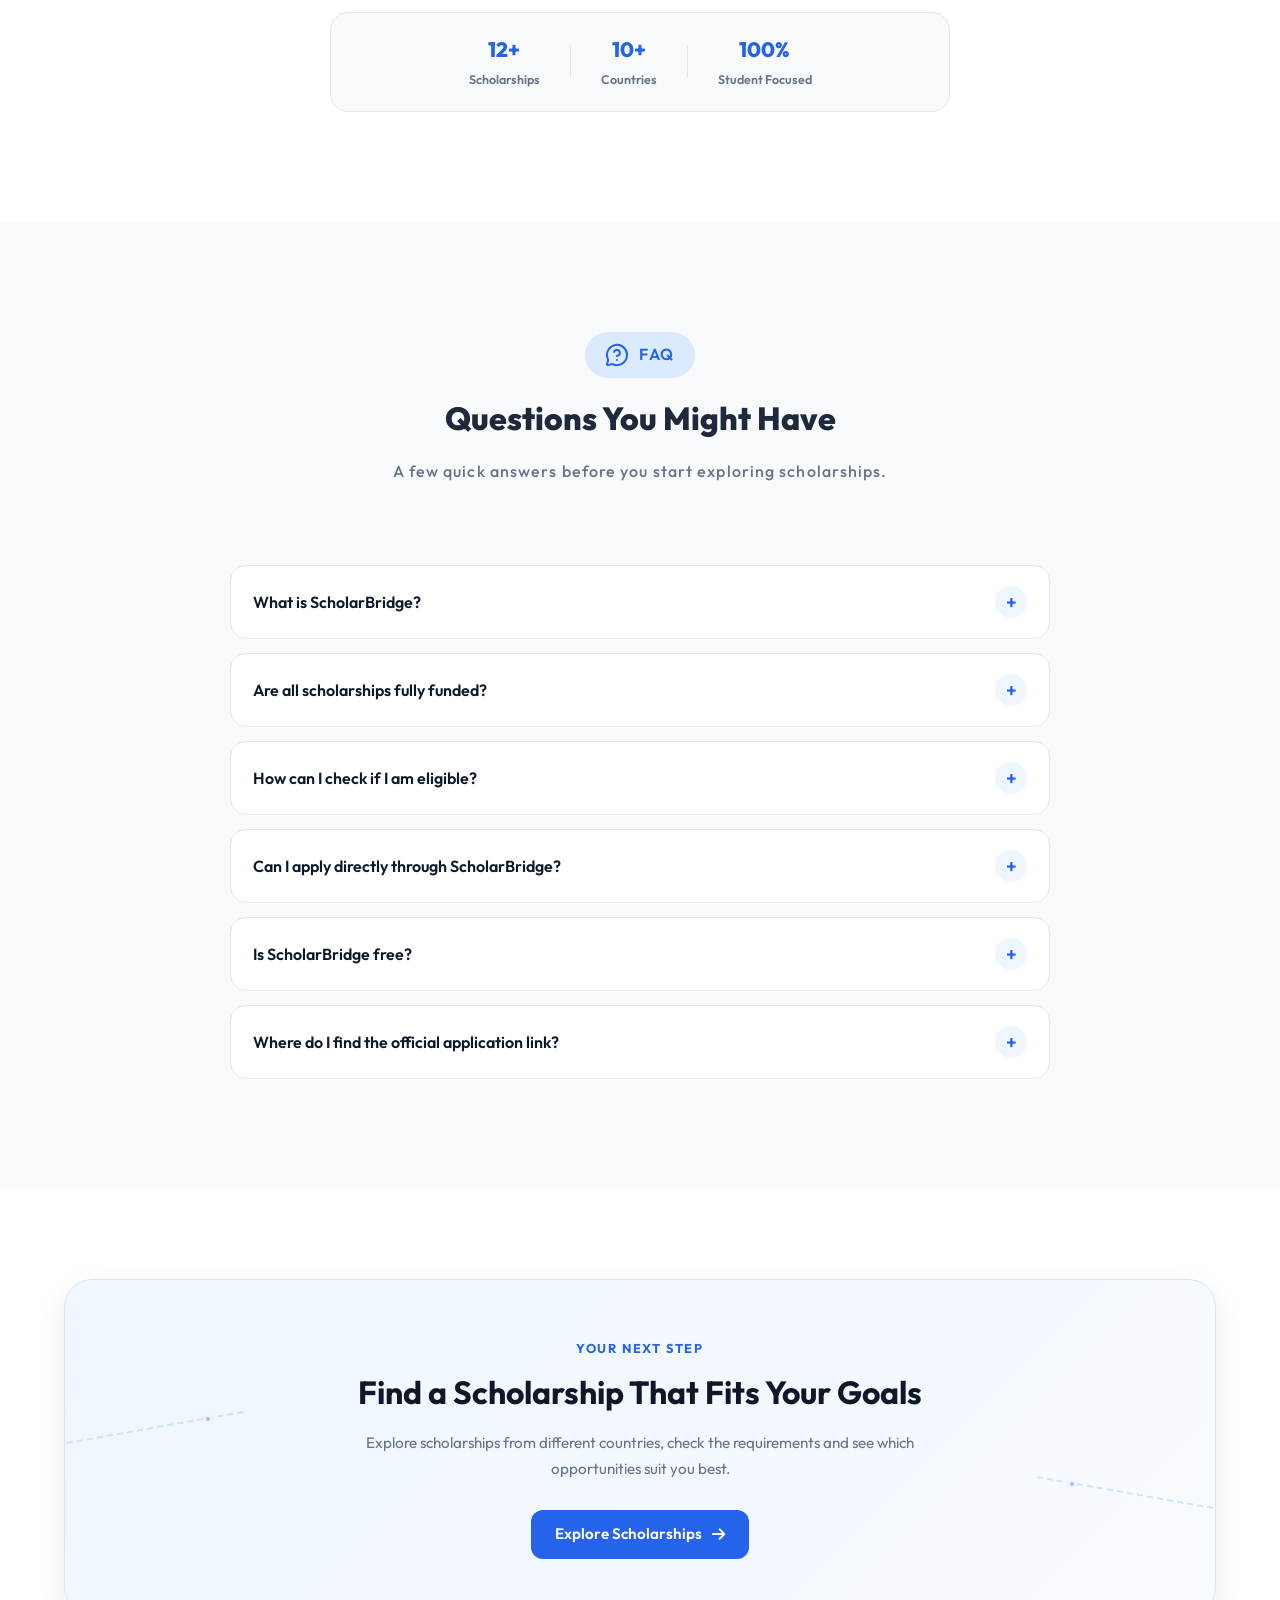
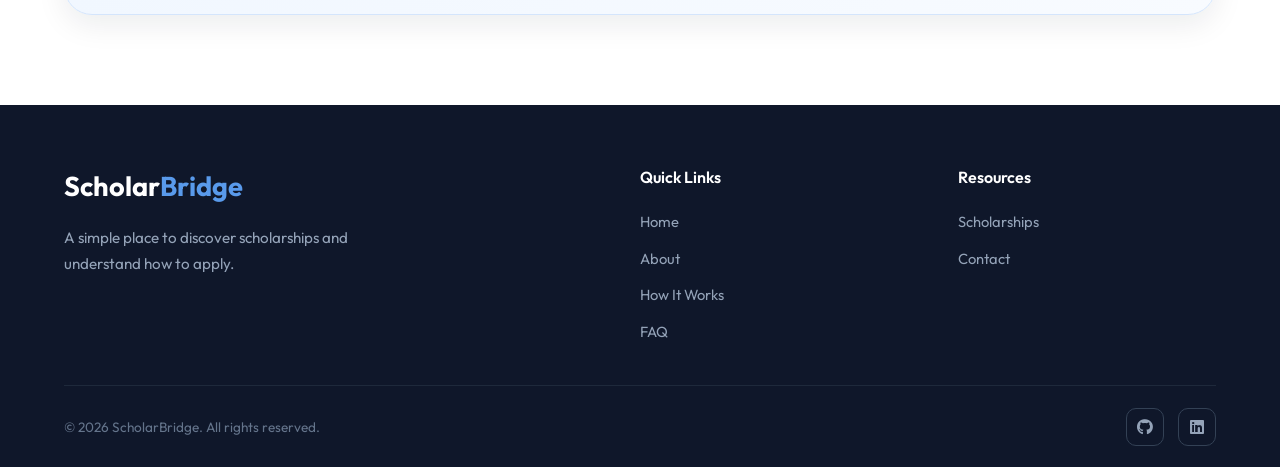
==== commit 2e42a198: "feat: add explore scholarship page navbar and hero section" ====
--- a/index.html
+++ b/index.html
@@ -44,7 +44,7 @@
                 </ul>
 
                 <!-- Desktop CTA -->
-                <a href="#scholarships" class="cta-btn">
+                <a href="scholarships.html" class="cta-btn">
                     Explore Scholarships
                 </a>
 
@@ -80,7 +80,7 @@
             </ul>
 
             <!-- Mobile CTA -->
-            <a href="#scholarships" class="cta-btn">
+            <a href="scholarships.html" class="cta-btn">
                 Explore Scholarships
             </a>
 
@@ -109,7 +109,7 @@
                 </p>
 
                 <div class="hero-buttons">
-                    <a href="#scholarships" class="btn-primary">
+                    <a href="scholarships.html" class="btn-primary">
                         Explore Scholarships
                     </a>
 
--- a/css/style.css
+++ b/css/style.css
@@ -643,11 +643,12 @@
 }
 
 .scholarship-card {
+    position: relative;
     overflow: hidden;
     background: white;
-    border-radius: 17px;
+    border-radius: 25px;
     box-shadow: var(--shadow);
-    padding: 29px;
+    padding: 22px;
     border: 1px solid var(--border);
     transition: 0.3s ease;
 }
@@ -661,7 +662,7 @@
     left: 50%;
 
     width: 0;
-    height: 3px;
+    height: 4px;
 
     background: linear-gradient(90deg,
             #60A5FA,
@@ -679,12 +680,10 @@
 
 .scholarship-card:hover {
     transform: translateY(-8px);
-    box-shadow: 0 15px 35px rgba(37, 99, 235, .18);
-
 }
 
 .card-header {
-    margin-bottom: 24px;
+    margin-bottom: 16px;
 }
 
 .country {
@@ -732,9 +731,9 @@
     font-size: 1.6rem;
     font-weight: 800;
     color: var(--heading);
-    margin-bottom: 20px;
+    margin-bottom: 40px;
     line-height: 1.6rem;
-    min-height: 70px;
+    min-height: 50px;
 }
 
 .degree-tags {
@@ -742,6 +741,7 @@
     grid-template-columns: repeat(2, auto);
     justify-content: center;
     gap: 8px;
+    transform: translateY(-20px);
 }
 
 .three-tags span:last-child {
@@ -769,17 +769,13 @@
 .funding-status {
     display: inline-flex;
     align-items: center;
-    gap: 6px;
-    background: var(--success-light);
+    gap: 6px;background: transparent;
+    padding: 0;
+    margin: 16px 0;
     color: var(--success);
-    border-radius: 20px;
-    padding: 10px 20px;
-    margin-top: 20px;
-    margin-bottom: 20px;
+    margin-top: 14px;
     font-weight: 600;
     font-size: 0.85rem;
-    border: 1px solid var(--border);
-
 }
 
 .view-btn {
@@ -790,7 +786,7 @@
     border: 1px solid var(--primary);
     border-radius: 10px;
     padding: 10px 20px;
-    margin-top: 20px;
+    margin-top: 14px;
     transition: var(--transition);
 }
 
@@ -825,7 +821,6 @@
 
     .scholarship-card:hover {
         transform: none;
-        box-shadow: none;
     }
 
 }
@@ -862,7 +857,6 @@
         font-size: 0.9rem;
     }
 }
-
 .why {
     padding: 100px 0;
     background: var(--surface);
@@ -1118,7 +1112,7 @@
 
     left: 54%;
     top: 54%;
-    margin-top: 25px;
+    margin-top: 42px;
 
     transform: translate(-50%, -50%) rotate(42deg);
 
@@ -1154,7 +1148,7 @@
     width: 29px;
     height: 29px;
     object-fit: contain;
-
+    
 }
 
 .flight-line {
@@ -1207,6 +1201,7 @@
 
     transform:
         translate(-50%, -50%) rotate(50deg) scale(1.08);
+    border: 1px solid rgba(129, 190, 254, 0.555);
 
     box-shadow:
         0 22px 45px rgba(59, 130, 246, .25),
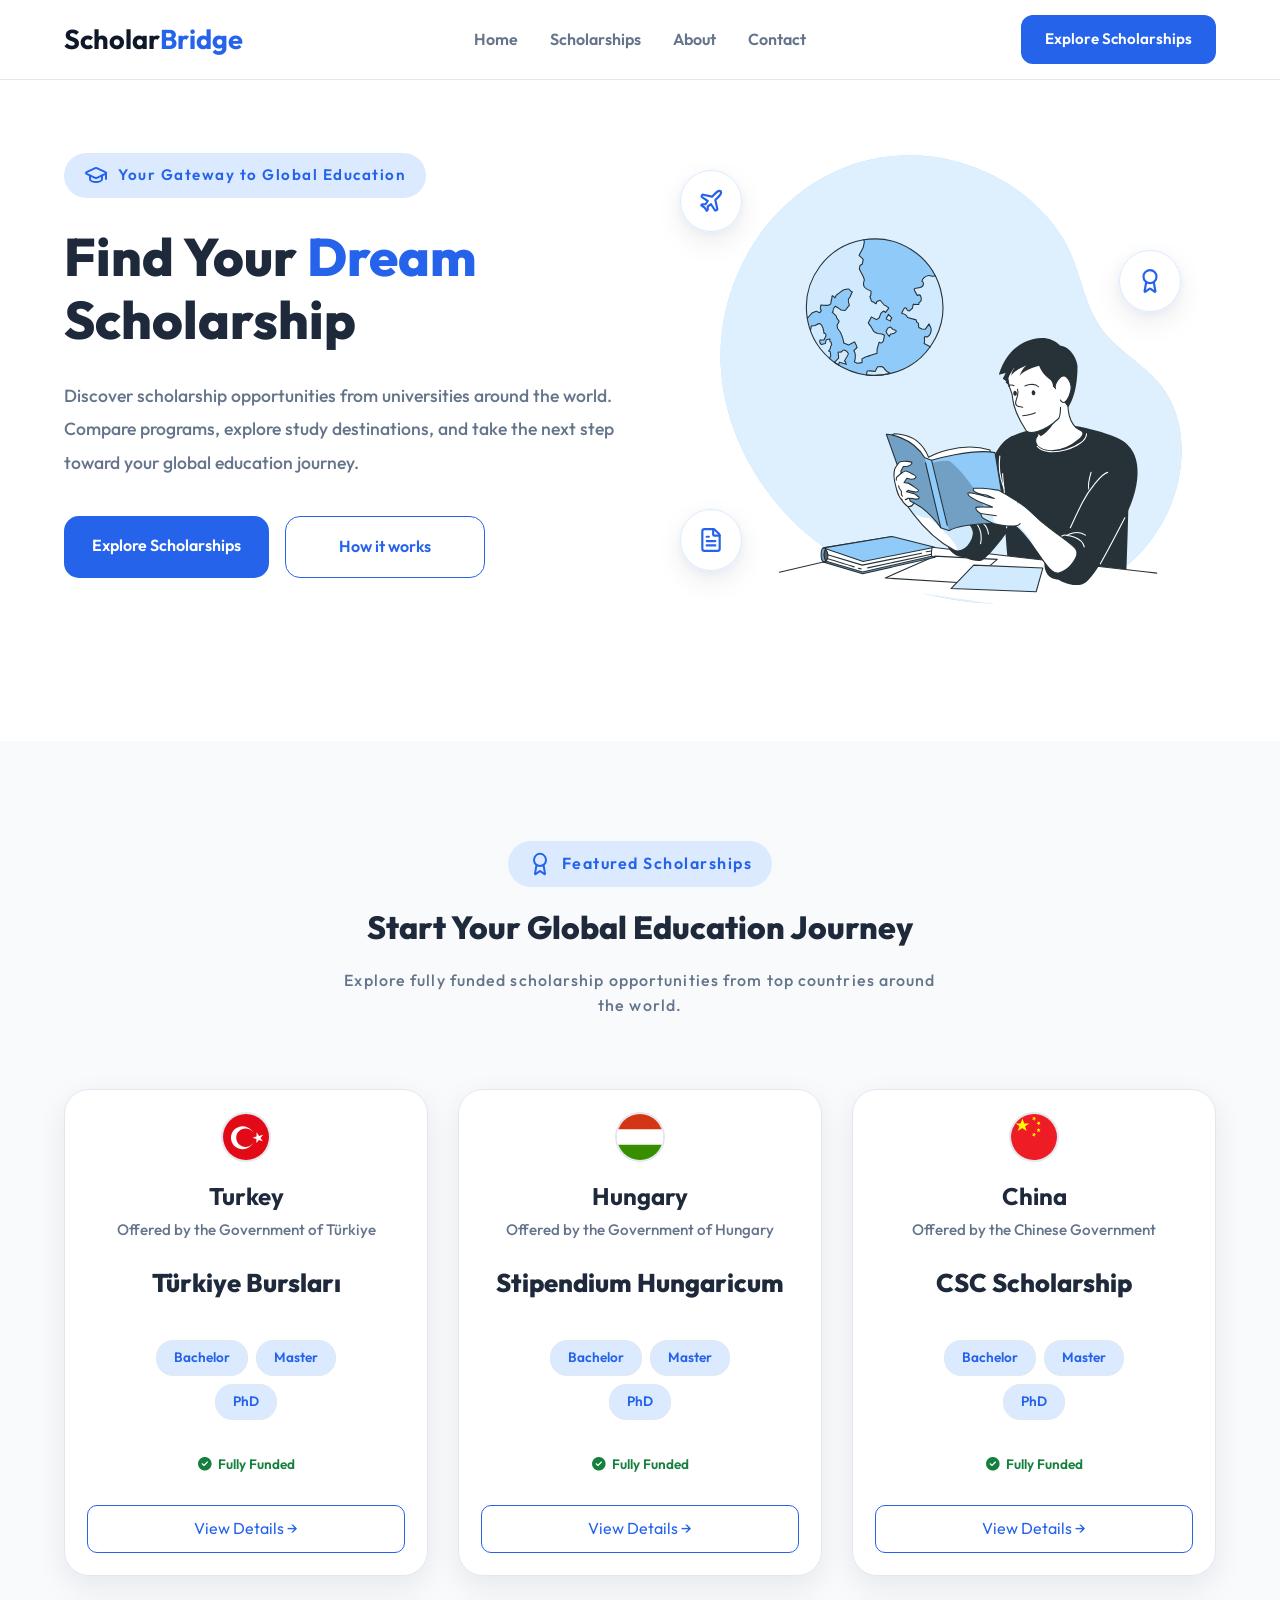
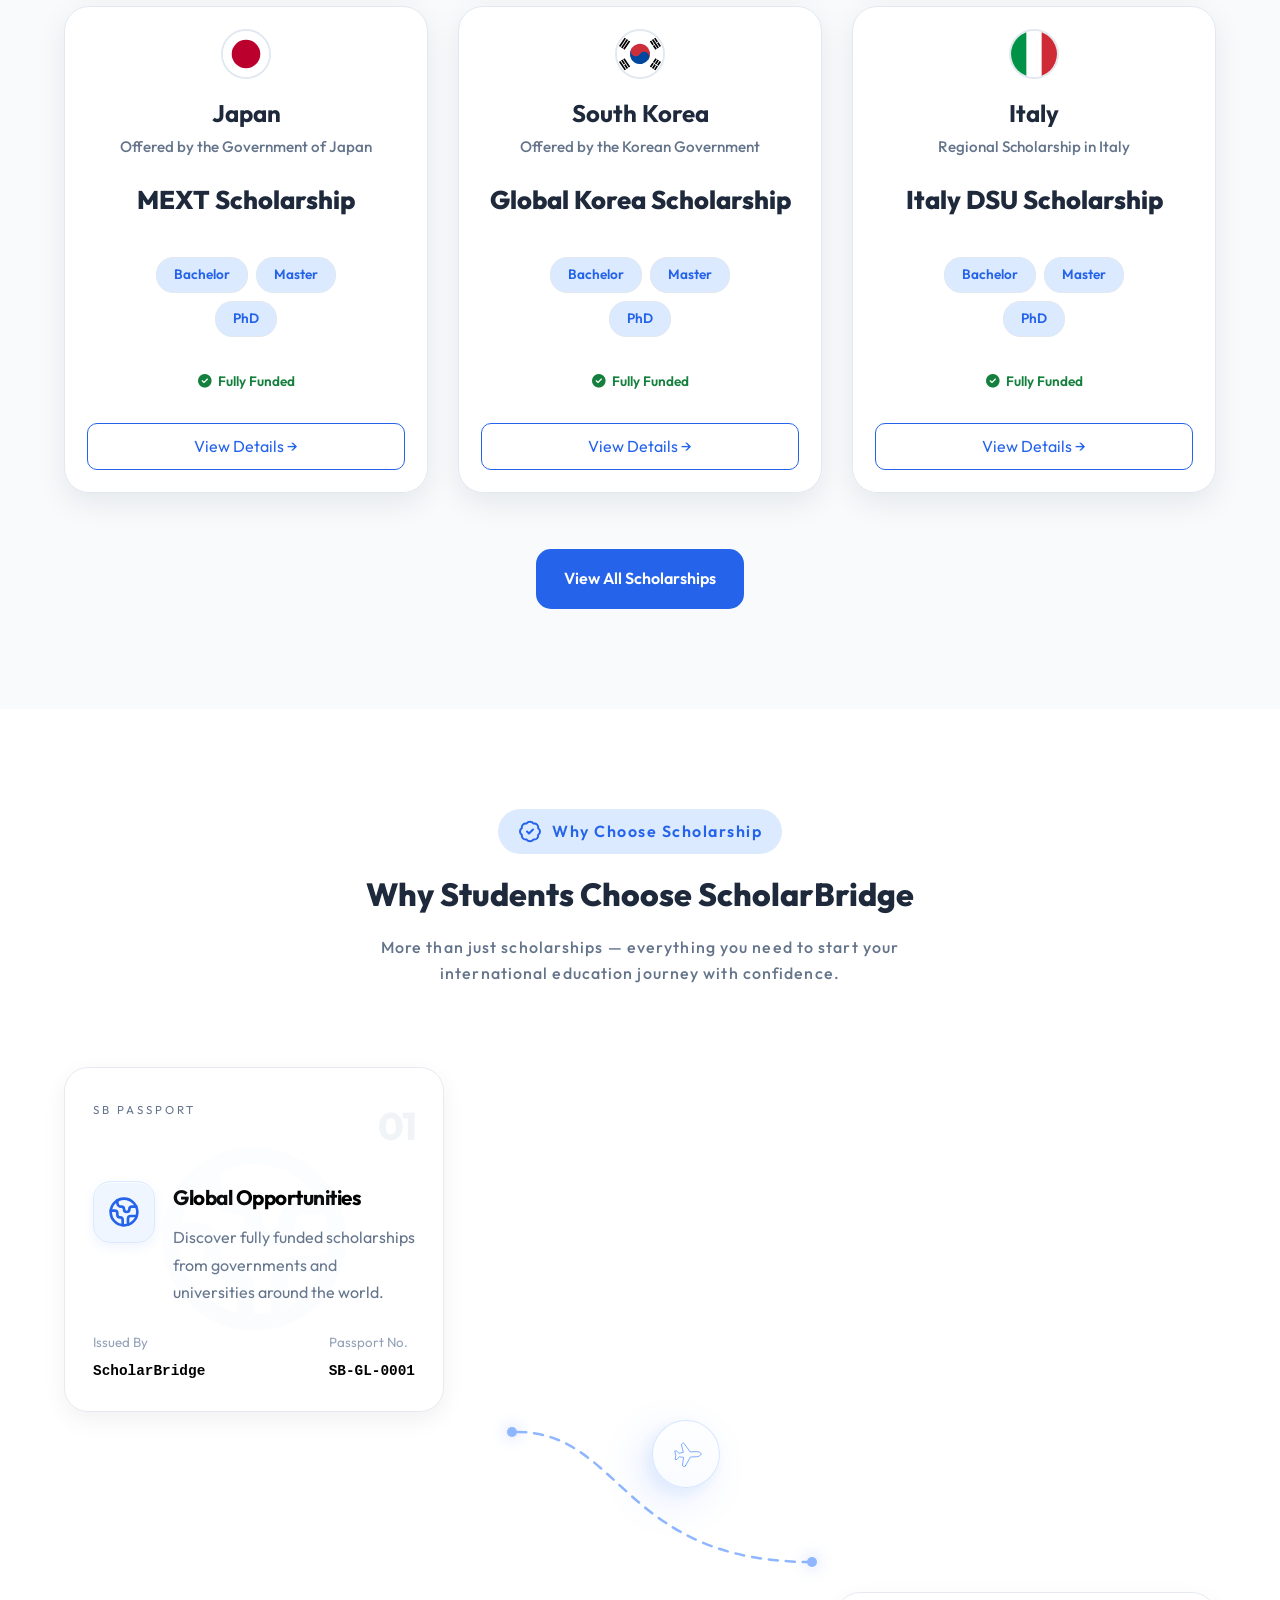
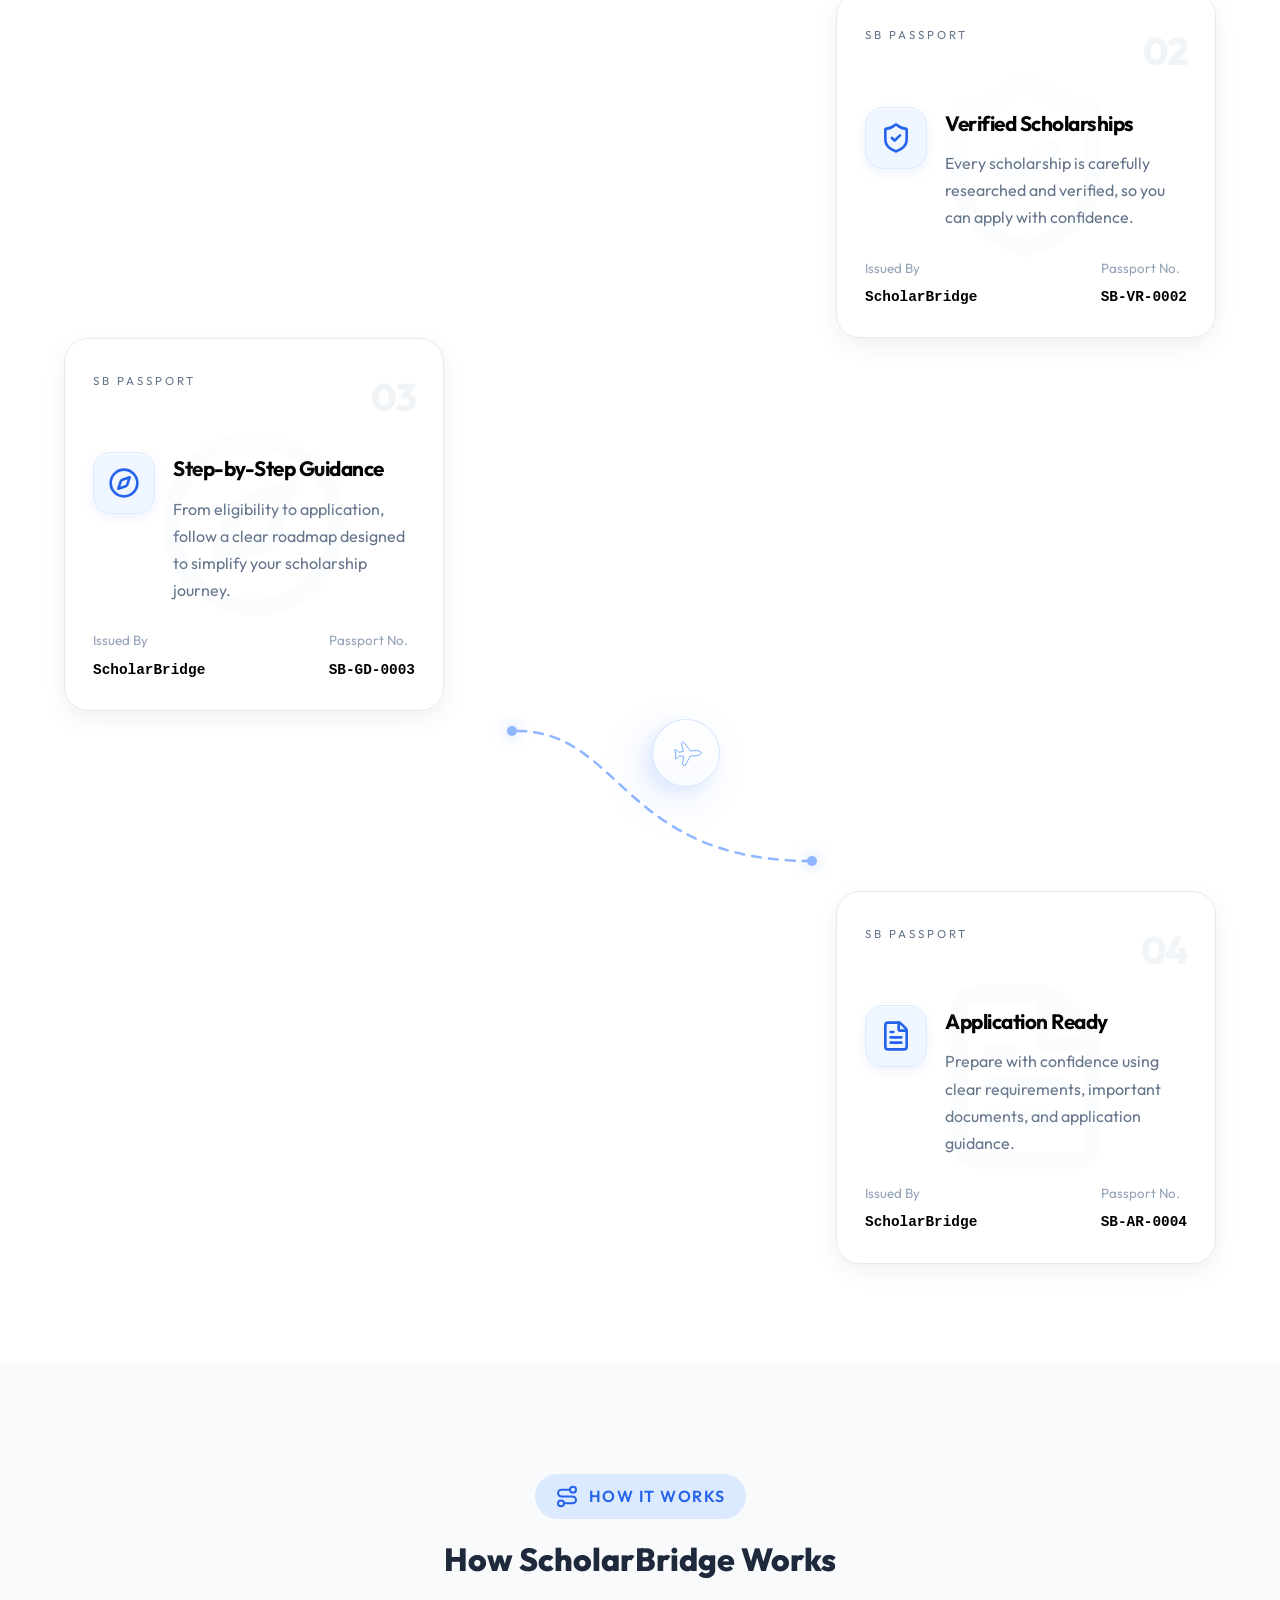
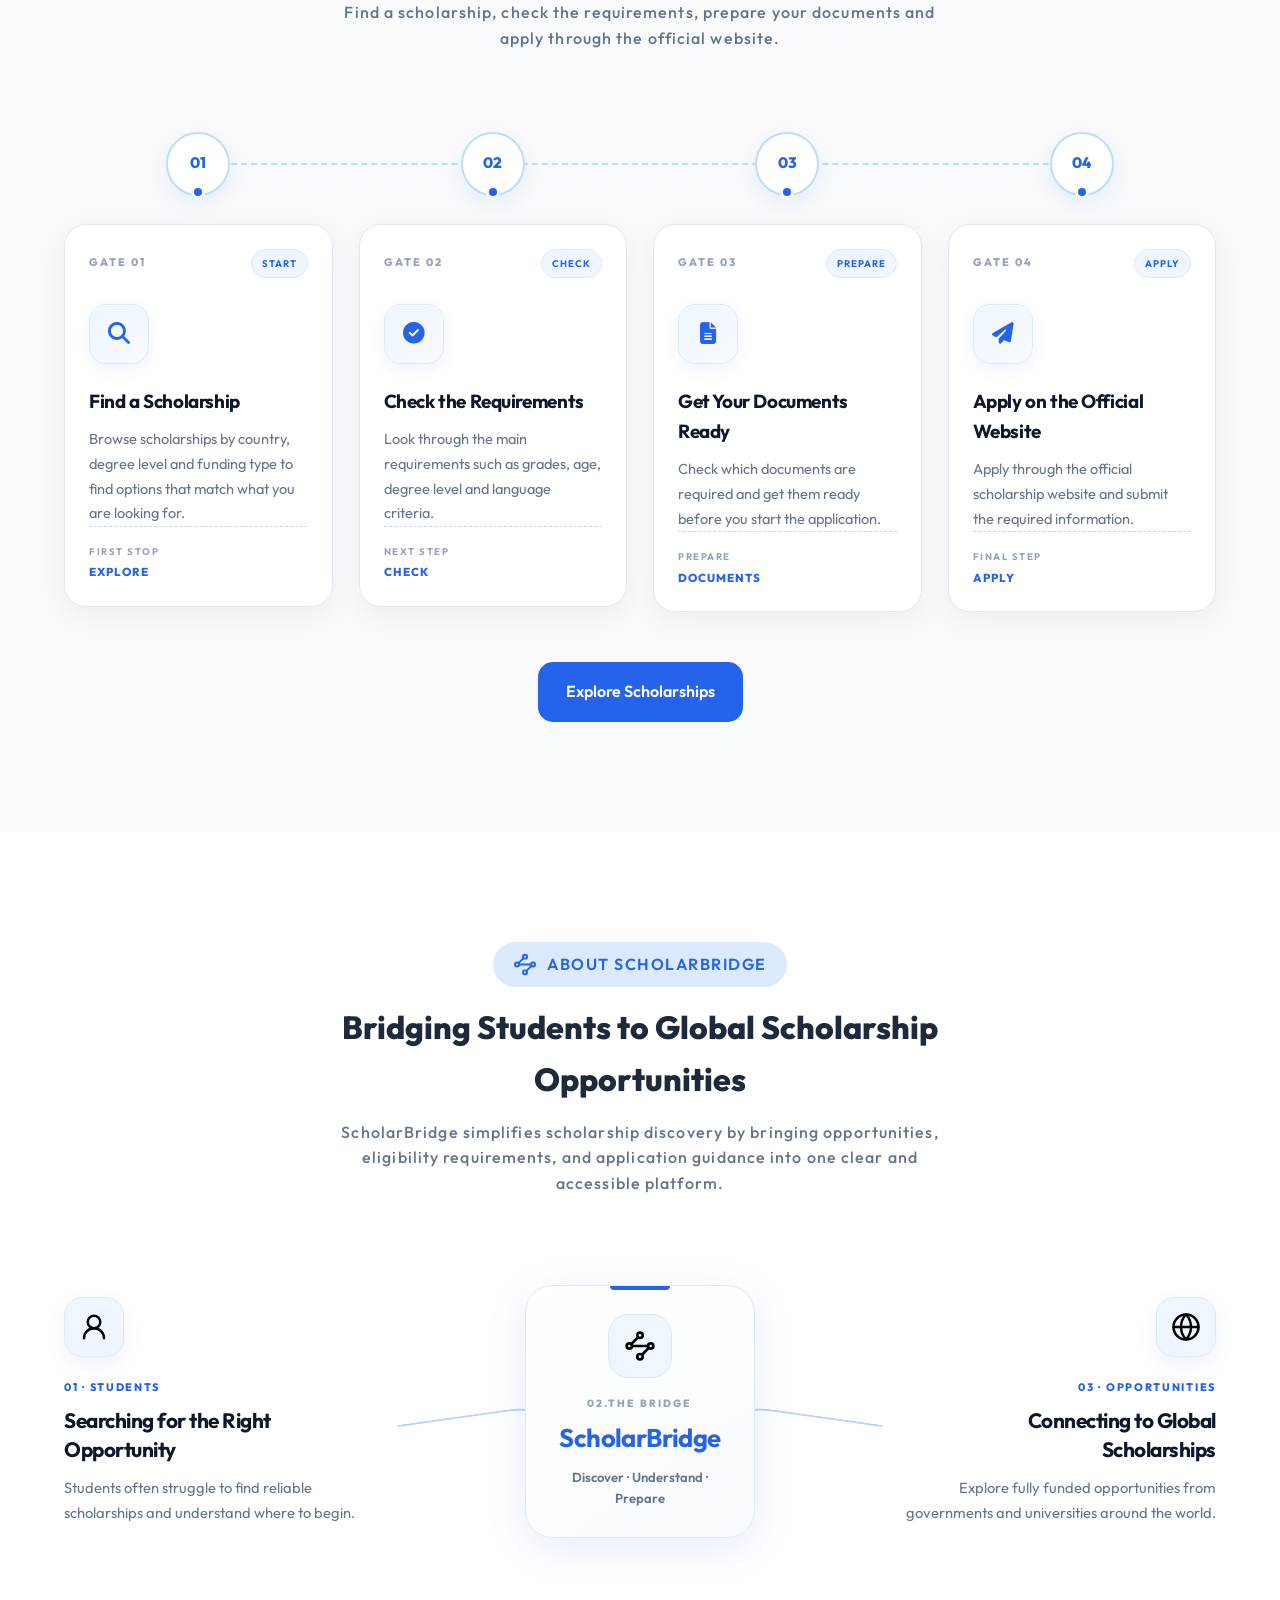
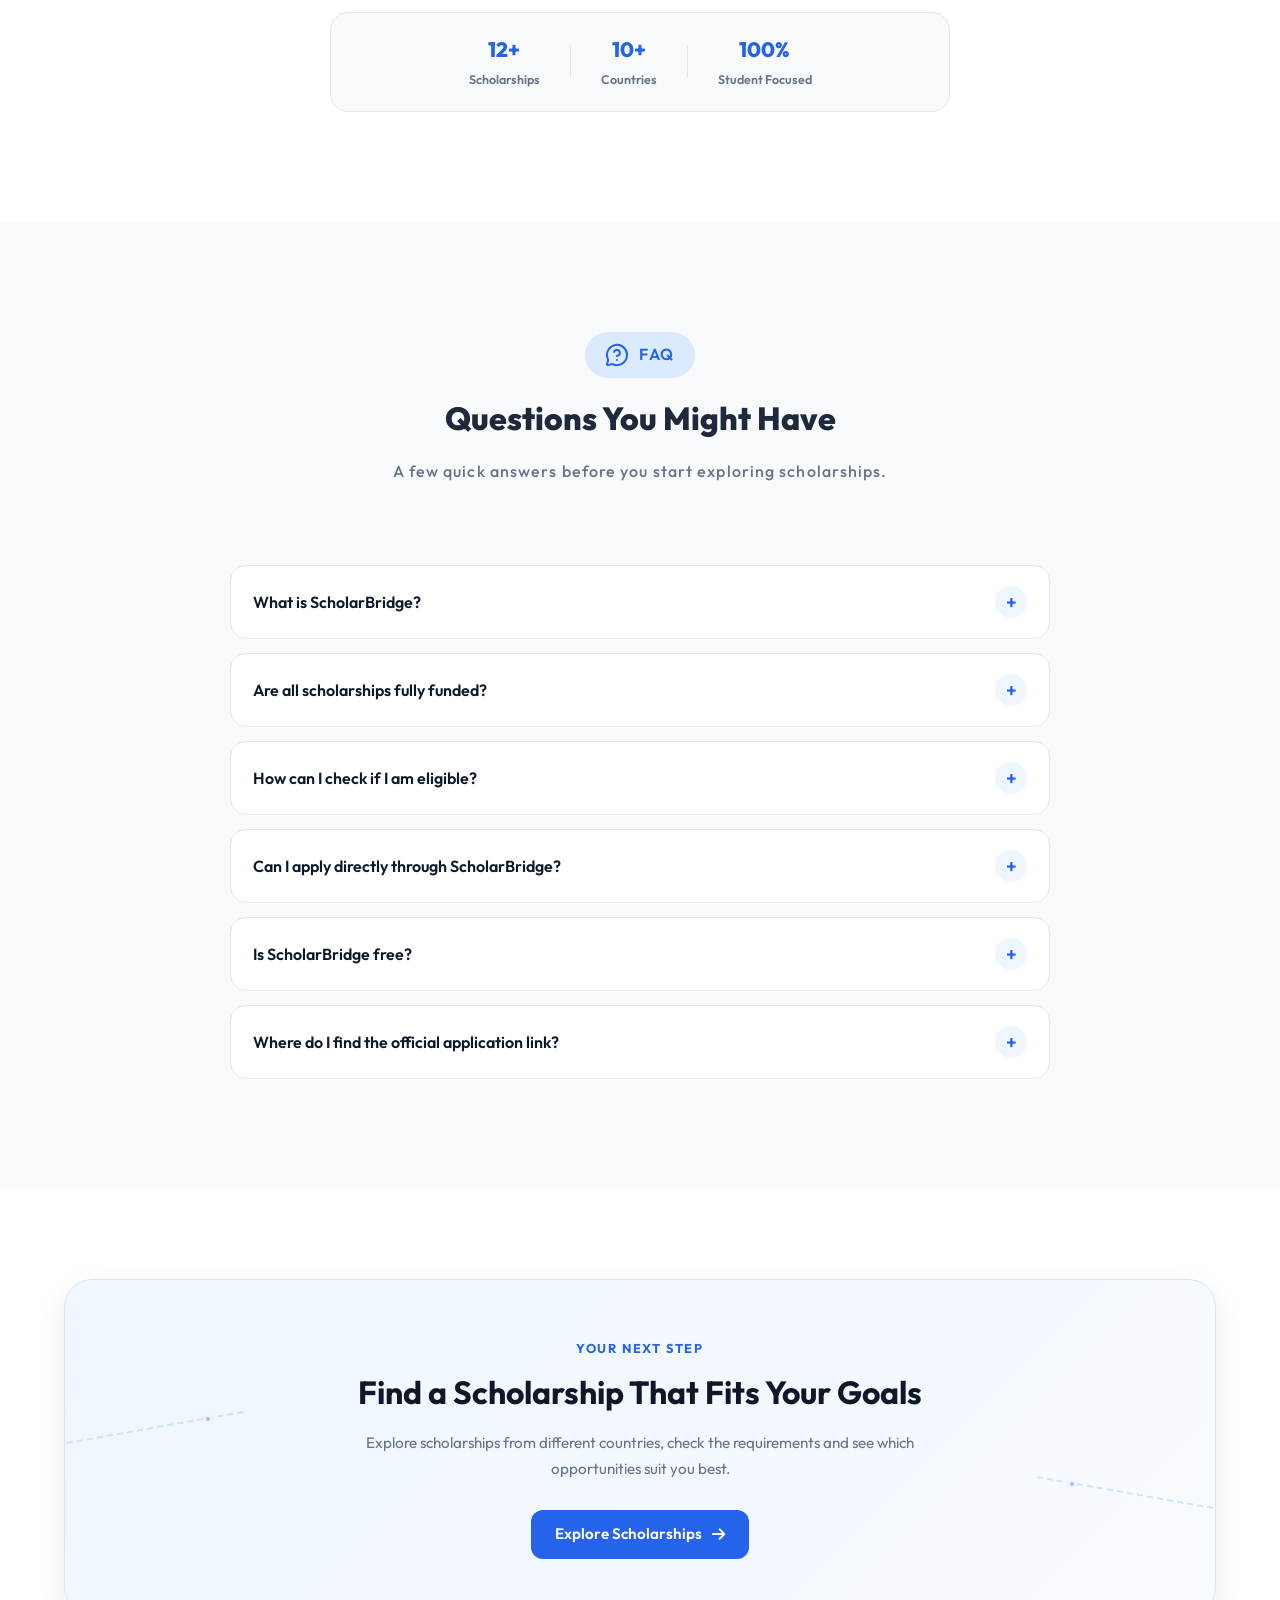
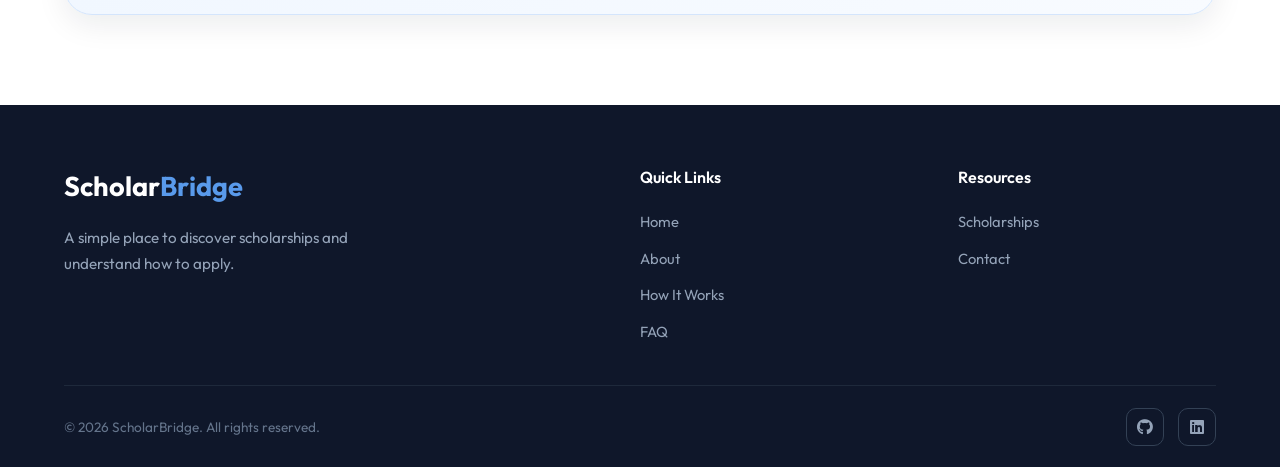
==== commit f7528a8e: "feat: add dynamic scholarship detail hero" ====
--- a/index.html
+++ b/index.html
@@ -121,7 +121,7 @@
             </div>
             <div class="hero-right">
 
-               <div class="hero-image">
+                <div class="hero-image">
                     <div class="floating-icon icon-1">
                         <img src="images/icons/plane hero.svg" alt="plane icon">
                     </div>
@@ -137,277 +137,279 @@
                 </div>
             </div>
 
-            </div>
+        </div>
         </div>
     </section>
 
 
-    <section class="featured" id="scholarships">
-
-        <div class="container">
-
-            <div class="section-heading">
-
-                <span class="section-badge">
-                    <img src="images/icons/award.svg" alt="award icon">
-                    Featured Scholarships
-                </span>
-
-                <h2>
-                    Start Your Global Education Journey
-                </h2>
-
-                <p>
-                    Explore fully funded scholarship opportunities from top countries around the world.
-                </p>
-
-            </div>
-
-            <div class="scholarship-grid">
-
-                <!-- Turkey -->
-                <div class="scholarship-card">
-
-                    <div class="card-header">
-
-                        <div class="country">
-
-                            <span class="flag">
-                                <img src="images/flags/tr.svg" alt="Turkey Flag">
-                            </span>
-
-                            <div>
-                                <h3>Turkey</h3>
-                                <p>Offered by the Government of Türkiye</p>
-                            </div>
-
-                        </div>
-
-                    </div>
-
-                    <h4>Türkiye Bursları</h4>
-
-                    <div class="degree-tags three-tags">
-                        <span>Bachelor</span>
-                        <span>Master</span>
-                        <span>PhD</span>
-                    </div>
-
-                    <div class="funding-status">
-                        <i class="fa-solid fa-circle-check"></i>
-                        Fully Funded
-                    </div>
-
-                    <a href="turkey.html" class="view-btn">
-                        View Details
-                        <span>→</span>
-                    </a>
-
-                </div>
-
-                <!-- Hungary -->
-                <div class="scholarship-card">
-
-                    <div class="card-header">
-
-                        <div class="country">
-
-                            <span class="flag">
-                                <img src="images/flags/hu.svg" alt="hungary flag">
-                            </span>
-
-                            <div>
-                                <h3>Hungary</h3>
-                                <p>Offered by the Government of Hungary</p>
-                            </div>
-
-                        </div>
-
-                    </div>
-
-                    <h4>Stipendium Hungaricum</h4>
-
-                    <div class="degree-tags three-tags">
-                        <span>Bachelor</span>
-                        <span>Master</span>
-                        <span>PhD</span>
-                    </div>
-
-                    <div class="funding-status">
-                        <i class="fa-solid fa-circle-check"></i>
-                        Fully Funded
-                    </div>
-
-                    <a href="hungary.html" class="view-btn">
-                        View Details <span>→</span>
-                    </a>
-
-                </div>
-
-                <!-- China -->
-                <div class="scholarship-card">
-
-                    <div class="card-header">
-
-                        <div class="country">
-
-                            <span class="flag">
-                                <img src="images/flags/cn.svg" alt="china flag">
-                            </span>
-
-                            <div>
-                                <h3>China</h3>
-                                <p>Offered by the Chinese Government</p>
-                            </div>
-
-                        </div>
-
-                    </div>
-
-                    <h4>CSC Scholarship</h4>
-
-                    <div class="degree-tags three-tags">
-                        <span>Bachelor</span>
-                        <span>Master</span>
-                        <span>PhD</span>
-                    </div>
-
-                    <div class="funding-status">
-                        <i class="fa-solid fa-circle-check"></i>
-                        Fully Funded
-                    </div>
-
-                    <a href="china.html" class="view-btn">
-                        View Details <span>→</span>
-                    </a>
-
-                </div>
-
-                <!-- Japan -->
-                <div class="scholarship-card">
-
-                    <div class="card-header">
-
-                        <div class="country">
-
-                            <span class="flag">
-                                <img src="images/flags/jp.svg" alt="japan flag">
-                            </span>
-
-                            <div>
-                                <h3>Japan</h3>
-                                <p>Offered by the Government of Japan</p>
-                            </div>
-
-                        </div>
-
-                    </div>
-
-                    <h4>MEXT Scholarship</h4>
-
-                    <div class="degree-tags three-tags">
-                        <span>Bachelor</span>
-                        <span>Master</span>
-                        <span>PhD</span>
-                    </div>
-
-                    <div class="funding-status">
-                        <i class="fa-solid fa-circle-check"></i>
-                        Fully Funded
-                    </div>
-
-                    <a href="japan.html" class="view-btn">
-                        View Details <span>→</span>
-                    </a>
-
-                </div>
-
-                <!-- Korea -->
-                <div class="scholarship-card">
-
-                    <div class="card-header">
-
-                        <div class="country">
-
-                            <span class="flag">
-                                <img src="images/flags/kr.svg" alt="korea flag">
-                            </span>
-
-                            <div>
-                                <h3>South Korea</h3>
-                                <p>Offered by the Korean Government</p>
-                            </div>
-
-                        </div>
-
-                    </div>
-
-                    <h4>Global Korea Scholarship</h4>
-
-                    <div class="degree-tags three-tags">
-                        <span>Bachelor</span>
-                        <span>Master</span>
-                        <span>PhD</span>
-                    </div>
-
-                    <div class="funding-status">
-                        <i class="fa-solid fa-circle-check"></i>
-                        Fully Funded
-                    </div>
-
-                    <a href="korea.html" class="view-btn">
-                        View Details <span>→</span>
-                    </a>
-
-                </div>
-
-                <!-- Italy -->
-                <div class="scholarship-card">
-
-                    <div class="card-header">
-
-                        <div class="country">
-
-                            <span class="flag">
-                                <img src="images/flags/it.svg" alt="ilaly flag">
-                            </span>
-
-                            <div>
-                                <h3>Italy</h3>
-                                <p>Offered by the Italian Government</p>
-                            </div>
-
-                        </div>
-
-                    </div>
-
-                    <h4>Italy DSU Scholarship</h4>
-
-                    <div class="degree-tags three-tags">
-                        <span>Bachelor</span>
-                        <span>Master</span>
-                        <span>PhD</span>
-                    </div>
-
-                    <div class="funding-status">
-                        <i class="fa-solid fa-circle-check"></i>
-                        Fully Funded
-                    </div>
-
-                    <a href="italy.html" class="view-btn">
-                        View Details <span>→</span>
-                    </a>
-
-                </div>
-
-
-                <div class="featured-cta">
-                    <a href="scholarships.html" class="btn-primary featured-cta-btn">
-                        View All Scholarships
-                    </a>
-                </div>
-            </div>
-    </section>
+  <section class="featured" id="scholarships">
+
+    <div class="container">
+
+        <div class="section-heading">
+
+            <span class="section-badge">
+                <img src="images/icons/award.svg" alt="award icon">
+                Featured Scholarships
+            </span>
+
+            <h2>
+                Start Your Global Education Journey
+            </h2>
+
+            <p>
+                Explore fully funded scholarship opportunities from top countries around the world.
+            </p>
+
+        </div>
+
+        <div class="scholarship-grid">
+
+            <!-- Turkey -->
+            <div class="scholarship-card">
+
+                <div class="card-header">
+
+                    <div class="country">
+
+                        <span class="flag">
+                            <img src="images/flags/tr.svg" alt="Turkey Flag">
+                        </span>
+
+                        <div>
+                            <h3>Turkey</h3>
+                            <p>Offered by the Government of Türkiye</p>
+                        </div>
+
+                    </div>
+
+                </div>
+
+                <h4>Türkiye Bursları</h4>
+
+                <div class="degree-tags three-tags">
+                    <span>Bachelor</span>
+                    <span>Master</span>
+                    <span>PhD</span>
+                </div>
+
+                <div class="funding-status">
+                    <i class="fa-solid fa-circle-check"></i>
+                    Fully Funded
+                </div>
+
+                <a href="scholarship.html?id=turkiye-burslari" class="view-btn">
+                    View Details <span>→</span>
+                </a>
+
+            </div>
+
+            <!-- Hungary -->
+            <div class="scholarship-card">
+
+                <div class="card-header">
+
+                    <div class="country">
+
+                        <span class="flag">
+                            <img src="images/flags/hu.svg" alt="Hungary flag">
+                        </span>
+
+                        <div>
+                            <h3>Hungary</h3>
+                            <p>Offered by the Government of Hungary</p>
+                        </div>
+
+                    </div>
+
+                </div>
+
+                <h4>Stipendium Hungaricum</h4>
+
+                <div class="degree-tags three-tags">
+                    <span>Bachelor</span>
+                    <span>Master</span>
+                    <span>PhD</span>
+                </div>
+
+                <div class="funding-status">
+                    <i class="fa-solid fa-circle-check"></i>
+                    Fully Funded
+                </div>
+
+                <a href="scholarship.html?id=stipendium-hungaricum" class="view-btn">
+                    View Details <span>→</span>
+                </a>
+
+            </div>
+
+            <!-- China -->
+            <div class="scholarship-card">
+
+                <div class="card-header">
+
+                    <div class="country">
+
+                        <span class="flag">
+                            <img src="images/flags/cn.svg" alt="China flag">
+                        </span>
+
+                        <div>
+                            <h3>China</h3>
+                            <p>Offered by the Chinese Government</p>
+                        </div>
+
+                    </div>
+
+                </div>
+
+                <h4>CSC Scholarship</h4>
+
+                <div class="degree-tags three-tags">
+                    <span>Bachelor</span>
+                    <span>Master</span>
+                    <span>PhD</span>
+                </div>
+
+                <div class="funding-status">
+                    <i class="fa-solid fa-circle-check"></i>
+                    Fully Funded
+                </div>
+
+                <a href="scholarship.html?id=csc-scholarship" class="view-btn">
+                    View Details <span>→</span>
+                </a>
+
+            </div>
+
+            <!-- Japan -->
+            <div class="scholarship-card">
+
+                <div class="card-header">
+
+                    <div class="country">
+
+                        <span class="flag">
+                            <img src="images/flags/jp.svg" alt="Japan flag">
+                        </span>
+
+                        <div>
+                            <h3>Japan</h3>
+                            <p>Offered by the Government of Japan</p>
+                        </div>
+
+                    </div>
+
+                </div>
+
+                <h4>MEXT Scholarship</h4>
+
+                <div class="degree-tags three-tags">
+                    <span>Bachelor</span>
+                    <span>Master</span>
+                    <span>PhD</span>
+                </div>
+
+                <div class="funding-status">
+                    <i class="fa-solid fa-circle-check"></i>
+                    Fully Funded
+                </div>
+
+                <a href="scholarship.html?id=mext-scholarship" class="view-btn">
+                    View Details <span>→</span>
+                </a>
+
+            </div>
+
+            <!-- Korea -->
+            <div class="scholarship-card">
+
+                <div class="card-header">
+
+                    <div class="country">
+
+                        <span class="flag">
+                            <img src="images/flags/kr.svg" alt="South Korea flag">
+                        </span>
+
+                        <div>
+                            <h3>South Korea</h3>
+                            <p>Offered by the Korean Government</p>
+                        </div>
+
+                    </div>
+
+                </div>
+
+                <h4>Global Korea Scholarship</h4>
+
+                <div class="degree-tags three-tags">
+                    <span>Bachelor</span>
+                    <span>Master</span>
+                    <span>PhD</span>
+                </div>
+
+                <div class="funding-status">
+                    <i class="fa-solid fa-circle-check"></i>
+                    Fully Funded
+                </div>
+
+                <a href="scholarship.html?id=global-korea-scholarship" class="view-btn">
+                    View Details <span>→</span>
+                </a>
+
+            </div>
+
+            <!-- Italy -->
+            <div class="scholarship-card">
+
+                <div class="card-header">
+
+                    <div class="country">
+
+                        <span class="flag">
+                            <img src="images/flags/it.svg" alt="Italy flag">
+                        </span>
+
+                        <div>
+                            <h3>Italy</h3>
+                            <p>Regional Scholarship in Italy</p>
+                        </div>
+
+                    </div>
+
+                </div>
+
+                <h4>Italy DSU Scholarship</h4>
+
+                <div class="degree-tags three-tags">
+                    <span>Bachelor</span>
+                    <span>Master</span>
+                    <span>PhD</span>
+                </div>
+
+                <div class="funding-status">
+                    <i class="fa-solid fa-circle-check"></i>
+                    Fully Funded
+                </div>
+
+                <a href="scholarship.html?id=italy-dsu-scholarship" class="view-btn">
+                    View Details <span>→</span>
+                </a>
+
+            </div>
+
+            <div class="featured-cta">
+                <a href="scholarships.html#scholarships" class="btn-primary featured-cta-btn">
+                    View All Scholarships
+                </a>
+            </div>
+
+        </div>
+
+    </div>
+
+</section>
     <section class="why" id="why">
 
         <div class="container">
--- a/css/style.css
+++ b/css/style.css
@@ -74,6 +74,7 @@
     width: min(1200px, 90%);
     margin: 0 auto;
 }
+
 
 nav {
     position: fixed;
@@ -81,7 +82,7 @@
     z-index: 1000;
     height: 80px;
     width: 100%;
-    background: rgba(255, 255, 255, 0.9);
+    background: rgba(255, 255, 255, 0.575);
     backdrop-filter: blur(12px);
     border-bottom: 1px solid var(--border);
 }
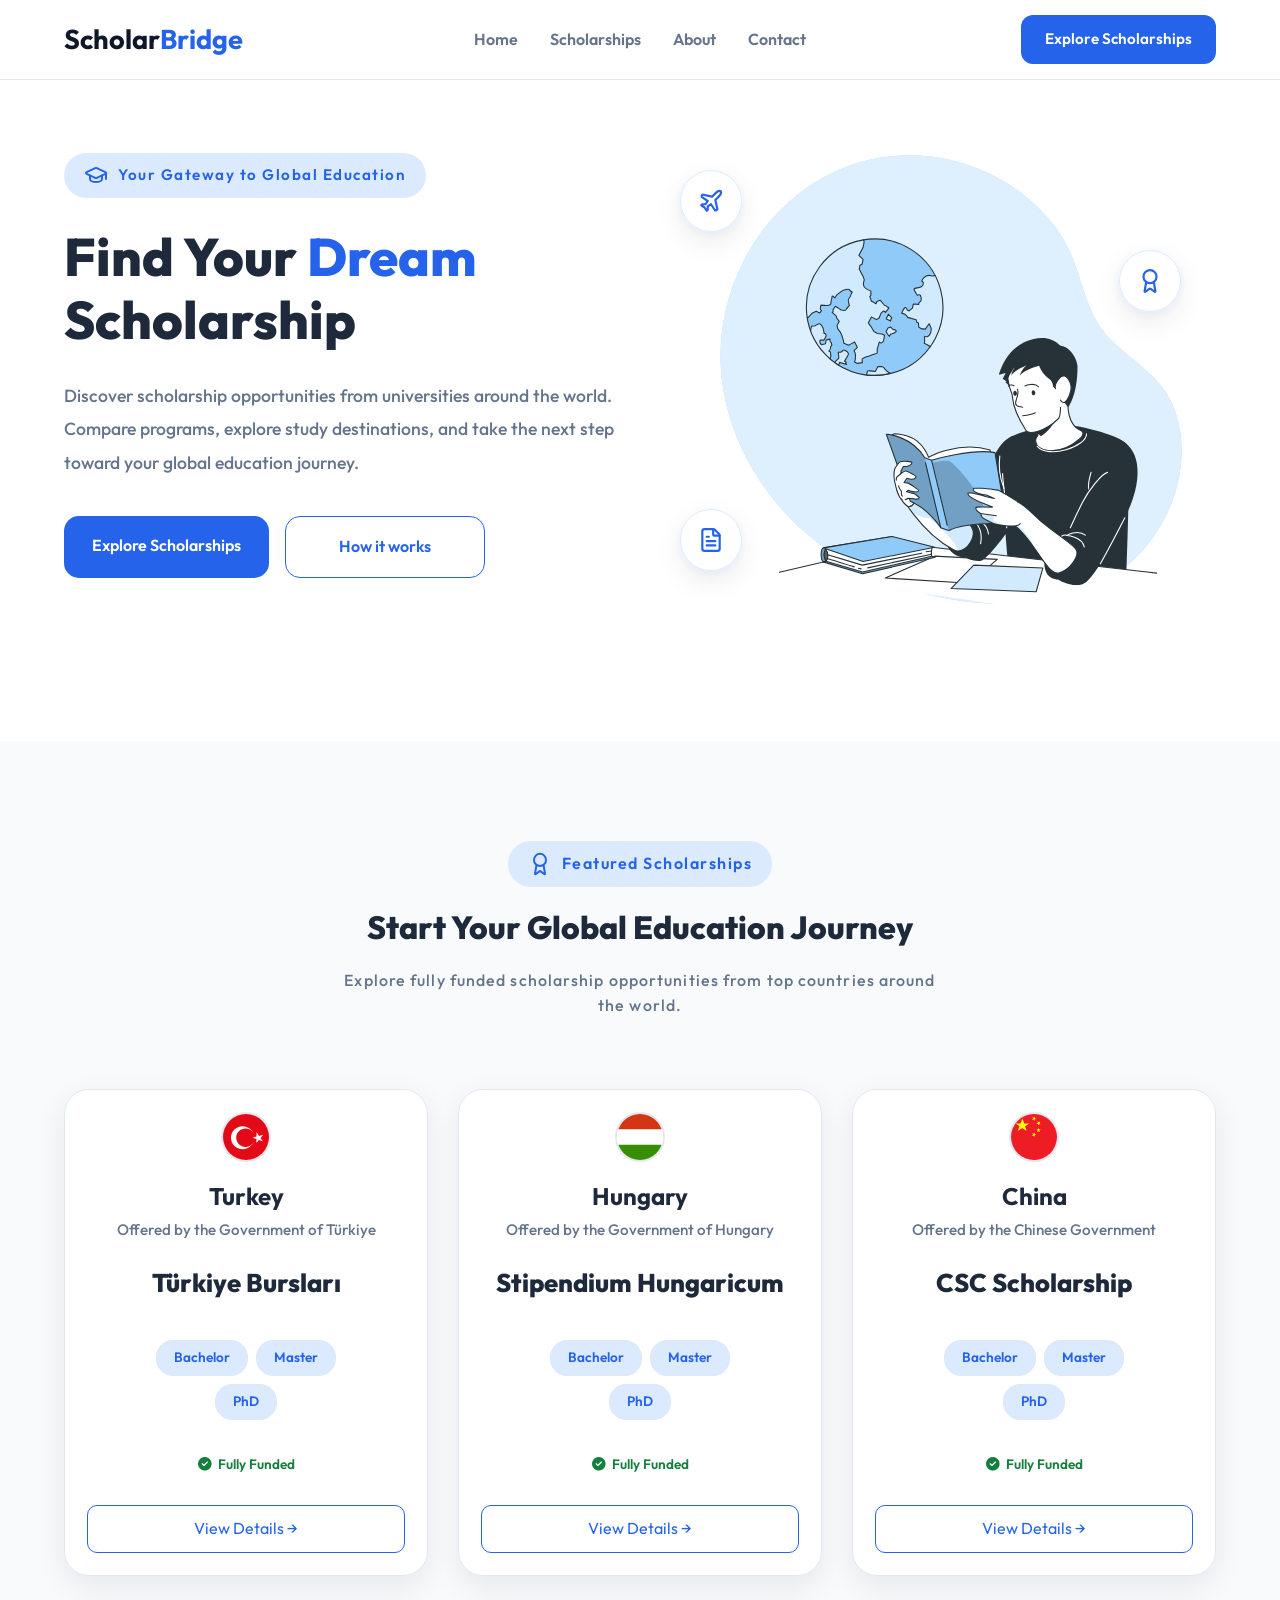
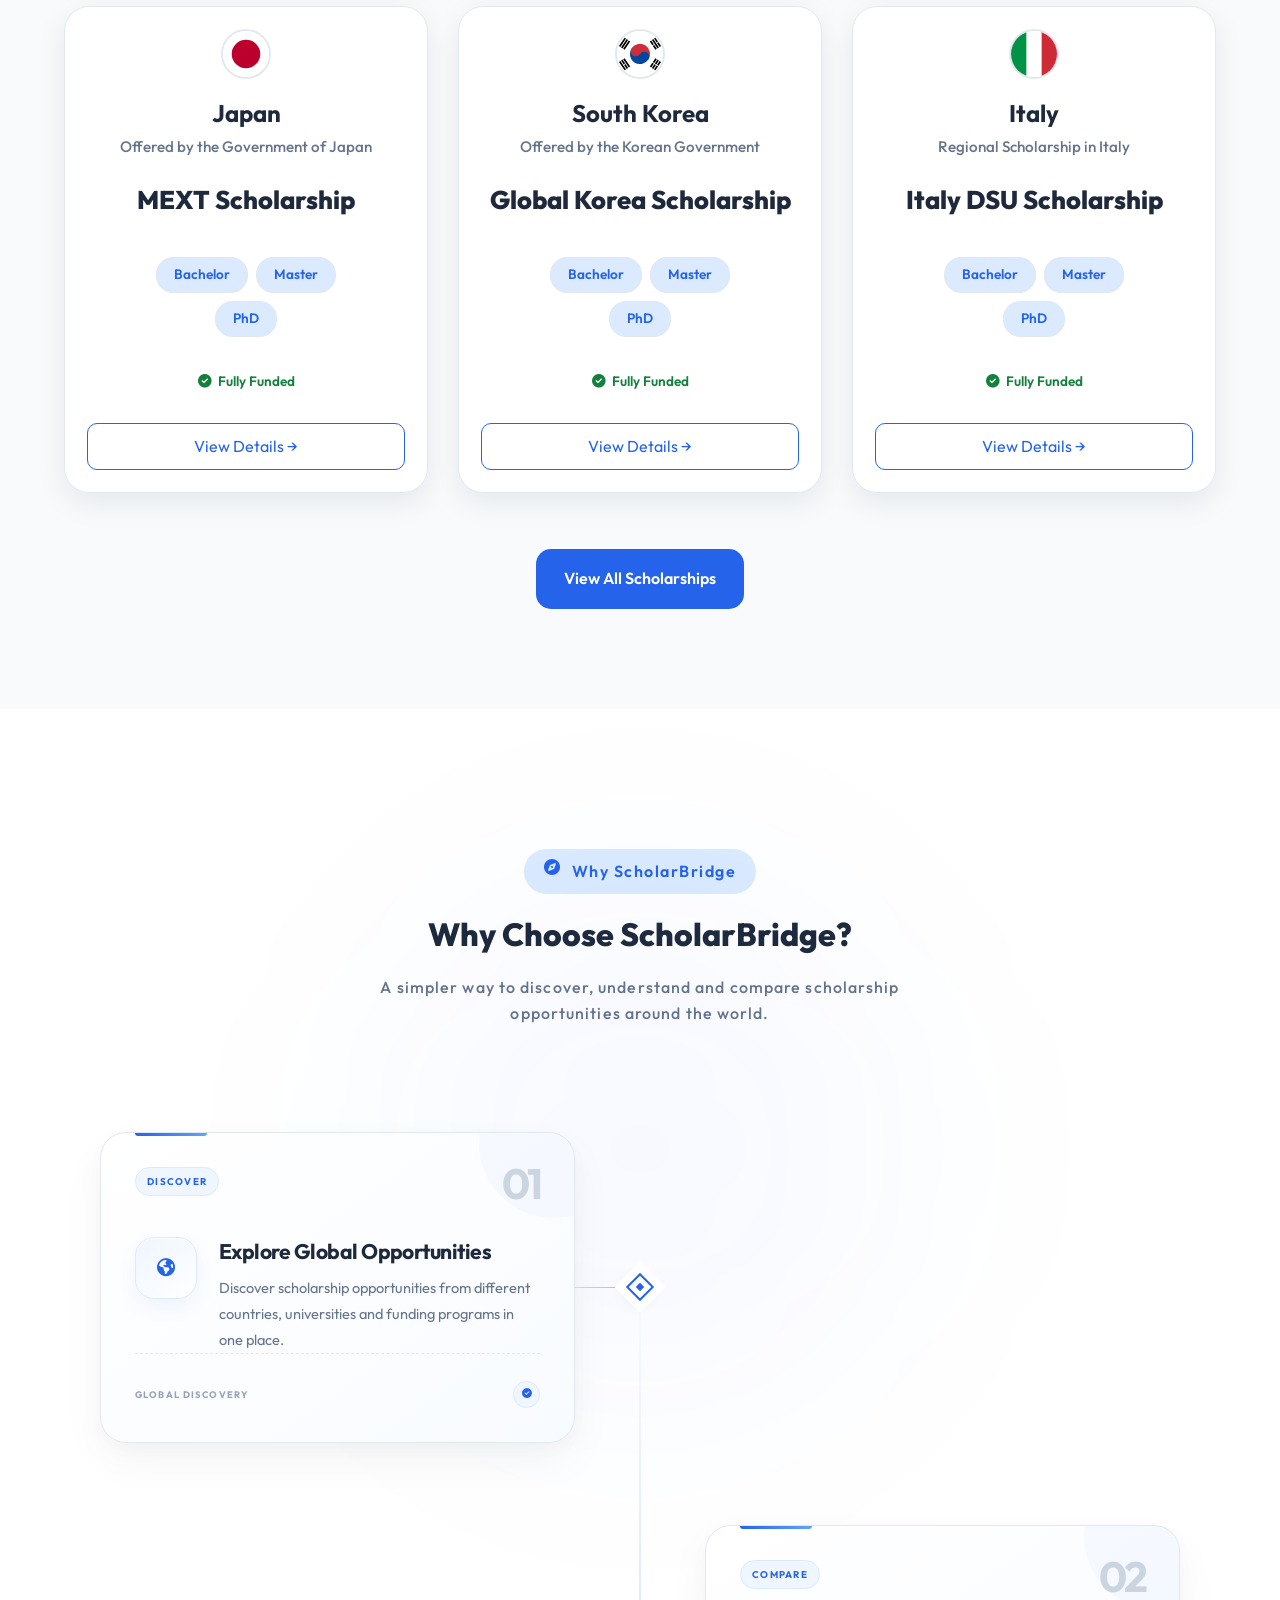
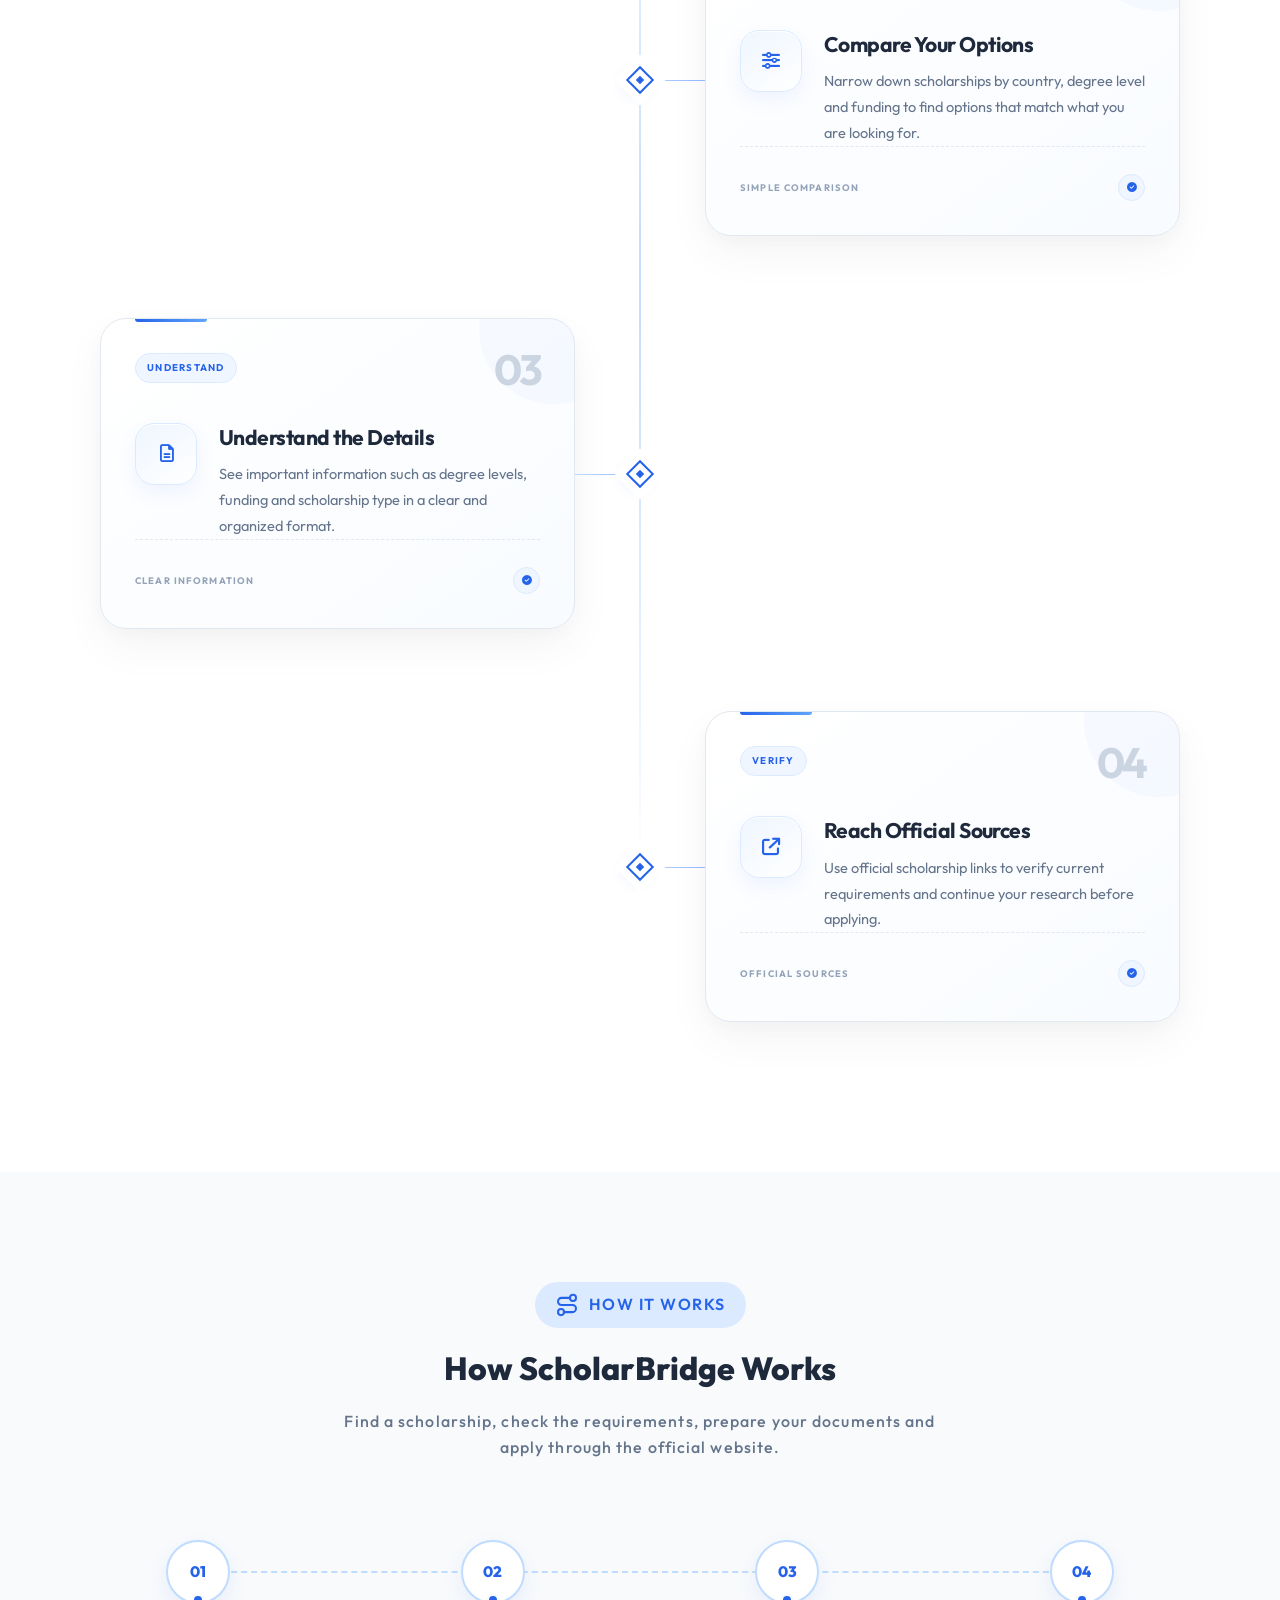
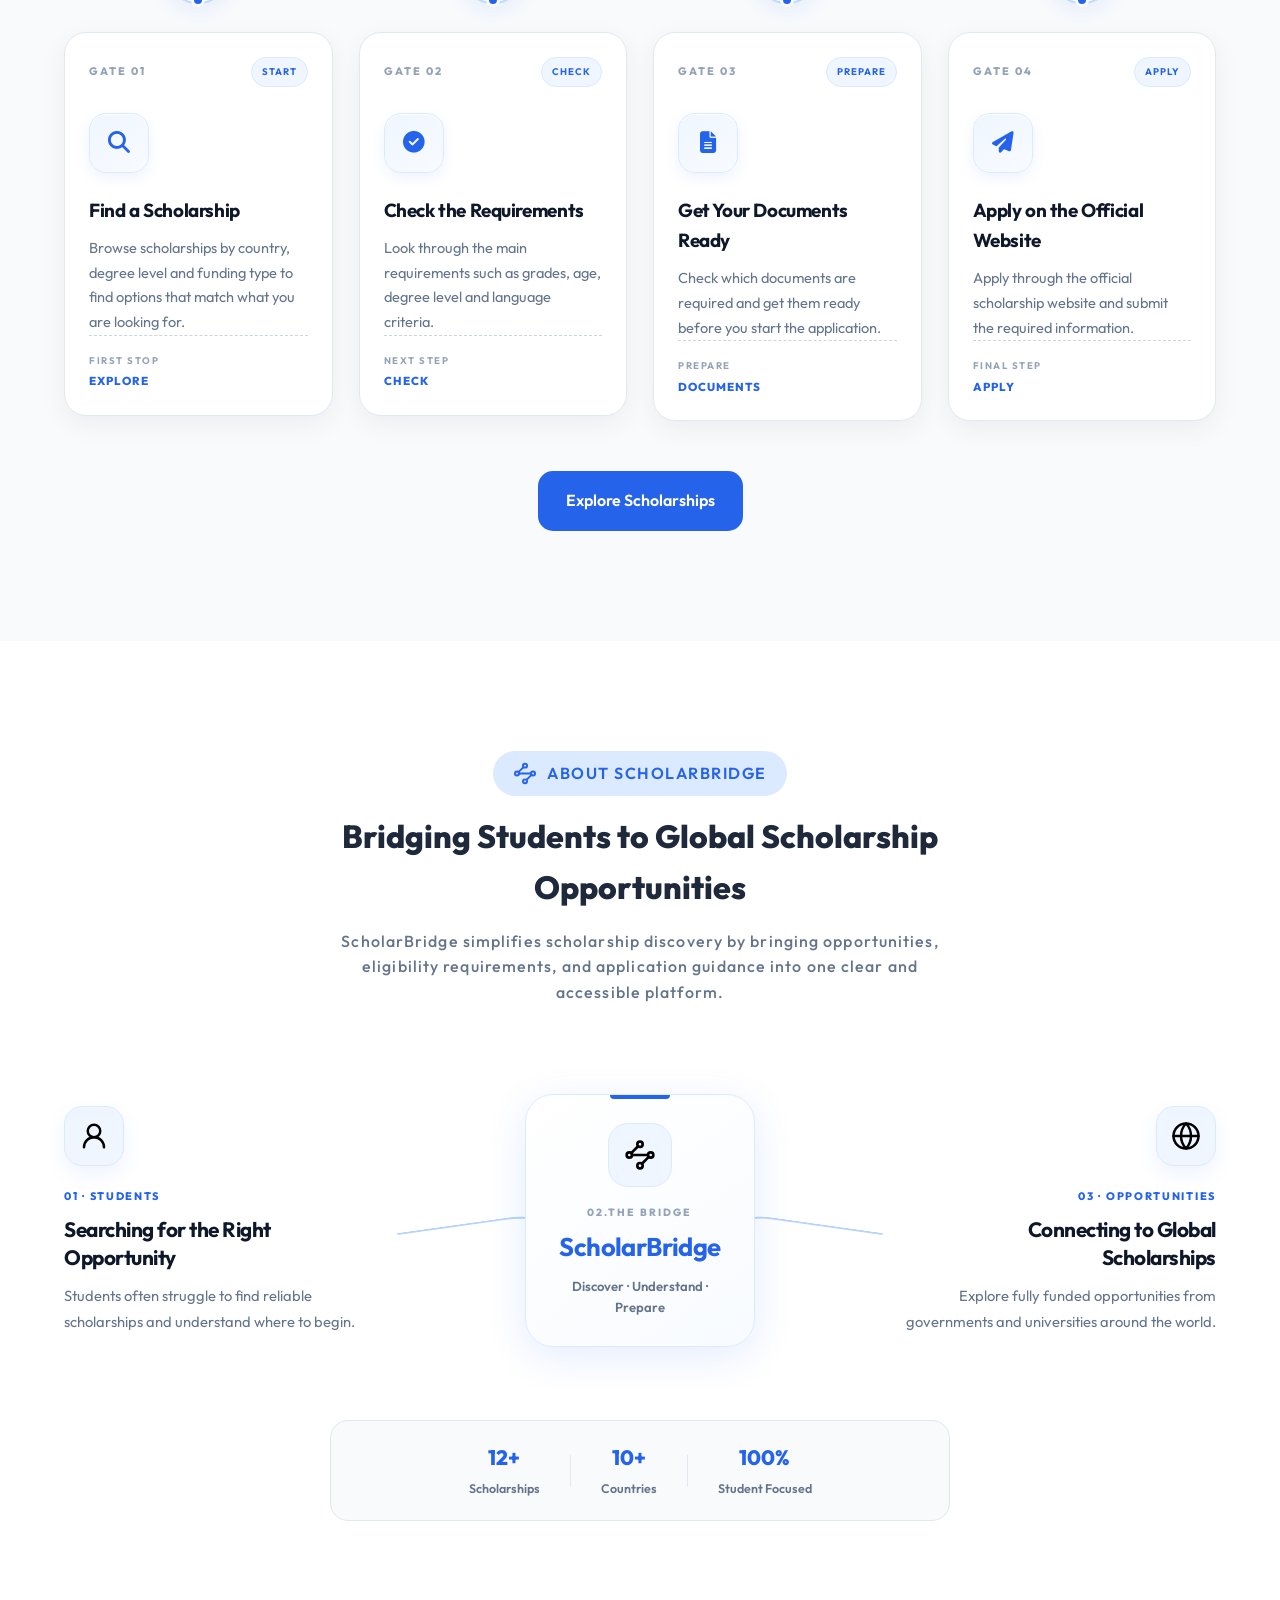
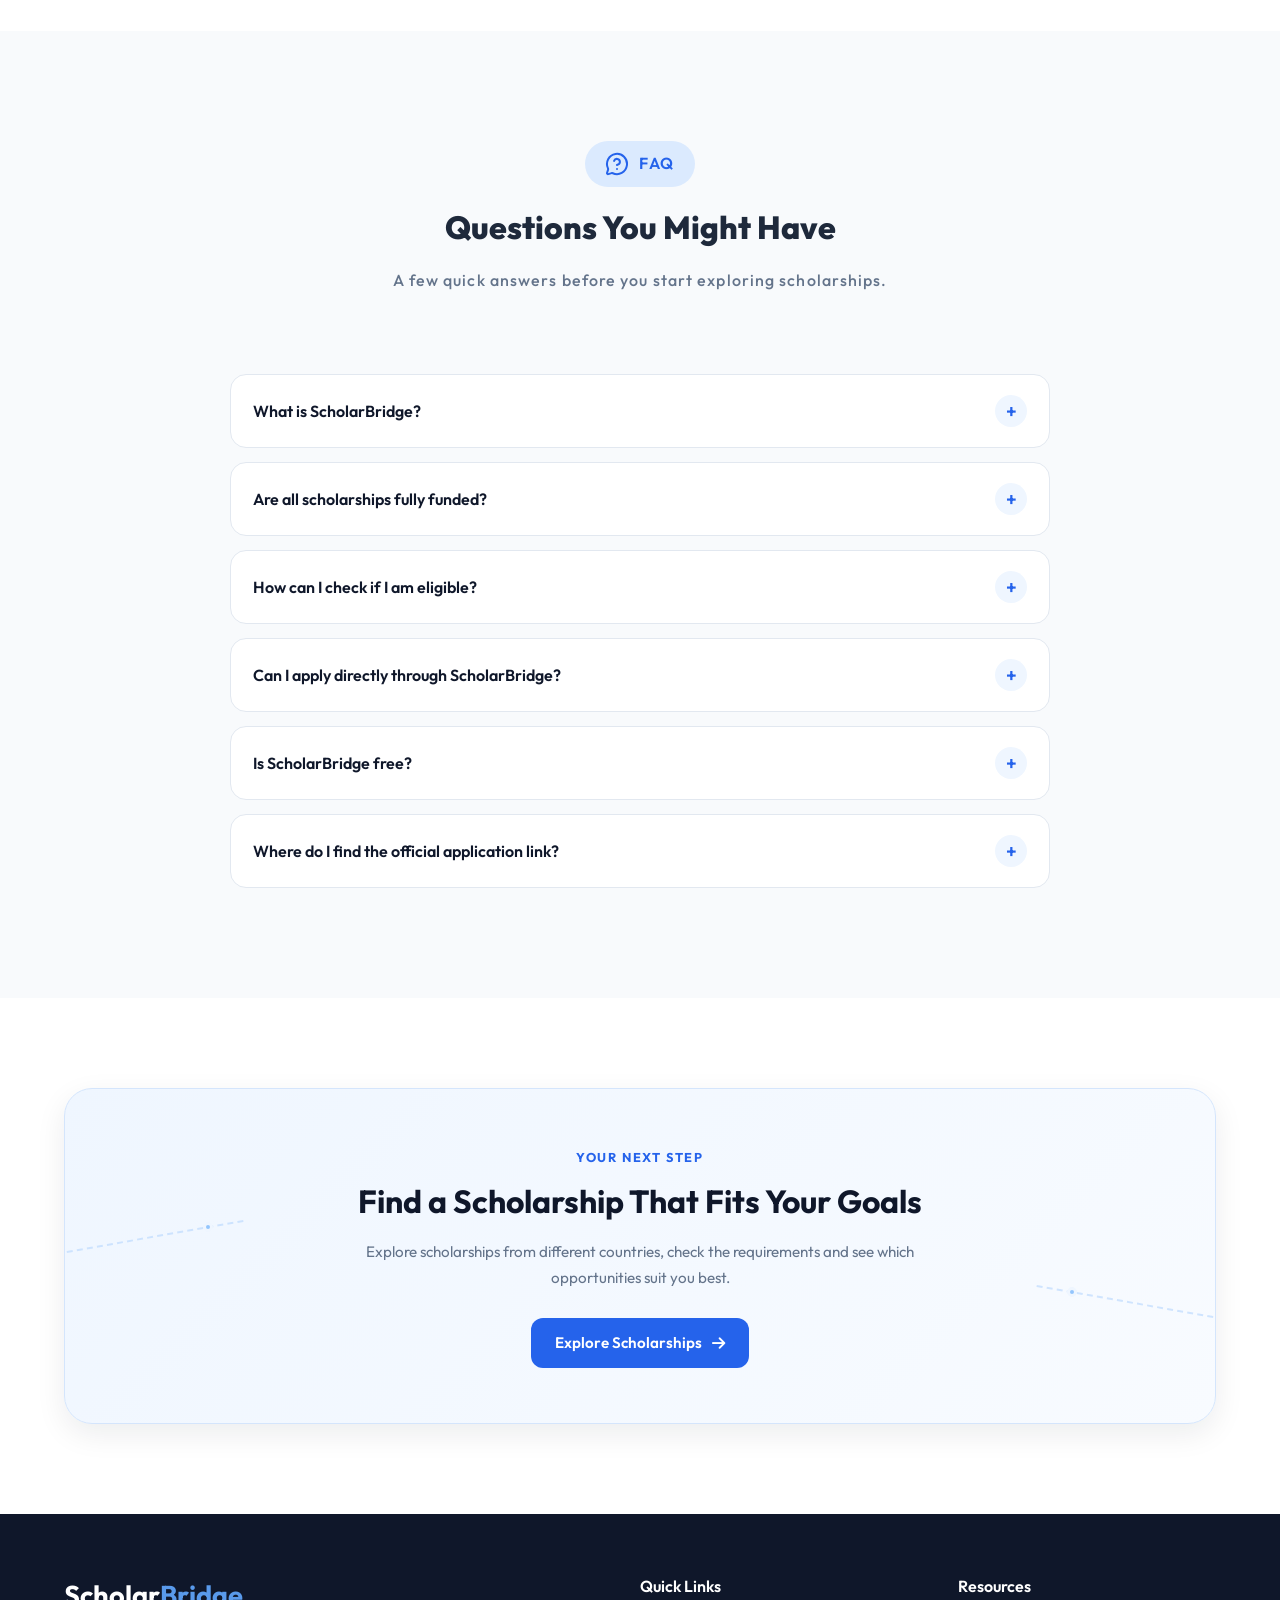
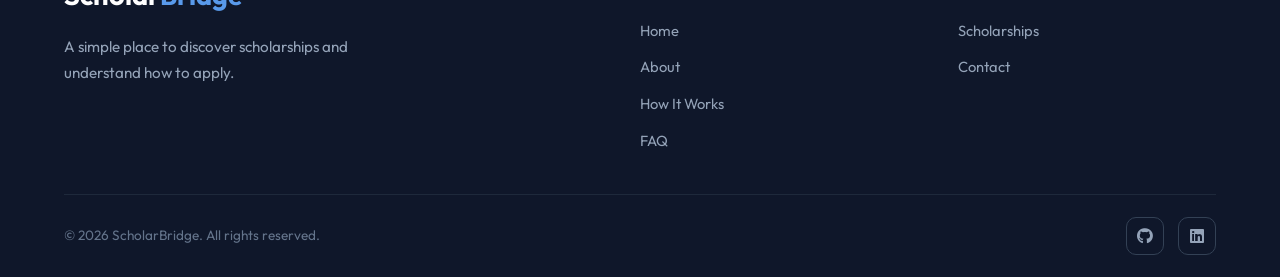
==== commit 70a2936a: "refactor: redesign why choose section" ====
--- a/index.html
+++ b/index.html
@@ -410,314 +410,262 @@
     </div>
 
 </section>
-    <section class="why" id="why">
-
-        <div class="container">
-
-            <!-- Section Heading -->
-            <div class="section-heading">
-
-                <span class="section-badge">
-                    <img src="images/icons/badge-check.svg" alt="badge icon">
-                    Why Choose Scholarship
-                </span>
-
-                <h2>
-                    Why Students Choose ScholarBridge
-                </h2>
-
-                <p>
-                    More than just scholarships — everything you need to start your
-                    international education journey with confidence.
-                </p>
-
-            </div>
-
-            <!-- Journey -->
-            <div class="journey">
-
-
-                <div class="passport-card">
-
-                    <div class="passport-top">
-
-                        <div class="passport-title">
-                            <span>SB PASSPORT</span>
-                        </div>
-
-                        <div class="passport-page">
+   <section class="why" id="why">
+
+    <div class="container">
+
+        <div class="section-heading">
+
+            <div class="section-badge">
+                <i class="fa-solid fa-compass"></i>
+                Why ScholarBridge
+            </div>
+
+            <h2>Why Choose ScholarBridge?</h2>
+
+            <p>
+                A simpler way to discover, understand and compare
+                scholarship opportunities around the world.
+            </p>
+
+        </div>
+
+
+        <div class="why-journey">
+
+
+            <div class="why-row left-row">
+
+                <article class="why-card left-card">
+
+                    <div class="why-card-top">
+
+                        <span class="why-card-label">
+                            DISCOVER
+                        </span>
+
+                        <span class="why-card-number">
                             01
-                        </div>
-
-                    </div>
-
-                    <div class="passport-content">
-
-                        <div class="passport-icon">
-                            <img src="images/icons/earth.svg" alt="Earth Icon">
-                        </div>
-
-                        <div class="passport-text">
-
-                            <h3>Global Opportunities</h3>
+                        </span>
+
+                    </div>
+
+
+                    <div class="why-card-content">
+
+                        <div class="why-card-icon">
+                            <i class="fa-solid fa-earth-americas"></i>
+                        </div>
+
+                        <div class="why-card-text">
+
+                            <h3>Explore Global Opportunities</h3>
 
                             <p>
-                                Discover fully funded scholarships from governments
-                                and universities around the world.
+                                Discover scholarship opportunities from
+                                different countries, universities and
+                                funding programs in one place.
                             </p>
 
                         </div>
 
                     </div>
 
-                    <div class="passport-bottom">
-
-                        <div>
-                            <small>Issued By</small>
-                            <strong>ScholarBridge</strong>
-                        </div>
-
-                        <div>
-                            <small>Passport No.</small>
-                            <strong>SB-GL-0001</strong>
-                        </div>
-
-                    </div>
-
-                    <div class="passport-watermark">
-                        <img src="images/icons/earth watermark.svg" alt="">
-                    </div>
-
-                </div>
-                <div class="journey-row">
-                    <!-- Flight Connector -->
-                    <svg class="flight-line" viewBox="0 0 330 170" preserveAspectRatio="none">
-
-                        <circle class="start-dot" cx="10" cy="20" r="5" />
-
-                        <path d="M15 20
-                   C120 20,
-                     120 150,
-                     310 150" />
-
-                        <circle class="end-dot" cx="310" cy="150" r="5" />
-
-                    </svg>
-
-                    <!-- Plane -->
-
-                    <div class="journey-plane">
-
-                        <img src="images/icons/plane.svg" alt="Plane">
-
-                    </div>
-                </div>
-
-
-
-
-                <!-- ================= Card 2 ================= -->
-                <div class="journey-item right">
-
-                    <div class="passport-card">
-
-                        <div class="passport-top">
-
-                            <div class="passport-title">
-                                <span>SB PASSPORT</span>
-                            </div>
-
-                            <div class="passport-page">
-                                02
-                            </div>
-
-                        </div>
-
-                        <div class="passport-content">
-
-                            <div class="passport-icon">
-                                <img src="images/icons/shield-check.svg" alt="shield icon">
-                            </div>
-
-                            <div class="passport-text">
-
-                                <h3>Verified Scholarships</h3>
-
-                                <p>
-                                    Every scholarship is carefully researched and verified, so you can apply with
-                                    confidence.
-                                </p>
-
-                            </div>
-
-                        </div>
-
-                        <div class="passport-bottom">
-
-                            <div>
-                                <small>Issued By</small>
-                                <strong>ScholarBridge</strong>
-                            </div>
-
-                            <div>
-                                <small>Passport No.</small>
-                                <strong>SB-VR-0002</strong>
-                            </div>
-
-                        </div>
-
-                        <div class="passport-watermark">
-                            <img src="images/icons/shield-check watermark.svg" alt="">
-                        </div>
-
-                    </div>
-
-                </div>
-
-
-                <!-- ================= Card 3 ================= -->
-                <div class="journey-item left">
-
-                    <div class="passport-card">
-
-                        <div class="passport-top">
-
-                            <div class="passport-title">
-                                <span>SB PASSPORT</span>
-                            </div>
-
-                            <div class="passport-page">
-                                03
-                            </div>
-
-                        </div>
-
-                        <div class="passport-content">
-
-                            <div class="passport-icon">
-                                <img src="images/icons/compass.svg" alt="compass icon">
-                            </div>
-
-                            <div class="passport-text">
-
-                                <h3>Step-by-Step Guidance</h3>
-
-                                <p>
-                                    From eligibility to application, follow a clear roadmap designed to simplify your
-                                    scholarship journey.
-                                </p>
-
-                            </div>
-
-                        </div>
-
-                        <div class="passport-bottom">
-
-                            <div>
-                                <small>Issued By</small>
-                                <strong>ScholarBridge</strong>
-                            </div>
-
-                            <div>
-                                <small>Passport No.</small>
-                                <strong>SB-GD-0003</strong>
-                            </div>
-
-                        </div>
-
-                        <div class="passport-watermark">
-                            <img src="images/icons/compass watermark.svg" alt="">
-                        </div>
-
-                    </div>
-
-                </div>
-                <div class="journey-row">
-                    <!-- Flight Connector -->
-                    <svg class="flight-line" viewBox="0 0 330 170" preserveAspectRatio="none">
-
-                        <circle class="start-dot" cx="10" cy="20" r="5" />
-
-                        <path d="M15 20
-                   C120 20,
-                     120 150,
-                     310 150" />
-
-                        <circle class="end-dot" cx="310" cy="150" r="5" />
-
-                    </svg>
-
-                    <!-- Plane -->
-
-                    <div class="journey-plane">
-
-                        <img src="images/icons/plane.svg" alt="Plane">
-
-                    </div>
-                </div>
-
-
-
-                <!-- ================= Card 4 ================= -->
-                <div class="journey-item right">
-
-                    <div class="passport-card">
-
-                        <div class="passport-top">
-
-                            <div class="passport-title">
-                                <span>SB PASSPORT</span>
-                            </div>
-
-                            <div class="passport-page">
-                                04
-                            </div>
-
-                        </div>
-
-                        <div class="passport-content">
-
-                            <div class="passport-icon">
-                                <img src="images/icons/file-text.svg" alt="file icon">
-                            </div>
-
-                            <div class="passport-text">
-
-                                <h3>Application Ready</h3>
-
-                                <p>
-                                    Prepare with confidence using clear requirements, important documents, and
-                                    application guidance.
-                                </p>
-
-                            </div>
-
-                        </div>
-
-                        <div class="passport-bottom">
-
-                            <div>
-                                <small>Issued By</small>
-                                <strong>ScholarBridge</strong>
-                            </div>
-
-                            <div>
-                                <small>Passport No.</small>
-                                <strong>SB-AR-0004</strong>
-                            </div>
-
-                        </div>
-
-                        <div class="passport-watermark">
-                            <img src="images/icons/file-text watermark.svg" alt="">
-                        </div>
-
-                    </div>
-
-                </div>
-
-            </div>
-    </section>
+
+                    <div class="why-card-bottom">
+
+                        <span>Global Discovery</span>
+
+                        <i class="fa-solid fa-circle-check"></i>
+
+                    </div>
+
+                </article>
+
+
+                <div class="why-node">
+                    <span>01</span>
+                </div>
+
+            </div>
+
+
+
+            <div class="why-row right-row">
+
+                <article class="why-card right-card">
+
+                    <div class="why-card-top">
+
+                        <span class="why-card-label">
+                            COMPARE
+                        </span>
+
+                        <span class="why-card-number">
+                            02
+                        </span>
+
+                    </div>
+
+
+                    <div class="why-card-content">
+
+                        <div class="why-card-icon">
+                            <i class="fa-solid fa-sliders"></i>
+                        </div>
+
+                        <div class="why-card-text">
+
+                            <h3>Compare Your Options</h3>
+
+                            <p>
+                                Narrow down scholarships by country,
+                                degree level and funding to find options
+                                that match what you are looking for.
+                            </p>
+
+                        </div>
+
+                    </div>
+
+
+                    <div class="why-card-bottom">
+
+                        <span>Simple Comparison</span>
+
+                        <i class="fa-solid fa-circle-check"></i>
+
+                    </div>
+
+                </article>
+
+
+                <div class="why-node">
+                    <span>02</span>
+                </div>
+
+            </div>
+
+
+
+            <div class="why-row left-row">
+
+                <article class="why-card left-card">
+
+                    <div class="why-card-top">
+
+                        <span class="why-card-label">
+                            UNDERSTAND
+                        </span>
+
+                        <span class="why-card-number">
+                            03
+                        </span>
+
+                    </div>
+
+
+                    <div class="why-card-content">
+
+                        <div class="why-card-icon">
+                            <i class="fa-regular fa-file-lines"></i>
+                        </div>
+
+                        <div class="why-card-text">
+
+                            <h3>Understand the Details</h3>
+
+                            <p>
+                                See important information such as degree
+                                levels, funding and scholarship type in a
+                                clear and organized format.
+                            </p>
+
+                        </div>
+
+                    </div>
+
+
+                    <div class="why-card-bottom">
+
+                        <span>Clear Information</span>
+
+                        <i class="fa-solid fa-circle-check"></i>
+
+                    </div>
+
+                </article>
+
+
+                <div class="why-node">
+                    <span>03</span>
+                </div>
+
+            </div>
+
+
+
+            <div class="why-row right-row">
+
+                <article class="why-card right-card">
+
+                    <div class="why-card-top">
+
+                        <span class="why-card-label">
+                            VERIFY
+                        </span>
+
+                        <span class="why-card-number">
+                            04
+                        </span>
+
+                    </div>
+
+
+                    <div class="why-card-content">
+
+                        <div class="why-card-icon">
+                            <i class="fa-solid fa-arrow-up-right-from-square"></i>
+                        </div>
+
+                        <div class="why-card-text">
+
+                            <h3>Reach Official Sources</h3>
+
+                            <p>
+                                Use official scholarship links to verify
+                                current requirements and continue your
+                                research before applying.
+                            </p>
+
+                        </div>
+
+                    </div>
+
+
+                    <div class="why-card-bottom">
+
+                        <span>Official Sources</span>
+
+                        <i class="fa-solid fa-circle-check"></i>
+
+                    </div>
+
+                </article>
+
+
+                <div class="why-node">
+                    <span>04</span>
+                </div>
+
+            </div>
+
+
+        </div>
+
+    </div>
+
+</section>
     <section class="how-it-works" id="how-it-works">
 
         <div class="container">
--- a/css/style.css
+++ b/css/style.css
@@ -859,551 +859,544 @@
     }
 }
 .why {
-    padding: 100px 0;
-    background: var(--surface);
-}
-
-
-.journey {
     position: relative;
-    margin-top: 80px;
-}
-.section-badge{
+    padding: 140px 0 150px;
+    background: #FFFFFF;
+    overflow: hidden;
+}
+
+.why::before {
+    content: "";
+    position: absolute;
+    width: 520px;
+    height: 520px;
+    top: 180px;
+    left: 50%;
+    background: rgba(37, 99, 235, .035);
+    border-radius: 50%;
+    filter: blur(120px);
+    transform: translateX(-50%);
+    pointer-events: none;
+}
+
+.why-journey {
+    position: relative;
+    max-width: 1120px;
+    margin: 105px auto 0;
+    display: flex;
+    flex-direction: column;
+    gap: 82px;
+}
+
+.why-journey::before {
+    content: "";
+    position: absolute;
+    top: 135px;
+    bottom: 135px;
+    left: 50%;
+    width: 1px;
+    background: linear-gradient(
+        to bottom,
+        transparent,
+        #BFDBFE,
+        #8FB6FF,
+        #BFDBFE,
+        transparent
+    );
+    transform: translateX(-50%);
+}
+
+.why-row {
+    min-height: 300px;
+    position: relative;
+    display: grid;
+    grid-template-columns: minmax(0, 1fr) 130px minmax(0, 1fr);
+    align-items: center;
+}
+
+.why-card {
+    width: 100%;
+    max-width: 475px;
+    min-height: 285px;
+    position: relative;
+    display: flex;
+    flex-direction: column;
+    padding: 34px;
+    background: linear-gradient(
+        145deg,
+        #FFFFFF,
+        #F8FBFF
+    );
+    border: 1px solid #E2E8F0;
+    border-radius: 26px;
+    box-shadow:
+        0 6px 18px rgba(15, 23, 42, .025),
+        0 18px 45px rgba(15, 23, 42, .045);
+    overflow: hidden;
+    transition:
+        transform .35s ease,
+        border-color .35s ease,
+        box-shadow .35s ease;
+}
+
+.why-card::before {
+    content: "";
+    position: absolute;
+    top: 0;
+    left: 34px;
+    width: 72px;
+    height: 3px;
+    background: linear-gradient(
+        90deg,
+        #2563EB,
+        #60A5FA
+    );
+    border-radius: 0 0 5px 5px;
+}
+
+.why-card::after {
+    content: "";
+    position: absolute;
+    width: 150px;
+    height: 150px;
+    top: -65px;
+    right: -55px;
+    background: rgba(37, 99, 235, .028);
+    border-radius: 50%;
+    pointer-events: none;
+}
+
+.left-card {
+    grid-column: 1;
+    justify-self: end;
+}
+
+.right-card {
+    grid-column: 3;
+    justify-self: start;
+}
+
+.why-card > * {
+    position: relative;
+    z-index: 2;
+}
+
+.why-row::after {
+    content: "";
+    position: absolute;
+    top: 50%;
+    width: 65px;
+    height: 1px;
+    background: linear-gradient(
+        90deg,
+        #BFDBFE,
+        #8FB6FF
+    );
+}
+
+.left-row::after {
+    left: calc(50% - 65px);
+}
+
+.right-row::after {
+    left: 50%;
+}
+
+.why-card-top {
+    min-height: 38px;
+    display: flex;
+    align-items: flex-start;
+    justify-content: space-between;
+    gap: 20px;
+    margin-bottom: 32px;
+}
+
+.why-card-label {
     display: inline-flex;
-    gap: 10px;
-}
-
-
-.journey-item {
-    position: relative;
-    min-height: 280px;
-}
-
-.left {
-    display: flex;
-    justify-content: flex-start;
-}
-
-.right {
-    display: flex;
-    justify-content: flex-end;
-}
-
-.passport-card {
-
-    position: relative;
-
-    width: 380px;
-
-    min-height: 230px;
-
-    padding: 28px;
-
-    background: #FFFFFF;
-
-    border: 1px solid #E6EAF0;
-
-    border-radius: 24px;
-
-    overflow: hidden;
-    transition: 0.3s ease;
-
-    box-shadow: 0 8px 25px rgba(15, 23, 42, .06)
-}
-
-.passport-card::before {
-    content: "";
-
-    position: absolute;
-
-    top: 0;
-    left: 50%;
-
-    width: 0;
-    height: 3px;
-
-    background: linear-gradient(90deg,
-            #60A5FA,
-            #2563EB,
-            #60A5FA);
-
-    transform: translateX(-50%);
-
-    transition: .35s ease;
-}
-
-.passport-card:hover::before {
-    width: 100%;
-}
-
-.passport-card:hover {
-
-    transform: translateY(-8px);
-    box-shadow: 0 20px 45px rgba(15, 23, 42, .12);
-
-}
-
-
-.passport-top {
-
-    display: flex;
-
-    justify-content: space-between;
-
-    align-items: flex-start;
-
-}
-
-.passport-title span {
-
-    font-size: .72rem;
-
-    letter-spacing: 3px;
-
-    color: #64748B;
-
-}
-
-
-.passport-page {
-
-    font-size: 2.4rem;
-
-    font-weight: 800;
-
-    letter-spacing: -2px;
-
+    align-items: center;
+    min-height: 28px;
+    padding: 6px 11px;
+    background: #EFF6FF;
+    border: 1px solid #DBEAFE;
+    border-radius: 999px;
+    color: #2563EB;
+    font-size: .61rem;
+    font-weight: 700;
+    letter-spacing: .13em;
+    text-transform: uppercase;
+}
+
+.why-card-number {
     color: #CBD5E1;
-    opacity: .25;
-}
-
-
-.passport-content {
-
-    display: flex;
-    margin-top: 24px;
-
-    margin-bottom: 26px;
-
-    gap: 18px;
-
-    align-items: flex-start;
-
-}
-
-.passport-icon {
-
+    font-size: 2.65rem;
+    font-weight: 700;
+    line-height: .8;
+    letter-spacing: -.07em;
+}
+
+.why-card-content {
+    display: grid;
+    grid-template-columns: 62px 1fr;
+    gap: 22px;
+    align-items: start;
+}
+
+.why-card-icon {
     width: 62px;
     height: 62px;
-
-    display: flex;
+    display: flex;
+    align-items: center;
     justify-content: center;
+    background: linear-gradient(
+        145deg,
+        #EFF6FF,
+        #FFFFFF
+    );
+    border: 1px solid #DBEAFE;
+    border-radius: 19px;
+    color: #2563EB;
+    font-size: 1.12rem;
+    box-shadow:
+        inset 0 1px 0 rgba(255, 255, 255, .95),
+        0 8px 20px rgba(37, 99, 235, .07);
+    transition: transform .35s ease;
+}
+
+.why-card-text h3 {
+    max-width: 320px;
+    margin: 1px 0 10px;
+    color: #1E293B;
+    font-size: 1.32rem;
+    font-weight: 700;
+    line-height: 1.3;
+    letter-spacing: -.025em;
+}
+
+.why-card-text p {
+    max-width: 330px;
+    margin: 0;
+    color: #64748B;
+    font-size: .91rem;
+    line-height: 1.78;
+}
+
+.why-card-bottom {
+    display: flex;
     align-items: center;
-
-    border-radius: 18px;
-
+    justify-content: space-between;
+    gap: 18px;
+    margin-top: auto;
+    padding-top: 27px;
+    border-top: 1px dashed #E2E8F0;
+}
+
+.why-card-bottom span {
+    color: #94A3B8;
+    font-size: .59rem;
+    font-weight: 700;
+    letter-spacing: .12em;
+    text-transform: uppercase;
+}
+
+.why-card-bottom i {
+    width: 27px;
+    height: 27px;
+    display: flex;
+    align-items: center;
+    justify-content: center;
     background: #EFF6FF;
-
     border: 1px solid #DBEAFE;
-
+    border-radius: 50%;
+    color: #2563EB;
+    font-size: .62rem;
+    transition: .3s ease;
+}
+
+.why-node {
+    width: 20px;
+    height: 20px;
+    position: absolute;
+    top: 50%;
+    left: 50%;
+    z-index: 5;
+    background: #FFFFFF;
+    border: 2px solid #2563EB;
+    transform: translate(-50%, -50%) rotate(45deg);
     box-shadow:
-        inset 0 1px 0 rgba(255, 255, 255, .8),
-        0 4px 12px rgba(37, 99, 235, .08);
-
-    flex-shrink: 0;
-    transition: 0.3s ease;
-}
-
-.passport-icon:hover {
-    transform: scale(1.08);
-}
-
-.passport-icon img {
-
-    width: 32px;
-    height: 32px;
-
-    object-fit: contain;
-
-}
-
-
-.passport-text h3 {
-    letter-spacing: -0.5px;
-    margin-bottom: 10px;
-
-    font-size: 1.3rem;
-
-}
-
-.passport-text p {
-
-    line-height: 1.7;
-
-    color: #64748B;
-
-}
-
-.passport-bottom {
-
-    display: flex;
-
-    justify-content: space-between;
-
-    margin-top: 6px;
-
-}
-
-.passport-bottom small {
-
-    display: block;
-
-    color: #94A3B8;
-
-    margin-bottom: 4px;
-
-}
-
-.passport-bottom strong {
-
-    font-size: .9rem;
-    font-family: monospace;
-
-}
-
-.passport-watermark {
+        0 0 0 8px #FFFFFF,
+        0 5px 16px rgba(37, 99, 235, .12);
+}
+
+.why-node::before {
+    content: "";
+    width: 6px;
+    height: 6px;
     position: absolute;
-
-    inset: 0;
-
-    display: flex;
-    justify-content: center;
-    align-items: center;
-
-    opacity: .06;
-
-    pointer-events: none;
-}
-
-.passport-watermark img {
-    width: 200px;
-    height: 200px;
-}
-
-/* =========================
-   Journey Plane
-========================= */
-.journey-row {
-
-    position: relative;
-
-    display: flex;
-
-    justify-content: space-between;
-
-    align-items: center;
-
-    margin-bottom: 180px;
-
-}
-
-.journey-plane {
-
-    position: absolute;
-
-    left: 54%;
-    top: 54%;
-    margin-top: 42px;
-
-    transform: translate(-50%, -50%) rotate(42deg);
-
-    width: 68px;
-    height: 68px;
-
-    border-radius: 50%;
-
-    background: linear-gradient(145deg,
-            #ffffff,
-            #f8fbff);
-
-    border: 1px solid #d6e6ff;
-
-    display: flex;
-    justify-content: center;
-    align-items: center;
-
-    box-shadow:
-        0 18px 40px rgba(59, 130, 246, .15),
-        0 6px 15px rgba(59, 130, 246, .08);
-
-    transition: .35s ease;
-
-    z-index: 20;
-
-    animation: planeFloat 4s ease-in-out infinite;
-
-}
-
-.journey-plane img {
-
-    width: 29px;
-    height: 29px;
-    object-fit: contain;
-    
-}
-
-.flight-line {
-
-    position: absolute;
-
-    left: 38%;
-    top: 63%;
-
-    width: 330px;
-    height: 170px;
-
-    overflow: visible;
-
-    pointer-events: none;
-
-}
-
-.flight-line path {
-
-    fill: none;
-
-    stroke: #8FB6FF;
-
-    stroke-width: 2.5;
-
-    stroke-linecap: round;
-
-    stroke-dasharray: 9 8;
-
-
-}
-
-.flight-line .start-dot {
-
-    fill: #8FB6FF;
-    filter: drop-shadow(0 0 8px rgba(37, 99, 235, .4));
-
-}
-
-.flight-line .end-dot {
-
-    fill: #8FB6FF;
-
-    filter: drop-shadow(0 0 8px rgba(37, 99, 235, .4));
-
-}
-
-.journey-plane:hover {
-
-    transform:
-        translate(-50%, -50%) rotate(50deg) scale(1.08);
-    border: 1px solid rgba(129, 190, 254, 0.555);
-
-    box-shadow:
-        0 22px 45px rgba(59, 130, 246, .25),
-        0 10px 20px rgba(59, 130, 246, .12);
-
-}
-
-@media (max-width:1200px) {
-
+    top: 50%;
+    left: 50%;
+    background: #2563EB;
+    transform: translate(-50%, -50%);
+}
+
+.why-node span {
+    display: none;
+}
+
+@media (hover: hover) and (pointer: fine) {
+    .why-card:hover {
+        transform: translateY(-8px);
+        border-color: #BFDBFE;
+        box-shadow:
+            0 10px 24px rgba(15, 23, 42, .035),
+            0 24px 55px rgba(15, 23, 42, .085);
+    }
+
+    .why-card:hover .why-card-icon {
+        transform: translateY(-4px);
+    }
+
+    .why-card:hover .why-card-bottom i {
+        transform: translateX(3px);
+        background: #DBEAFE;
+    }
+}
+
+@media (max-width: 1200px) {
     .why {
-
-        padding: 80px 0;
-
-    }
-
-    .journey-row {
-
-        margin-bottom: 170px;
-
-    }
-
-    .passport-card {
-
-        width: 310px;
-
-        padding: 24px;
-
-    }
-
-    .passport-content {
-
+        padding: 120px 0 125px;
+    }
+
+    .why-journey {
+        max-width: 980px;
+        margin-top: 90px;
+        gap: 65px;
+    }
+
+    .why-row {
+        grid-template-columns: minmax(0, 1fr) 110px minmax(0, 1fr);
+    }
+
+    .why-card {
+        max-width: 420px;
+        min-height: 275px;
+        padding: 30px;
+    }
+
+    .why-card::before {
+        left: 30px;
+    }
+
+    .why-card-content {
+        grid-template-columns: 56px 1fr;
+        gap: 18px;
+    }
+
+    .why-card-icon {
+        width: 56px;
+        height: 56px;
+        border-radius: 17px;
+    }
+
+    .why-row::after {
+        width: 55px;
+    }
+
+    .left-row::after {
+        left: calc(50% - 55px);
+    }
+}
+
+@media (max-width: 1024px) {
+    .why {
+        padding: 95px 0 105px;
+    }
+
+    .why::before,
+    .why-journey::before,
+    .why-row::after,
+    .why-node {
+        display: none;
+    }
+
+    .why-journey {
+        max-width: 900px;
+        margin: 70px auto 0;
+        display: grid;
+        grid-template-columns: repeat(2, minmax(0, 1fr));
+        gap: 24px;
+    }
+
+    .why-row {
+        min-height: auto;
+        display: block;
+    }
+
+    .why-card,
+    .left-card,
+    .right-card {
+        max-width: none;
+        min-height: 290px;
+        height: 100%;
+        grid-column: auto;
+        justify-self: auto;
+        padding: 28px;
+    }
+
+    .why-card::before {
+        left: 28px;
+    }
+
+    .why-card-top {
+        margin-bottom: 28px;
+    }
+
+    .why-card-content {
+        grid-template-columns: 54px 1fr;
+        gap: 17px;
+    }
+
+    .why-card-icon {
+        width: 54px;
+        height: 54px;
+        border-radius: 16px;
+    }
+
+    .why-card-text h3 {
+        font-size: 1.2rem;
+    }
+
+    .why-card-text p {
+        max-width: none;
+        font-size: .87rem;
+    }
+
+    .why-card-bottom {
+        margin-top: 25px;
+        padding-top: 22px;
+    }
+}
+
+@media (max-width: 768px) {
+    .why {
+        padding: 80px 0 85px;
+    }
+
+    .why-journey {
+        max-width: 600px;
+        grid-template-columns: 1fr;
+        gap: 20px;
+        margin-top: 55px;
+    }
+
+    .why-card,
+    .left-card,
+    .right-card {
+        min-height: auto;
+        padding: 26px;
+        border-radius: 22px;
+    }
+
+    .why-card::before {
+        left: 26px;
+        width: 65px;
+    }
+
+    .why-card-top {
+        margin-bottom: 25px;
+    }
+
+    .why-card-content {
+        grid-template-columns: 54px 1fr;
+        gap: 17px;
+    }
+
+    .why-card-text p {
+        max-width: none;
+    }
+
+    .why-card-bottom {
+        margin-top: 25px;
+        padding-top: 20px;
+    }
+}
+
+@media (max-width: 576px) {
+    .why {
+        padding: 65px 0 70px;
+    }
+
+    .why-journey {
+        margin-top: 45px;
+        gap: 16px;
+    }
+
+    .why-card,
+    .left-card,
+    .right-card {
+        padding: 22px;
+        border-radius: 19px;
+        box-shadow:
+            0 5px 16px rgba(15, 23, 42, .025),
+            0 12px 28px rgba(15, 23, 42, .04);
+    }
+
+    .why-card::before {
+        left: 22px;
+        width: 54px;
+    }
+
+    .why-card-top {
+        min-height: 30px;
+        margin-bottom: 21px;
+    }
+
+    .why-card-label {
+        min-height: 24px;
+        padding: 5px 9px;
+        font-size: .54rem;
+    }
+
+    .why-card-number {
+        font-size: 1.85rem;
+    }
+
+    .why-card-content {
+        grid-template-columns: 46px 1fr;
         gap: 14px;
-
-    }
-
-    .passport-icon {
-
-        width: 55px;
-
-        height: 55px;
-
-    }
-
-    .passport-icon img {
-
-        width: 30px;
-
-    }
-
-    .passport-text h3 {
-
-        font-size: 1.15rem;
-
-    }
-
-    .passport-text p {
-
-        font-size: .92rem;
-
-    }
-
-    .passport-page {
-
-        font-size: 1.7rem;
-
-    }
-
-    .journey-plane {
-
-        width: 65px;
-
-        height: 65px;
-
-        left: 53%;
-
-        top: 58%;
-
-    }
-
-    .journey-plane img {
-
-        width: 28px;
-
-        height: 28px;
-
-    }
-
-    .flight-line {
-
-        width: 240px;
-
-        height: 150px;
-
-        left: 39%;
-
-        top: 65%;
-
-    }
-
-}
-
-@media (max-width:992px) {
-
-    .journey {
-
-        display: flex;
-
-        flex-direction: column;
-
-        gap: 50px;
-
-    }
-
-    .journey-row {
-
-        display: flex;
-
-        flex-direction: column;
-
-        align-items: center;
-
-
-
-        margin-bottom: 0;
-
-    }
-
-
-
-    .passport-card {
-
-        width: 100%;
-
-        max-width: 420px;
-
-    }
-
-    .journey-plane {
-
-        display: none;
-
-    }
-
-    .flight-line {
-
-        display: none;
-
-    }
-
-}
-
-@media (max-width:420px) {
-
-    .passport-card {
-
-        padding: 18px;
-
-    }
-
-    .passport-content {
-
-        flex-direction: column;
-
-        align-items: flex-start;
-
-    }
-
-    .passport-icon {
-
-        margin-bottom: 6px;
-
-    }
-
-    .passport-bottom {
-
-        flex-direction: column;
-
-        gap: 12px;
-
-    }
-
-    .passport-page {
-
-        font-size: 1.3rem;
-
-    }
-
-    .passport-watermark {
-
-        right: -10px;
-
-        bottom: -10px;
-
-    }
-
-    .passport-watermark img {
-
-        width: 120px;
-
-    }
-
+    }
+
+    .why-card-icon {
+        width: 46px;
+        height: 46px;
+        border-radius: 14px;
+        font-size: .9rem;
+    }
+
+    .why-card-text h3 {
+        margin-bottom: 7px;
+        font-size: 1.06rem;
+    }
+
+    .why-card-text p {
+        font-size: .82rem;
+        line-height: 1.67;
+    }
+
+    .why-card-bottom {
+        margin-top: 22px;
+        padding-top: 17px;
+    }
+
+    .why-card-bottom span {
+        font-size: .52rem;
+        letter-spacing: .09em;
+    }
+
+    .why-card-bottom i {
+        width: 24px;
+        height: 24px;
+        font-size: .55rem;
+    }
 }
 /* =========================
    HOW IT WORKS
@@ -2699,4 +2692,4 @@
         flex-direction: column;
         align-items: flex-start;
     }
-}+}
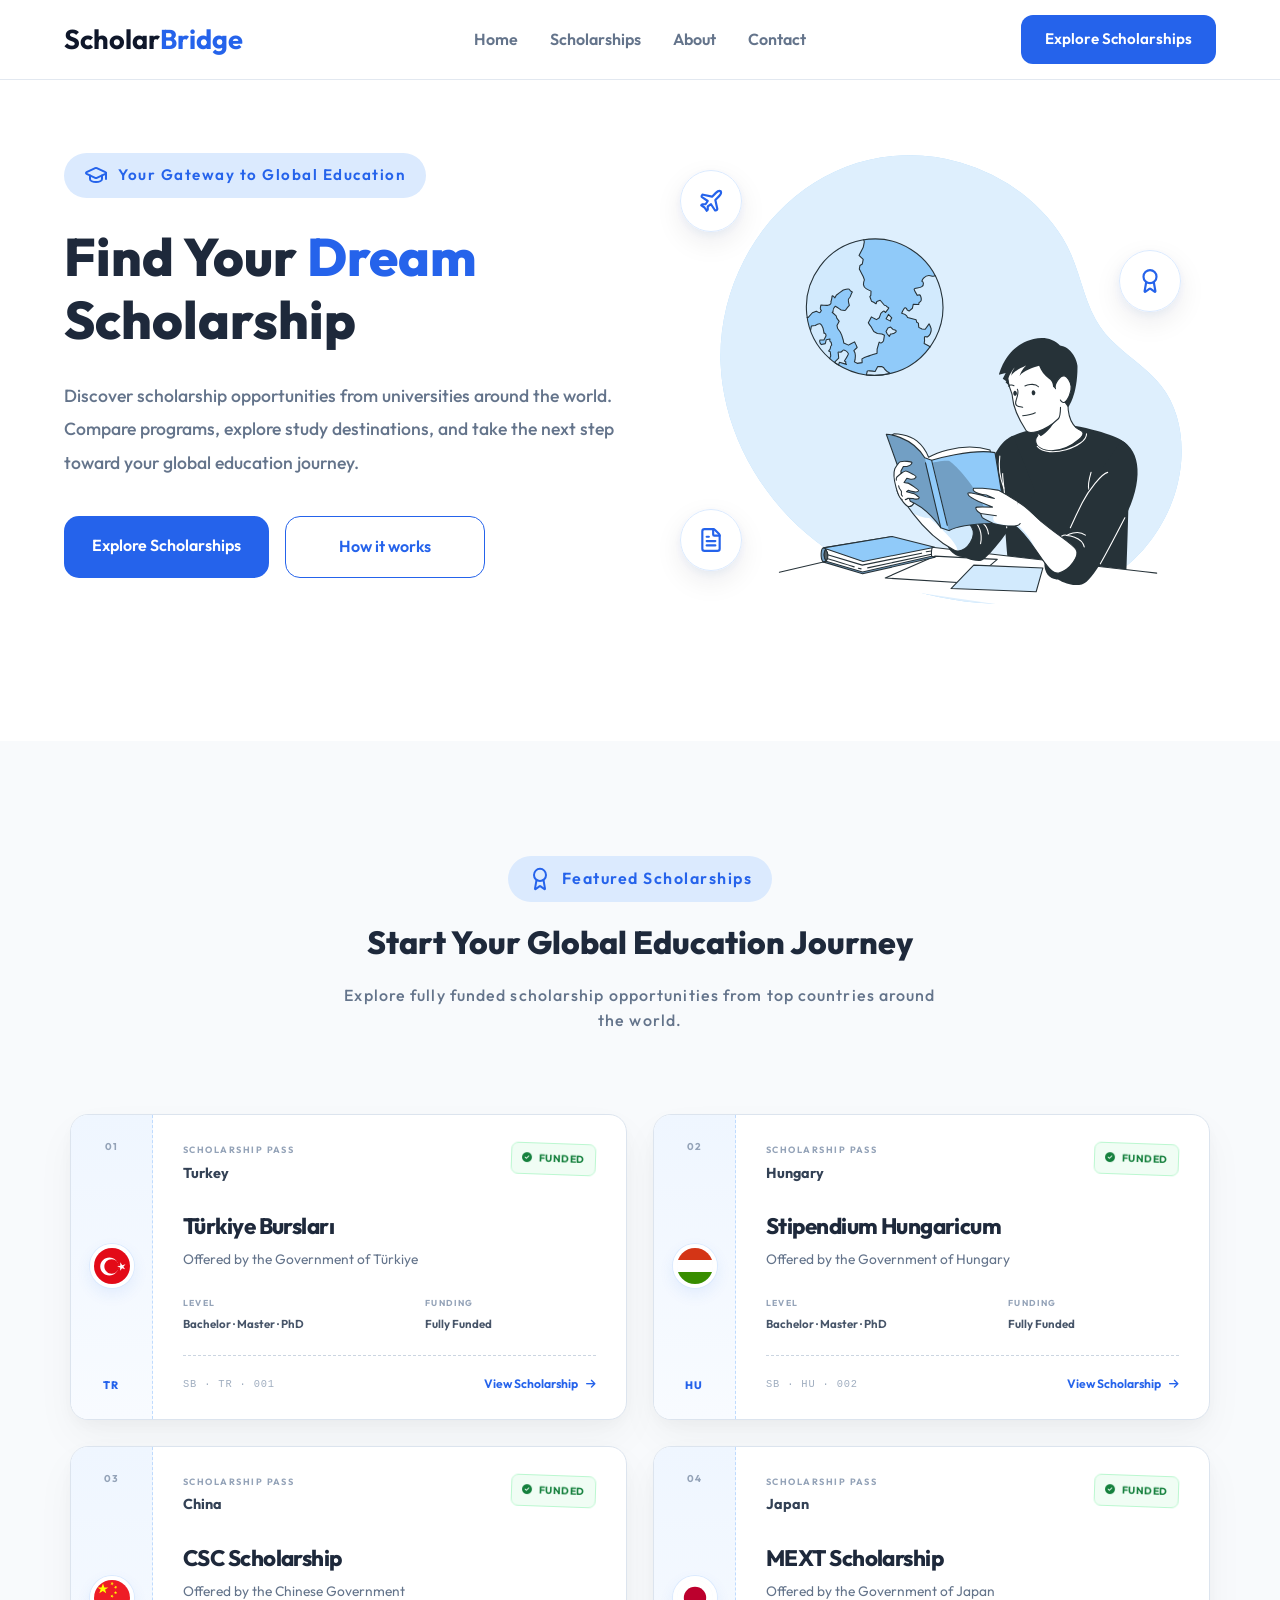
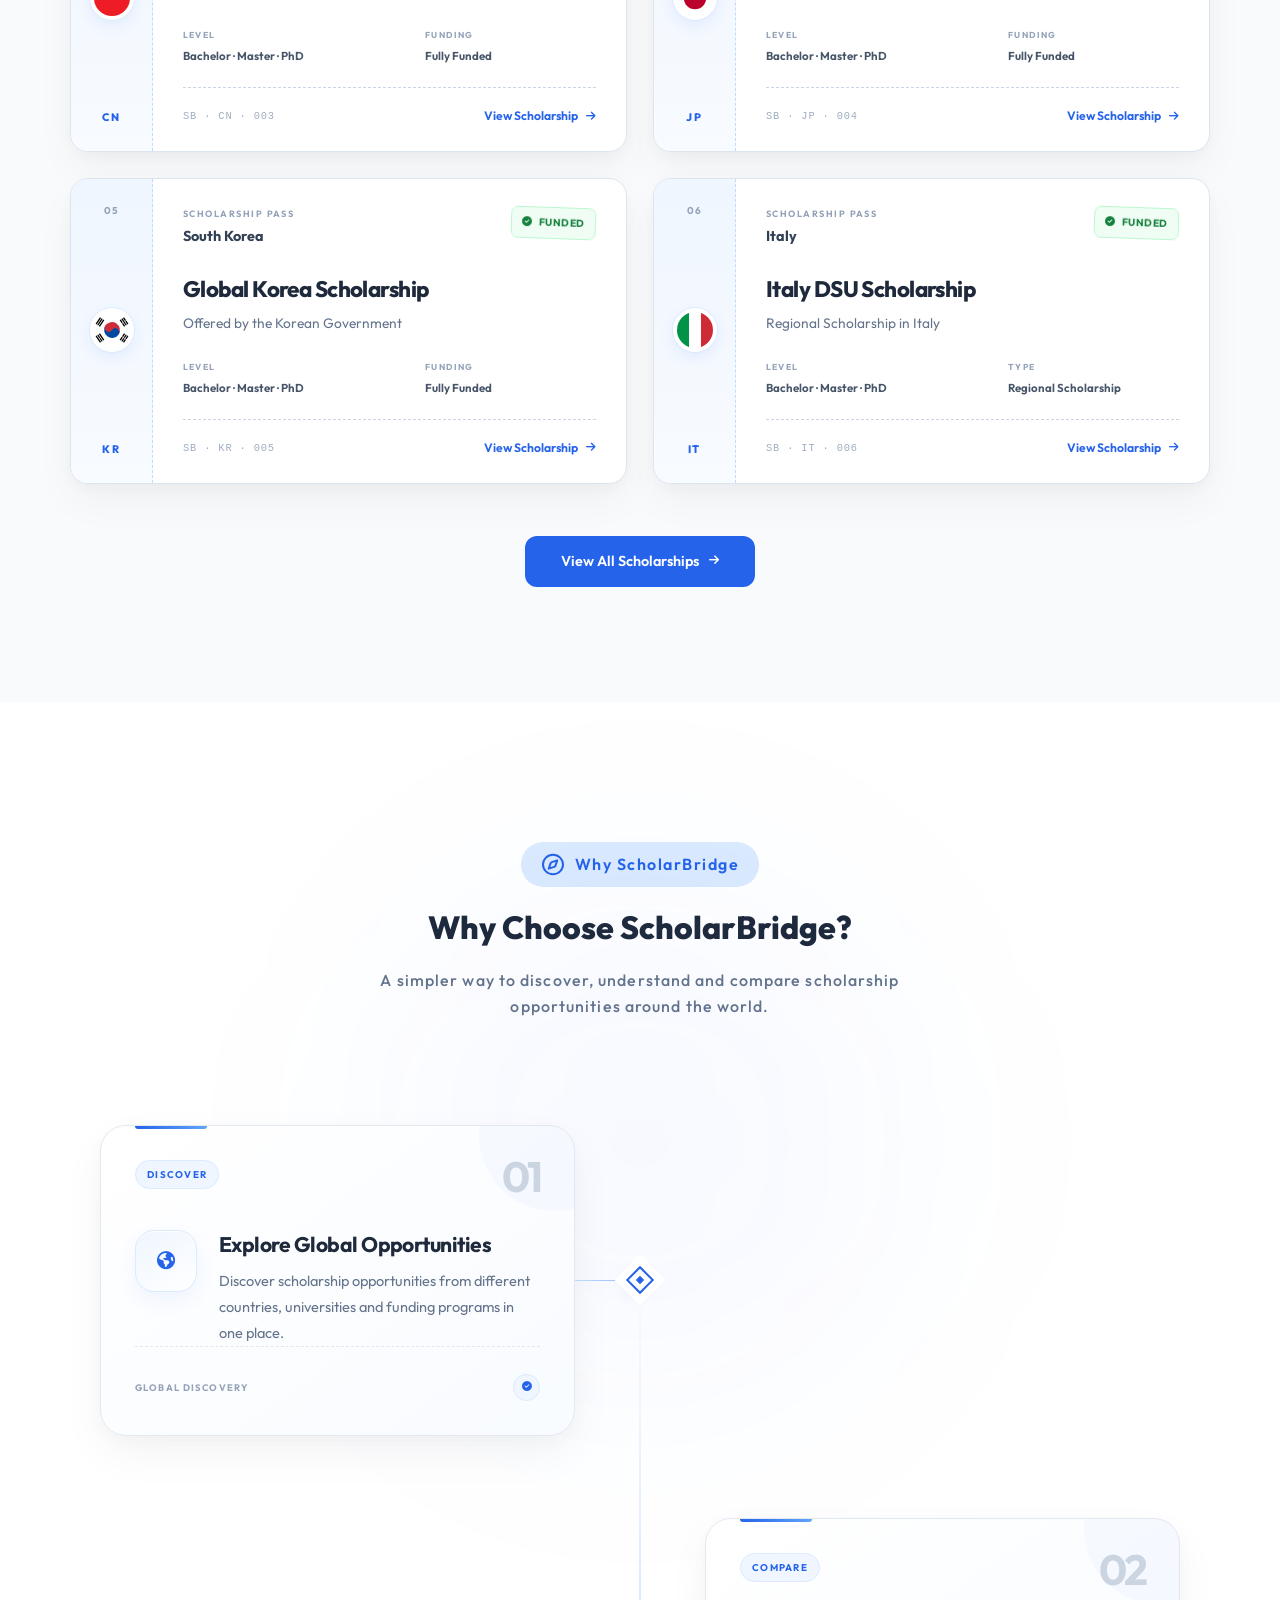
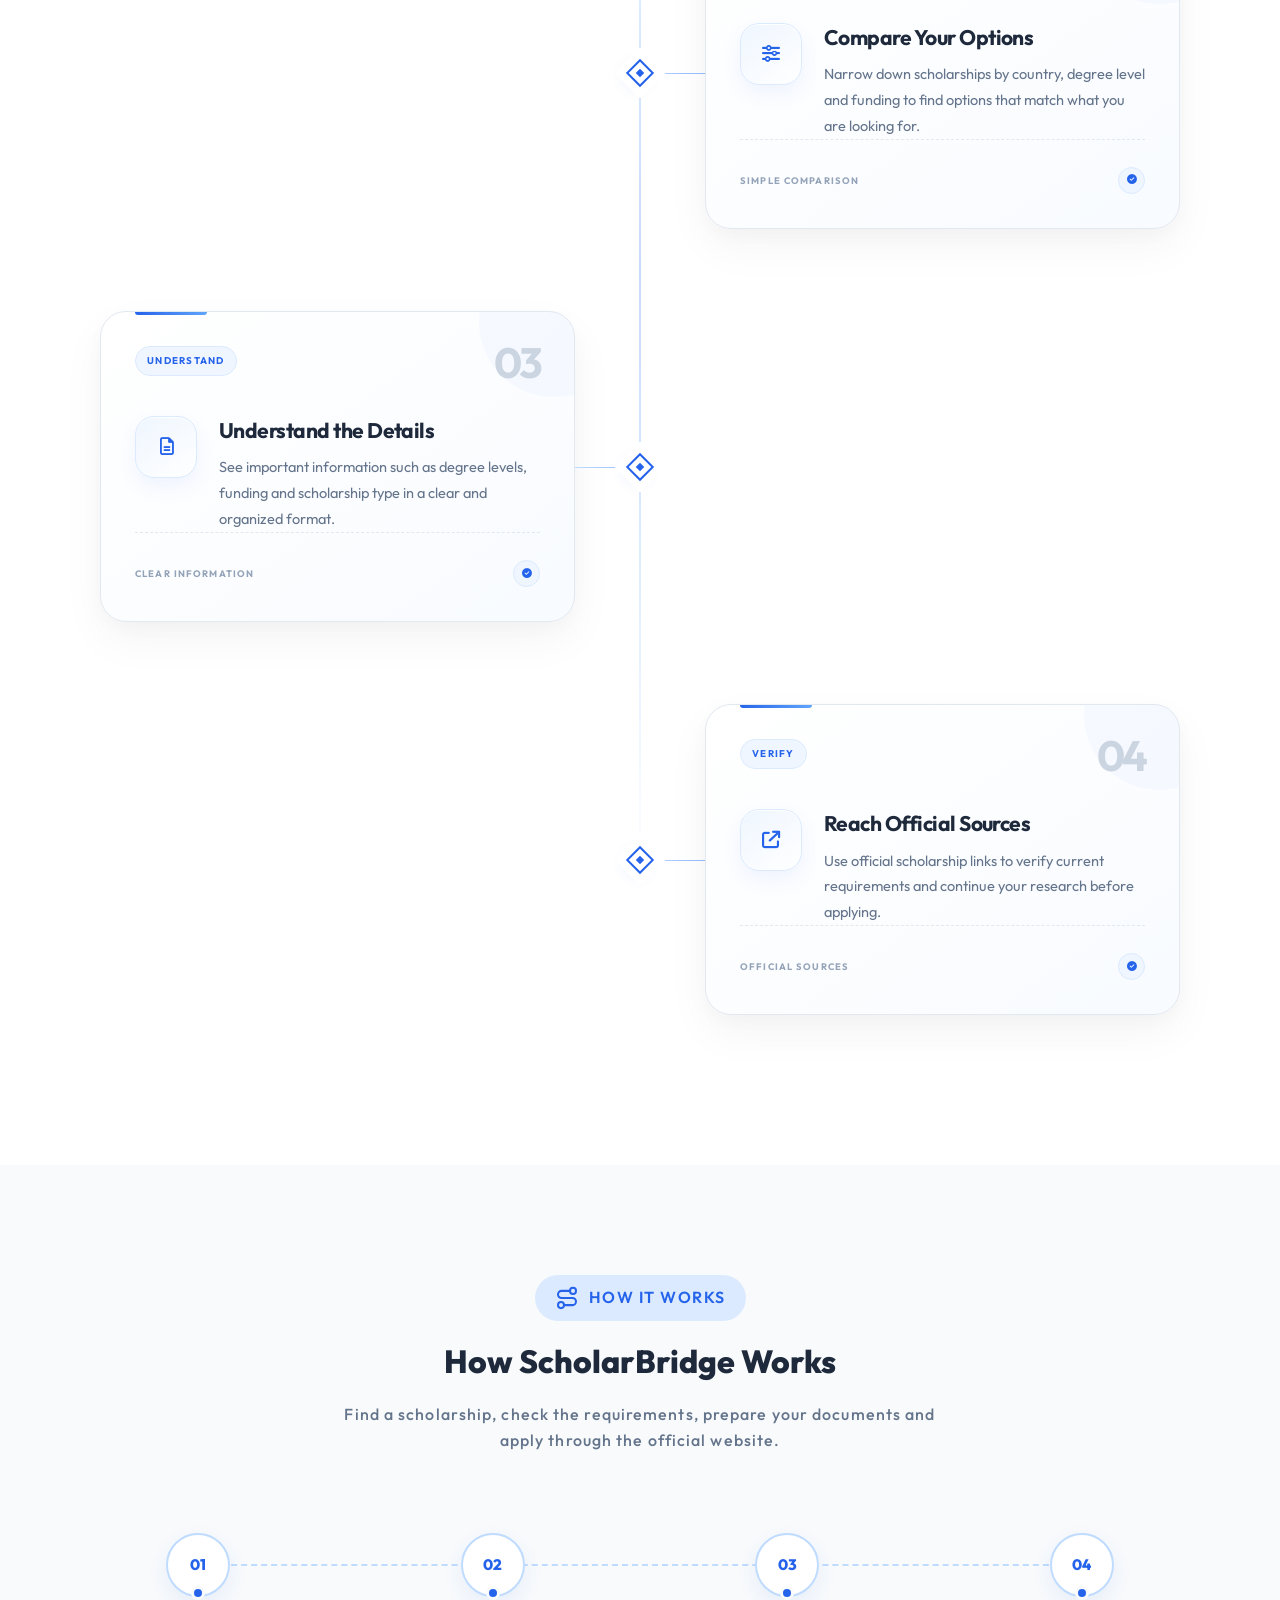
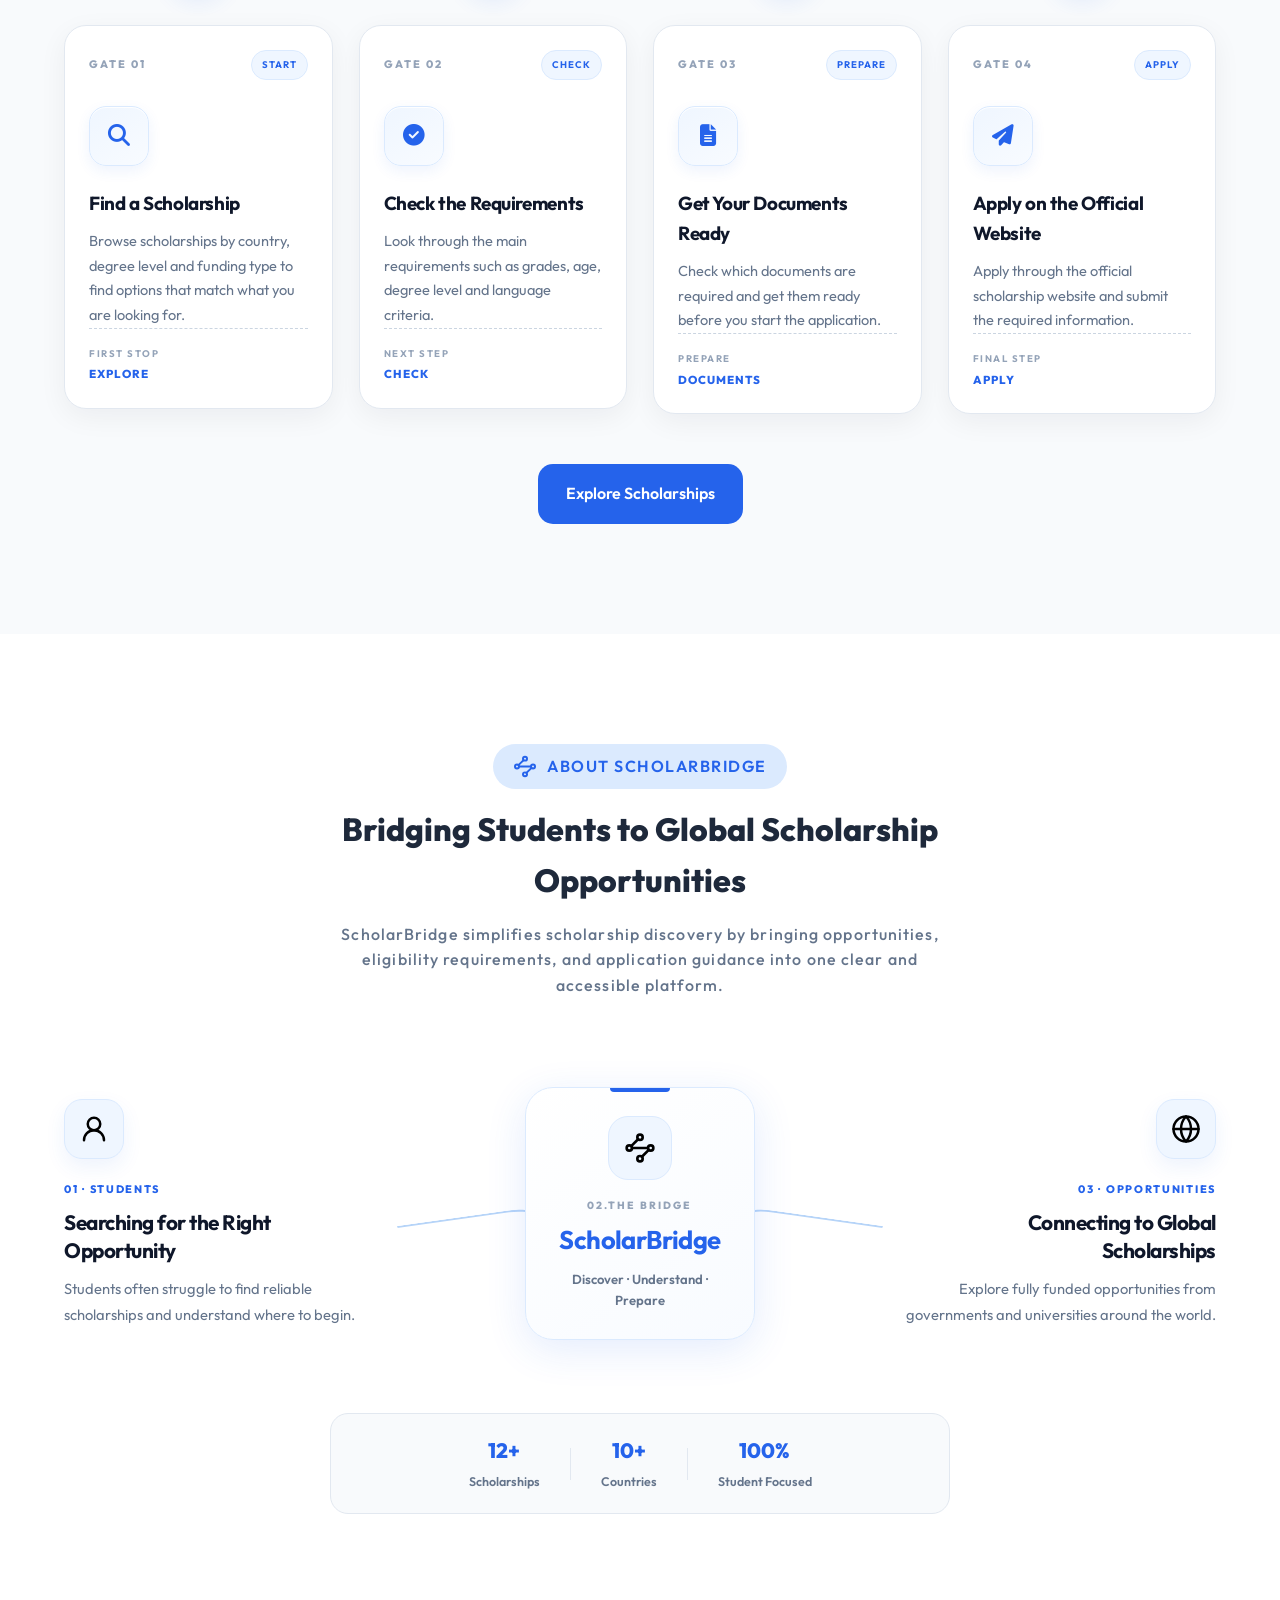
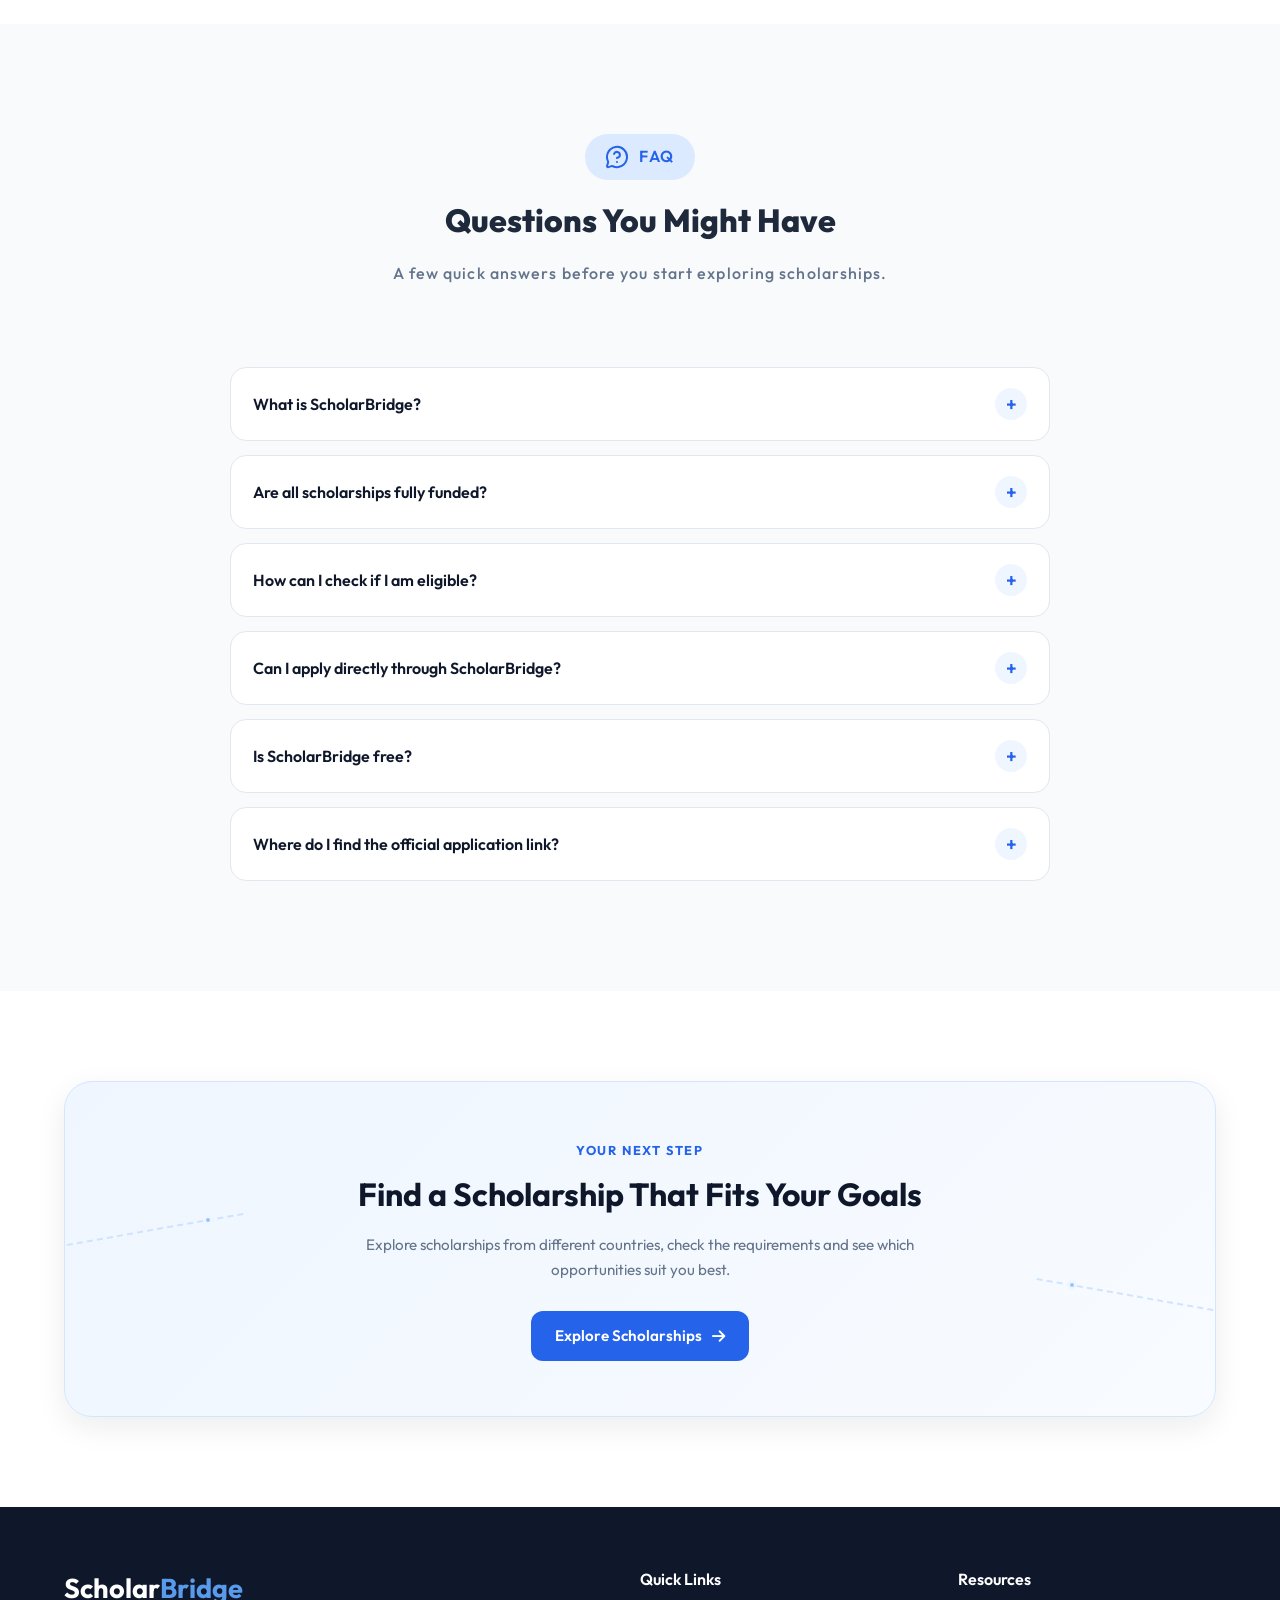
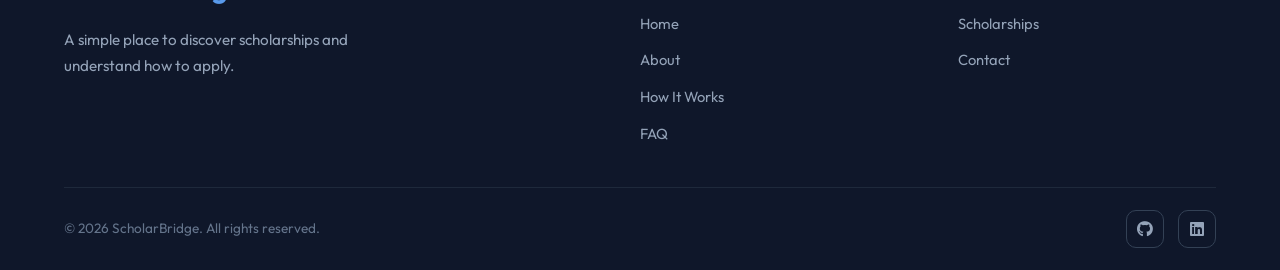
==== commit d780b0b3: "refactor: redesign featured scholarship section" ====
--- a/index.html
+++ b/index.html
@@ -163,247 +163,509 @@
 
         </div>
 
-        <div class="scholarship-grid">
-
-            <!-- Turkey -->
-            <div class="scholarship-card">
-
-                <div class="card-header">
-
-                    <div class="country">
-
-                        <span class="flag">
-                            <img src="images/flags/tr.svg" alt="Turkey Flag">
-                        </span>
+
+        <div class="featured-passport-grid">
+
+
+            <article class="feature-passport">
+
+                <div class="passport-rail">
+
+                    <span class="rail-number">01</span>
+
+                    <div class="rail-flag">
+                        <img src="images/flags/tr.svg" alt="Turkey flag">
+                    </div>
+
+                    <span class="rail-code">TR</span>
+
+                </div>
+
+
+                <div class="passport-body">
+
+                    <div class="passport-heading">
 
                         <div>
-                            <h3>Turkey</h3>
-                            <p>Offered by the Government of Türkiye</p>
-                        </div>
-
-                    </div>
-
-                </div>
-
-                <h4>Türkiye Bursları</h4>
-
-                <div class="degree-tags three-tags">
-                    <span>Bachelor</span>
-                    <span>Master</span>
-                    <span>PhD</span>
-                </div>
-
-                <div class="funding-status">
-                    <i class="fa-solid fa-circle-check"></i>
-                    Fully Funded
-                </div>
-
-                <a href="scholarship.html?id=turkiye-burslari" class="view-btn">
-                    View Details <span>→</span>
-                </a>
-
-            </div>
-
-            <!-- Hungary -->
-            <div class="scholarship-card">
-
-                <div class="card-header">
-
-                    <div class="country">
-
-                        <span class="flag">
-                            <img src="images/flags/hu.svg" alt="Hungary flag">
-                        </span>
+                            <span class="passport-kicker">
+                                Scholarship Pass
+                            </span>
+
+                            <span class="passport-country-name">
+                                Turkey
+                            </span>
+                        </div>
+
+                        <span class="funding-stamp">
+                            <i class="fa-solid fa-circle-check"></i>
+                            Funded
+                        </span>
+
+                    </div>
+
+
+                    <div class="passport-info">
+
+                        <h3>Türkiye Bursları</h3>
+
+                        <p>
+                            Offered by the Government of Türkiye
+                        </p>
+
+                    </div>
+
+
+                    <div class="passport-fields">
+
+                        <div class="passport-field">
+                            <small>LEVEL</small>
+                            <strong>Bachelor · Master · PhD</strong>
+                        </div>
+
+                        <div class="passport-field">
+                            <small>FUNDING</small>
+                            <strong>Fully Funded</strong>
+                        </div>
+
+                    </div>
+
+
+                    <div class="passport-footer">
+
+                        <span class="passport-ref">
+                            SB · TR · 001
+                        </span>
+
+                        <a href="scholarship.html?id=turkiye-burslari">
+                            View Scholarship
+                            <i class="fa-solid fa-arrow-right"></i>
+                        </a>
+
+                    </div>
+
+                </div>
+
+            </article>
+
+
+
+            <article class="feature-passport">
+
+                <div class="passport-rail">
+
+                    <span class="rail-number">02</span>
+
+                    <div class="rail-flag">
+                        <img src="images/flags/hu.svg" alt="Hungary flag">
+                    </div>
+
+                    <span class="rail-code">HU</span>
+
+                </div>
+
+
+                <div class="passport-body">
+
+                    <div class="passport-heading">
 
                         <div>
-                            <h3>Hungary</h3>
-                            <p>Offered by the Government of Hungary</p>
-                        </div>
-
-                    </div>
-
-                </div>
-
-                <h4>Stipendium Hungaricum</h4>
-
-                <div class="degree-tags three-tags">
-                    <span>Bachelor</span>
-                    <span>Master</span>
-                    <span>PhD</span>
-                </div>
-
-                <div class="funding-status">
-                    <i class="fa-solid fa-circle-check"></i>
-                    Fully Funded
-                </div>
-
-                <a href="scholarship.html?id=stipendium-hungaricum" class="view-btn">
-                    View Details <span>→</span>
-                </a>
-
-            </div>
-
-            <!-- China -->
-            <div class="scholarship-card">
-
-                <div class="card-header">
-
-                    <div class="country">
-
-                        <span class="flag">
-                            <img src="images/flags/cn.svg" alt="China flag">
-                        </span>
+                            <span class="passport-kicker">
+                                Scholarship Pass
+                            </span>
+
+                            <span class="passport-country-name">
+                                Hungary
+                            </span>
+                        </div>
+
+                        <span class="funding-stamp">
+                            <i class="fa-solid fa-circle-check"></i>
+                            Funded
+                        </span>
+
+                    </div>
+
+
+                    <div class="passport-info">
+
+                        <h3>Stipendium Hungaricum</h3>
+
+                        <p>
+                            Offered by the Government of Hungary
+                        </p>
+
+                    </div>
+
+
+                    <div class="passport-fields">
+
+                        <div class="passport-field">
+                            <small>LEVEL</small>
+                            <strong>Bachelor · Master · PhD</strong>
+                        </div>
+
+                        <div class="passport-field">
+                            <small>FUNDING</small>
+                            <strong>Fully Funded</strong>
+                        </div>
+
+                    </div>
+
+
+                    <div class="passport-footer">
+
+                        <span class="passport-ref">
+                            SB · HU · 002
+                        </span>
+
+                        <a href="scholarship.html?id=stipendium-hungaricum">
+                            View Scholarship
+                            <i class="fa-solid fa-arrow-right"></i>
+                        </a>
+
+                    </div>
+
+                </div>
+
+            </article>
+
+
+
+            <article class="feature-passport">
+
+                <div class="passport-rail">
+
+                    <span class="rail-number">03</span>
+
+                    <div class="rail-flag">
+                        <img src="images/flags/cn.svg" alt="China flag">
+                    </div>
+
+                    <span class="rail-code">CN</span>
+
+                </div>
+
+
+                <div class="passport-body">
+
+                    <div class="passport-heading">
 
                         <div>
-                            <h3>China</h3>
-                            <p>Offered by the Chinese Government</p>
-                        </div>
-
-                    </div>
-
-                </div>
-
-                <h4>CSC Scholarship</h4>
-
-                <div class="degree-tags three-tags">
-                    <span>Bachelor</span>
-                    <span>Master</span>
-                    <span>PhD</span>
-                </div>
-
-                <div class="funding-status">
-                    <i class="fa-solid fa-circle-check"></i>
-                    Fully Funded
-                </div>
-
-                <a href="scholarship.html?id=csc-scholarship" class="view-btn">
-                    View Details <span>→</span>
-                </a>
-
-            </div>
-
-            <!-- Japan -->
-            <div class="scholarship-card">
-
-                <div class="card-header">
-
-                    <div class="country">
-
-                        <span class="flag">
-                            <img src="images/flags/jp.svg" alt="Japan flag">
-                        </span>
+                            <span class="passport-kicker">
+                                Scholarship Pass
+                            </span>
+
+                            <span class="passport-country-name">
+                                China
+                            </span>
+                        </div>
+
+                        <span class="funding-stamp">
+                            <i class="fa-solid fa-circle-check"></i>
+                            Funded
+                        </span>
+
+                    </div>
+
+
+                    <div class="passport-info">
+
+                        <h3>CSC Scholarship</h3>
+
+                        <p>
+                            Offered by the Chinese Government
+                        </p>
+
+                    </div>
+
+
+                    <div class="passport-fields">
+
+                        <div class="passport-field">
+                            <small>LEVEL</small>
+                            <strong>Bachelor · Master · PhD</strong>
+                        </div>
+
+                        <div class="passport-field">
+                            <small>FUNDING</small>
+                            <strong>Fully Funded</strong>
+                        </div>
+
+                    </div>
+
+
+                    <div class="passport-footer">
+
+                        <span class="passport-ref">
+                            SB · CN · 003
+                        </span>
+
+                        <a href="scholarship.html?id=csc-scholarship">
+                            View Scholarship
+                            <i class="fa-solid fa-arrow-right"></i>
+                        </a>
+
+                    </div>
+
+                </div>
+
+            </article>
+
+
+
+            <article class="feature-passport">
+
+                <div class="passport-rail">
+
+                    <span class="rail-number">04</span>
+
+                    <div class="rail-flag">
+                        <img src="images/flags/jp.svg" alt="Japan flag">
+                    </div>
+
+                    <span class="rail-code">JP</span>
+
+                </div>
+
+
+                <div class="passport-body">
+
+                    <div class="passport-heading">
 
                         <div>
-                            <h3>Japan</h3>
-                            <p>Offered by the Government of Japan</p>
-                        </div>
-
-                    </div>
-
-                </div>
-
-                <h4>MEXT Scholarship</h4>
-
-                <div class="degree-tags three-tags">
-                    <span>Bachelor</span>
-                    <span>Master</span>
-                    <span>PhD</span>
-                </div>
-
-                <div class="funding-status">
-                    <i class="fa-solid fa-circle-check"></i>
-                    Fully Funded
-                </div>
-
-                <a href="scholarship.html?id=mext-scholarship" class="view-btn">
-                    View Details <span>→</span>
-                </a>
-
-            </div>
-
-            <!-- Korea -->
-            <div class="scholarship-card">
-
-                <div class="card-header">
-
-                    <div class="country">
-
-                        <span class="flag">
-                            <img src="images/flags/kr.svg" alt="South Korea flag">
-                        </span>
+                            <span class="passport-kicker">
+                                Scholarship Pass
+                            </span>
+
+                            <span class="passport-country-name">
+                                Japan
+                            </span>
+                        </div>
+
+                        <span class="funding-stamp">
+                            <i class="fa-solid fa-circle-check"></i>
+                            Funded
+                        </span>
+
+                    </div>
+
+
+                    <div class="passport-info">
+
+                        <h3>MEXT Scholarship</h3>
+
+                        <p>
+                            Offered by the Government of Japan
+                        </p>
+
+                    </div>
+
+
+                    <div class="passport-fields">
+
+                        <div class="passport-field">
+                            <small>LEVEL</small>
+                            <strong>Bachelor · Master · PhD</strong>
+                        </div>
+
+                        <div class="passport-field">
+                            <small>FUNDING</small>
+                            <strong>Fully Funded</strong>
+                        </div>
+
+                    </div>
+
+
+                    <div class="passport-footer">
+
+                        <span class="passport-ref">
+                            SB · JP · 004
+                        </span>
+
+                        <a href="scholarship.html?id=mext-scholarship">
+                            View Scholarship
+                            <i class="fa-solid fa-arrow-right"></i>
+                        </a>
+
+                    </div>
+
+                </div>
+
+            </article>
+
+
+
+            <article class="feature-passport">
+
+                <div class="passport-rail">
+
+                    <span class="rail-number">05</span>
+
+                    <div class="rail-flag">
+                        <img src="images/flags/kr.svg" alt="South Korea flag">
+                    </div>
+
+                    <span class="rail-code">KR</span>
+
+                </div>
+
+
+                <div class="passport-body">
+
+                    <div class="passport-heading">
 
                         <div>
-                            <h3>South Korea</h3>
-                            <p>Offered by the Korean Government</p>
-                        </div>
-
-                    </div>
-
-                </div>
-
-                <h4>Global Korea Scholarship</h4>
-
-                <div class="degree-tags three-tags">
-                    <span>Bachelor</span>
-                    <span>Master</span>
-                    <span>PhD</span>
-                </div>
-
-                <div class="funding-status">
-                    <i class="fa-solid fa-circle-check"></i>
-                    Fully Funded
-                </div>
-
-                <a href="scholarship.html?id=global-korea-scholarship" class="view-btn">
-                    View Details <span>→</span>
-                </a>
-
-            </div>
-
-            <!-- Italy -->
-            <div class="scholarship-card">
-
-                <div class="card-header">
-
-                    <div class="country">
-
-                        <span class="flag">
-                            <img src="images/flags/it.svg" alt="Italy flag">
-                        </span>
+                            <span class="passport-kicker">
+                                Scholarship Pass
+                            </span>
+
+                            <span class="passport-country-name">
+                                South Korea
+                            </span>
+                        </div>
+
+                        <span class="funding-stamp">
+                            <i class="fa-solid fa-circle-check"></i>
+                            Funded
+                        </span>
+
+                    </div>
+
+
+                    <div class="passport-info">
+
+                        <h3>Global Korea Scholarship</h3>
+
+                        <p>
+                            Offered by the Korean Government
+                        </p>
+
+                    </div>
+
+
+                    <div class="passport-fields">
+
+                        <div class="passport-field">
+                            <small>LEVEL</small>
+                            <strong>Bachelor · Master · PhD</strong>
+                        </div>
+
+                        <div class="passport-field">
+                            <small>FUNDING</small>
+                            <strong>Fully Funded</strong>
+                        </div>
+
+                    </div>
+
+
+                    <div class="passport-footer">
+
+                        <span class="passport-ref">
+                            SB · KR · 005
+                        </span>
+
+                        <a href="scholarship.html?id=global-korea-scholarship">
+                            View Scholarship
+                            <i class="fa-solid fa-arrow-right"></i>
+                        </a>
+
+                    </div>
+
+                </div>
+
+            </article>
+
+
+
+            <article class="feature-passport">
+
+                <div class="passport-rail">
+
+                    <span class="rail-number">06</span>
+
+                    <div class="rail-flag">
+                        <img src="images/flags/it.svg" alt="Italy flag">
+                    </div>
+
+                    <span class="rail-code">IT</span>
+
+                </div>
+
+
+                <div class="passport-body">
+
+                    <div class="passport-heading">
 
                         <div>
-                            <h3>Italy</h3>
-                            <p>Regional Scholarship in Italy</p>
-                        </div>
-
-                    </div>
-
-                </div>
-
-                <h4>Italy DSU Scholarship</h4>
-
-                <div class="degree-tags three-tags">
-                    <span>Bachelor</span>
-                    <span>Master</span>
-                    <span>PhD</span>
-                </div>
-
-                <div class="funding-status">
-                    <i class="fa-solid fa-circle-check"></i>
-                    Fully Funded
-                </div>
-
-                <a href="scholarship.html?id=italy-dsu-scholarship" class="view-btn">
-                    View Details <span>→</span>
-                </a>
-
-            </div>
-
-            <div class="featured-cta">
-                <a href="scholarships.html#scholarships" class="btn-primary featured-cta-btn">
-                    View All Scholarships
-                </a>
-            </div>
+                            <span class="passport-kicker">
+                                Scholarship Pass
+                            </span>
+
+                            <span class="passport-country-name">
+                                Italy
+                            </span>
+                        </div>
+
+                        <span class="funding-stamp">
+                            <i class="fa-solid fa-circle-check"></i>
+                            Funded
+                        </span>
+
+                    </div>
+
+
+                    <div class="passport-info">
+
+                        <h3>Italy DSU Scholarship</h3>
+
+                        <p>
+                            Regional Scholarship in Italy
+                        </p>
+
+                    </div>
+
+
+                    <div class="passport-fields">
+
+                        <div class="passport-field">
+                            <small>LEVEL</small>
+                            <strong>Bachelor · Master · PhD</strong>
+                        </div>
+
+                        <div class="passport-field">
+                            <small>TYPE</small>
+                            <strong>Regional Scholarship</strong>
+                        </div>
+
+                    </div>
+
+
+                    <div class="passport-footer">
+
+                        <span class="passport-ref">
+                            SB · IT · 006
+                        </span>
+
+                        <a href="scholarship.html?id=italy-dsu-scholarship">
+                            View Scholarship
+                            <i class="fa-solid fa-arrow-right"></i>
+                        </a>
+
+                    </div>
+
+                </div>
+
+            </article>
+
+        </div>
+
+
+        <div class="featured-passport-cta">
+
+            <a href="scholarships.html#scholarships" class="featured-all-btn">
+                View All Scholarships
+                <i class="fa-solid fa-arrow-right"></i>
+            </a>
 
         </div>
 
@@ -417,7 +679,7 @@
         <div class="section-heading">
 
             <div class="section-badge">
-                <i class="fa-solid fa-compass"></i>
+                <img src="images/icons/compass.svg" alt="">
                 Why ScholarBridge
             </div>
 
--- a/css/style.css
+++ b/css/style.css
@@ -598,8 +598,8 @@
 }
 
 .featured {
-    padding: 100px 0;
-    background: var(--background);
+    padding: 115px 0;
+    background: #F8FAFC;
 }
 
 .section-heading {
@@ -635,227 +635,467 @@
     letter-spacing: 1.1px;
 }
 
-.scholarship-grid {
+.featured-passport-grid {
+    max-width: 1140px;
+    margin: 80px auto 0;
     display: grid;
-    grid-template-columns: repeat(3, 1fr);
-    text-align: center;
-    gap: 30px;
-    margin-top: 70px;
-}
-
-.scholarship-card {
+    grid-template-columns: repeat(2, 1fr);
+    gap: 26px;
+}
+
+.feature-passport {
+    min-height: 300px;
+    display: grid;
+    grid-template-columns: 82px 1fr;
     position: relative;
+    background: #FFFFFF;
+    border: 1px solid #DCE4EE;
+    border-radius: 18px;
     overflow: hidden;
-    background: white;
-    border-radius: 25px;
-    box-shadow: var(--shadow);
-    padding: 22px;
-    border: 1px solid var(--border);
-    transition: 0.3s ease;
-}
-
-.scholarship-card::before {
-    content: "";
-
-    position: absolute;
-
-    top: 0;
-    left: 50%;
-
-    width: 0;
-    height: 4px;
-
-    background: linear-gradient(90deg,
-            #60A5FA,
-            #2563EB,
-            #60A5FA);
-
-    transform: translateX(-50%);
-
-    transition: .35s ease;
-}
-
-.scholarship-card:hover::before {
-    width: 100%;
-}
-
-.scholarship-card:hover {
-    transform: translateY(-8px);
-}
-
-.card-header {
-    margin-bottom: 16px;
-}
-
-.country {
-    display: inline-block;
-    margin-bottom: 12px;
-}
-
-
-.flag {
-    width: 50px;
-    height: 50px;
-    margin: 0 auto 15px;
-
+    box-shadow:
+        0 6px 18px rgba(15, 23, 42, .035),
+        0 18px 40px rgba(15, 23, 42, .04);
+    transition:
+        transform .3s ease,
+        box-shadow .3s ease,
+        border-color .3s ease;
+}
+
+.passport-rail {
+    min-height: 100%;
+    padding: 24px 12px;
+    display: flex;
+    flex-direction: column;
+    align-items: center;
+    background:
+        linear-gradient(
+            180deg,
+            #EFF6FF,
+            #F8FBFF
+        );
+    border-right: 1px dashed #BFDBFE;
+}
+
+.rail-number {
+    color: #94A3B8;
+    font-size: .62rem;
+    font-weight: 700;
+    letter-spacing: .12em;
+}
+
+.rail-flag {
+    width: 44px;
+    height: 44px;
+    margin: auto 0;
+    display: flex;
+    justify-content: center;
+    align-items: center;
+    border: 4px solid #FFFFFF;
     border-radius: 50%;
     overflow: hidden;
-
-    border: 2px solid var(--border);
-
-    display: flex;
-    justify-content: center;
-    align-items: center;
-}
-
-.flag img {
+    box-shadow:
+        0 0 0 1px #DBEAFE,
+        0 6px 16px rgba(37, 99, 235, .09);
+}
+
+.rail-flag img {
     width: 100%;
     height: 100%;
     object-fit: cover;
 }
 
-.country h3 {
-    font-size: 1.5rem;
+.rail-code {
+    color: #2563EB;
+    font-size: .68rem;
+    font-weight: 800;
+    letter-spacing: .18em;
+}
+
+.passport-body {
+    min-width: 0;
+    padding: 28px 30px 25px;
+    display: flex;
+    flex-direction: column;
+}
+
+.passport-heading {
+    display: flex;
+    justify-content: space-between;
+    align-items: flex-start;
+    gap: 20px;
+    margin-bottom: 27px;
+}
+
+.passport-heading > div {
+    display: flex;
+    flex-direction: column;
+    gap: 4px;
+}
+
+.passport-kicker {
+    color: #94A3B8;
+    font-size: .57rem;
     font-weight: 700;
-    color: var(--heading);
-    margin-bottom: 4px;
-}
-
-.country p {
-    font-size: 0.95rem;
-    color: var(--text-light);
+    letter-spacing: .16em;
+    text-transform: uppercase;
+}
+
+.passport-country-name {
+    color: #334155;
+    font-size: .9rem;
+    font-weight: 700;
+}
+
+.funding-stamp {
+    display: inline-flex;
+    align-items: center;
+    gap: 6px;
+    flex-shrink: 0;
+    padding: 7px 10px;
+    color: #15803D;
+    background: #F0FDF4;
+    border: 1px solid #BBF7D0;
+    border-radius: 7px;
+    font-size: .64rem;
+    font-weight: 700;
+    letter-spacing: .05em;
+    text-transform: uppercase;
+    transform: rotate(2deg);
+}
+
+.funding-stamp i {
+    font-size: .62rem;
+}
+
+.passport-info {
+    margin-bottom: 26px;
+}
+
+.passport-info h3 {
+    margin-bottom: 8px;
+    color: #1E293B;
+    font-size: 1.4rem;
+    font-weight: 750;
+    line-height: 1.28;
+    letter-spacing: -.025em;
+}
+
+.passport-info p {
+    color: #64748B;
+    font-size: .86rem;
+    line-height: 1.6;
+}
+
+.passport-fields {
+    display: grid;
+    grid-template-columns: 1.3fr 1fr;
+    gap: 20px;
+    margin-bottom: 23px;
+}
+
+.passport-field {
+    min-width: 0;
+}
+
+.passport-field small {
+    display: block;
+    margin-bottom: 5px;
+    color: #94A3B8;
+    font-size: .54rem;
+    font-weight: 700;
+    letter-spacing: .14em;
+}
+
+.passport-field strong {
+    display: block;
+    color: #475569;
+    font-size: .72rem;
+    font-weight: 650;
     line-height: 1.5;
-    font-weight: 500;
-}
-
-.scholarship-card h4 {
-    font-size: 1.6rem;
-    font-weight: 800;
-    color: var(--heading);
-    margin-bottom: 40px;
-    line-height: 1.6rem;
-    min-height: 50px;
-}
-
-.degree-tags {
-    display: grid;
-    grid-template-columns: repeat(2, auto);
+}
+
+.passport-footer {
+    display: flex;
+    justify-content: space-between;
+    align-items: center;
+    gap: 18px;
+    margin-top: auto;
+    padding-top: 18px;
+    border-top: 1px dashed #CBD5E1;
+}
+
+.passport-ref {
+    color: #A0AEC0;
+    font-family: monospace;
+    font-size: .65rem;
+    letter-spacing: .08em;
+}
+
+.passport-footer a {
+    display: inline-flex;
+    align-items: center;
+    gap: 8px;
+    color: #2563EB;
+    font-size: .76rem;
+    font-weight: 650;
+}
+
+.passport-footer a i {
+    font-size: .68rem;
+    transition: transform .25s ease;
+}
+
+.featured-passport-cta {
+    display: flex;
     justify-content: center;
-    gap: 8px;
-    transform: translateY(-20px);
-}
-
-.three-tags span:last-child {
-    grid-column: 1 / -1;
-    justify-self: center;
-}
-
-.degree-tags span {
-    background: var(--primary-light);
-    border-radius: 17px;
-    color: var(--primary);
-    padding: 6px 17px;
-    font-size: 0.85rem;
-    border: 1px solid var(--border);
+    margin-top: 52px;
+}
+
+.featured-all-btn {
+    min-width: 230px;
+    padding: 14px 23px;
+    display: inline-flex;
+    justify-content: center;
+    align-items: center;
+    gap: 10px;
+    background: #2563EB;
+    color: #FFFFFF;
+    border-radius: 12px;
+    font-size: .9rem;
     font-weight: 600;
-    transition: var(--transition);
-}
-
-.degree-tags span:hover {
-    background: var(--primary);
-    color: white;
-    transform: translateY(-2px);
-}
-
-.funding-status {
-    display: inline-flex;
-    align-items: center;
-    gap: 6px;background: transparent;
-    padding: 0;
-    margin: 16px 0;
-    color: var(--success);
-    margin-top: 14px;
-    font-weight: 600;
-    font-size: 0.85rem;
-}
-
-.view-btn {
-    display: block;
-    width: 100%;
-    background: var(--surface);
-    color: var(--primary);
-    border: 1px solid var(--primary);
-    border-radius: 10px;
-    padding: 10px 20px;
-    margin-top: 14px;
-    transition: var(--transition);
-}
-
-.view-btn:hover {
-    transform: translateY(-3px);
-    background: var(--primary);
-    color: var(--surface);
-}
-
-.view-btn span {
-    display: inline-block;
-    transition: var(--transition);
-}
-
-.view-btn:hover span {
-    transform: translateX(8px);
-}
-.featured-cta{
-    grid-column: 1 / -1;
-    margin-top: 26px;
-}
-
-@media (max-width: 1100px) {
-    .scholarship-grid {
-        grid-template-columns: repeat(2, 1fr);
-    }
-
-    .scholarship-card {
-        padding: 24px;
-        border: 1px dashed var(--primary);
-    }
-
-    .scholarship-card:hover {
-        transform: none;
-    }
-
+    transition:
+        background .25s ease,
+        transform .25s ease;
+}
+
+.featured-all-btn i {
+    font-size: .72rem;
+    transition: transform .25s ease;
+}
+
+@media (hover: hover) and (pointer: fine) {
+
+    .feature-passport:hover {
+        transform: translateY(-6px);
+        border-color: #BFDBFE;
+        box-shadow:
+            0 10px 24px rgba(15, 23, 42, .045),
+            0 22px 48px rgba(15, 23, 42, .075);
+    }
+
+    .feature-passport:hover .passport-footer a i {
+        transform: translateX(4px);
+    }
+
+    .featured-all-btn:hover {
+        background: #1D4ED8;
+        transform: translateY(-2px);
+    }
+
+    .featured-all-btn:hover i {
+        transform: translateX(3px);
+    }
+}
+
+@media (max-width: 1024px) {
+
+    .featured {
+        padding: 95px 0;
+    }
+
+    .featured-passport-grid {
+        margin-top: 65px;
+        gap: 20px;
+    }
+
+    .feature-passport {
+        grid-template-columns: 72px 1fr;
+        min-height: 300px;
+    }
+
+    .passport-rail {
+        padding: 22px 10px;
+    }
+
+    .rail-flag {
+        width: 40px;
+        height: 40px;
+    }
+
+    .passport-body {
+        padding: 25px 24px 23px;
+    }
+
+    .passport-heading {
+        margin-bottom: 24px;
+    }
+
+    .passport-info h3 {
+        font-size: 1.22rem;
+    }
+
+    .passport-fields {
+        grid-template-columns: 1fr;
+        gap: 12px;
+    }
 }
 
 @media (max-width: 768px) {
-    .scholarship-grid {
-        grid-template-columns: 1fr;
+
+    .featured {
+        padding: 80px 0;
     }
 
     .section-heading h2 {
         font-size: 1.8rem;
     }
-}
-
-@media (max-width: 468px) {
-    .scholarship-card h4 {
-        font-size: 1.3rem;
-    }
-
-    .country h3 {
-        font-size: 1.3rem;
-    }
-
-    .flag {
+
+    .section-heading p {
+        font-size: .95rem;
+    }
+
+    .section-badge {
+        font-size: .9rem;
+        padding: 9px 17px;
+    }
+
+    .featured-passport-grid {
+        max-width: 610px;
+        margin: 55px auto 0;
+        grid-template-columns: 1fr;
+        gap: 18px;
+    }
+
+    .feature-passport {
+        min-height: 280px;
+        grid-template-columns: 78px 1fr;
+    }
+
+    .passport-fields {
+        grid-template-columns: 1.3fr 1fr;
+        gap: 18px;
+    }
+
+    .featured-passport-cta {
+        margin-top: 40px;
+    }
+}
+
+@media (max-width: 576px) {
+
+    .featured {
+        padding: 65px 0 70px;
+    }
+    
+    .section-heading h2 {
         font-size: 1.5rem;
-    }
-
-    .degree-tags span {
-        padding: 5px 14px;
-        font-size: 0.8rem;
-    }
-
-    .view-btn {
-        font-size: 0.9rem;
+        line-height: 1.3;
+    }
+
+    .section-heading p {
+        font-size: .88rem;
+        line-height: 1.65;
+    }
+
+    .section-badge {
+        font-size: .80em;
+        padding: 8px 14px;
+        gap: 8px;
+        letter-spacing: 1px;
+    }
+
+    .featured-passport-grid {
+        margin-top: 45px;
+        gap: 15px;
+    }
+
+    .feature-passport {
+        min-height: auto;
+        grid-template-columns: 62px 1fr;
+        border-radius: 15px;
+    }
+
+    .passport-rail {
+        padding: 19px 8px;
+    }
+
+    .rail-number {
+        font-size: .55rem;
+    }
+
+    .rail-flag {
+        width: 36px;
+        height: 36px;
+        border-width: 3px;
+    }
+
+    .rail-code {
+        font-size: .6rem;
+    }
+
+    .passport-body {
+        padding: 21px 18px 19px;
+    }
+
+    .passport-heading {
+        gap: 12px;
+        margin-bottom: 21px;
+    }
+
+    .passport-kicker {
+        font-size: .5rem;
+    }
+
+    .passport-country-name {
+        font-size: .82rem;
+    }
+
+    .funding-stamp {
+        padding: 6px 8px;
+        font-size: .55rem;
+    }
+
+    .passport-info {
+        margin-bottom: 21px;
+    }
+
+    .passport-info h3 {
+        margin-bottom: 6px;
+        font-size: 1.08rem;
+    }
+
+    .passport-info p {
+        font-size: .79rem;
+    }
+
+    .passport-fields {
+        grid-template-columns: 1fr;
+        gap: 11px;
+        margin-bottom: 20px;
+    }
+
+    .passport-field strong {
+        font-size: .68rem;
+    }
+
+    .passport-footer {
+        align-items: flex-end;
+        gap: 12px;
+        padding-top: 16px;
+    }
+
+    .passport-ref {
+        font-size: .55rem;
+    }
+
+    .passport-footer a {
+        font-size: .68rem;
+    }
+
+    .featured-all-btn {
+        width: 100%;
+        max-width: 300px;
+        min-width: 0;
     }
 }
 .why {
@@ -864,6 +1104,7 @@
     background: #FFFFFF;
     overflow: hidden;
 }
+
 
 .why::before {
     content: "";
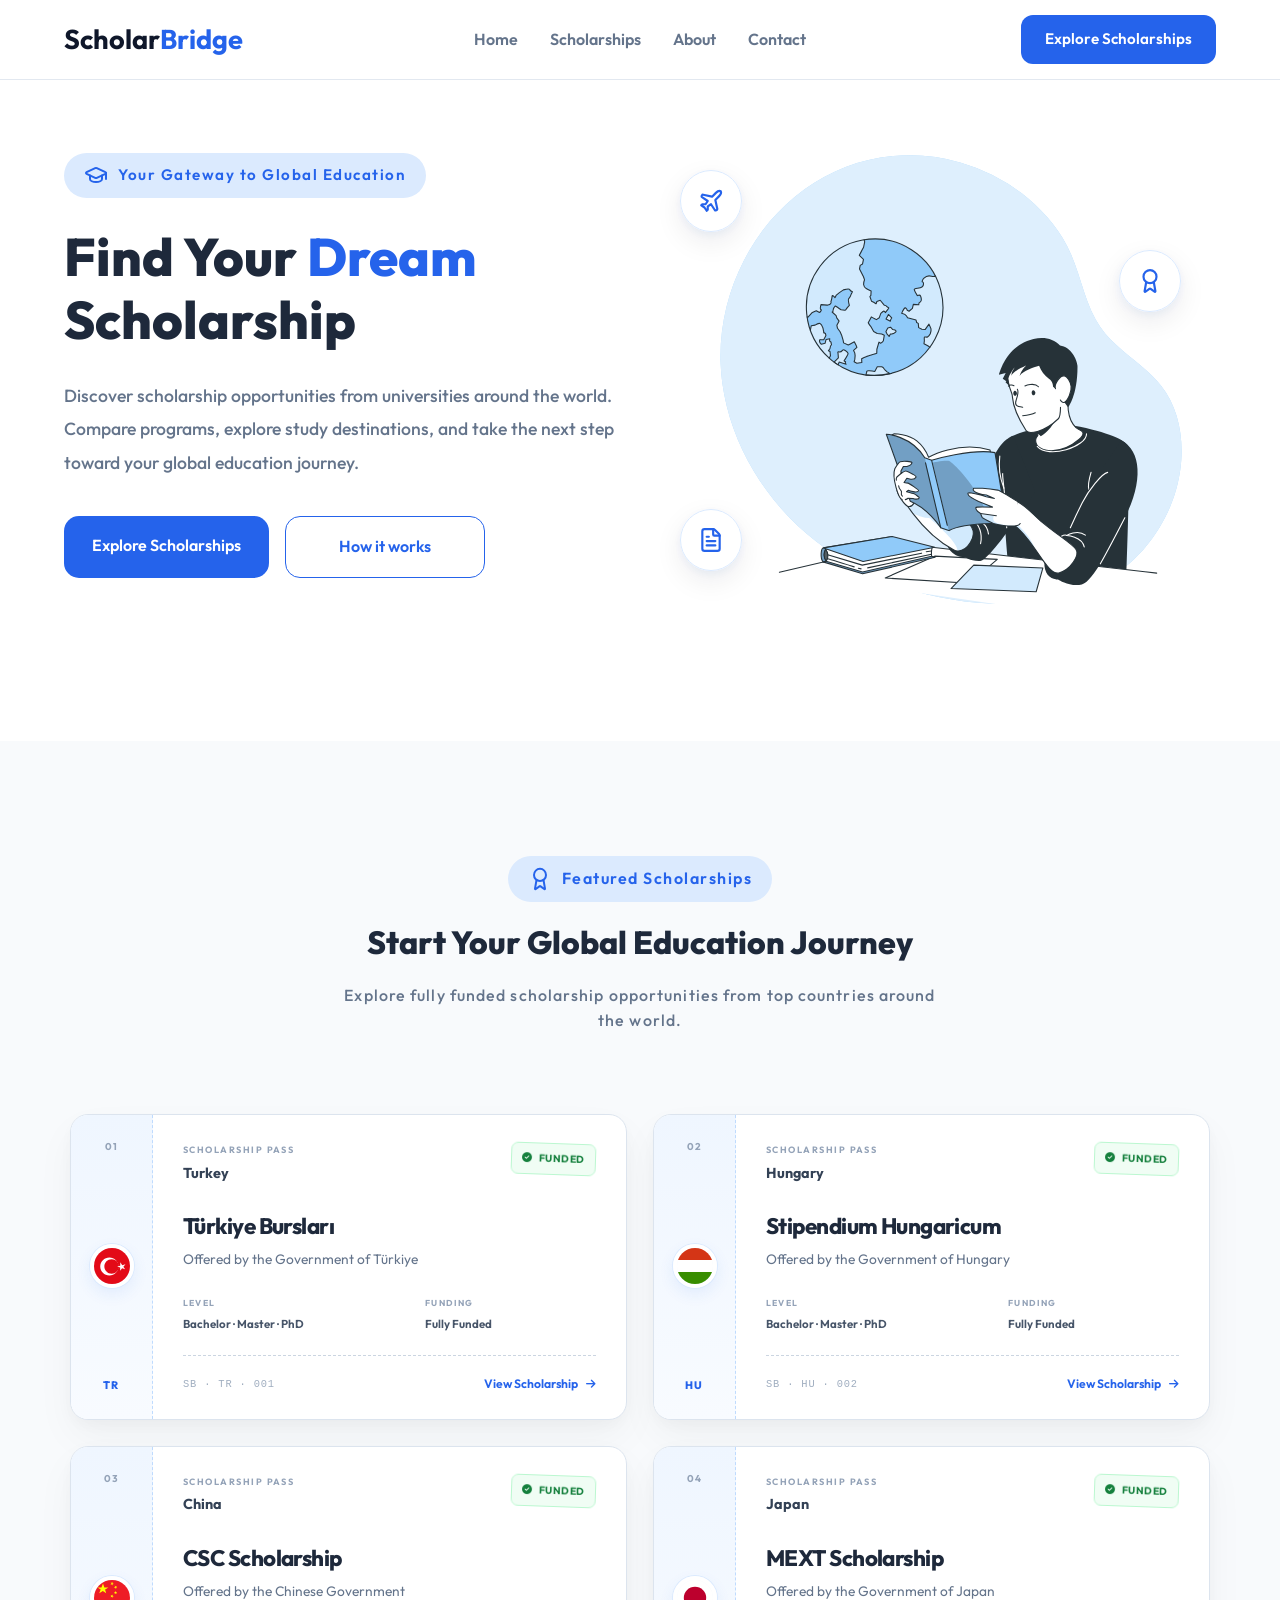
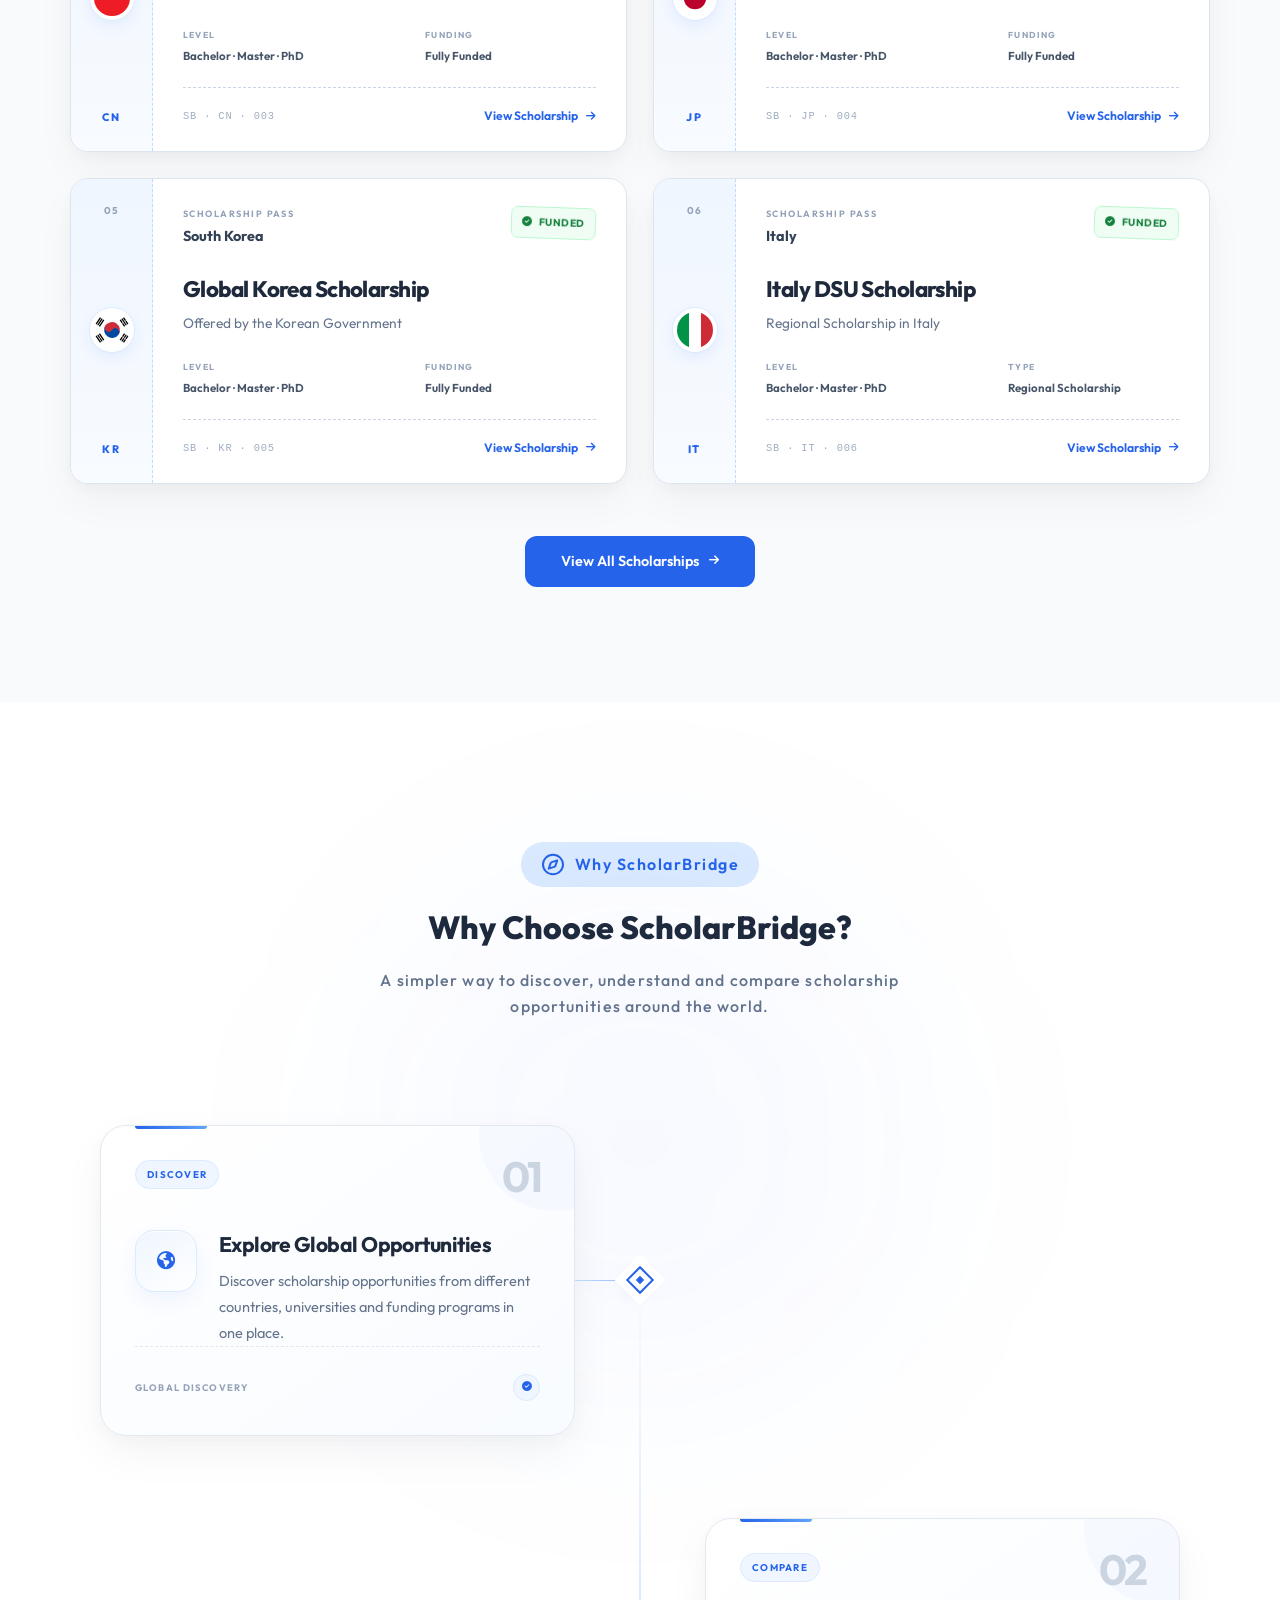
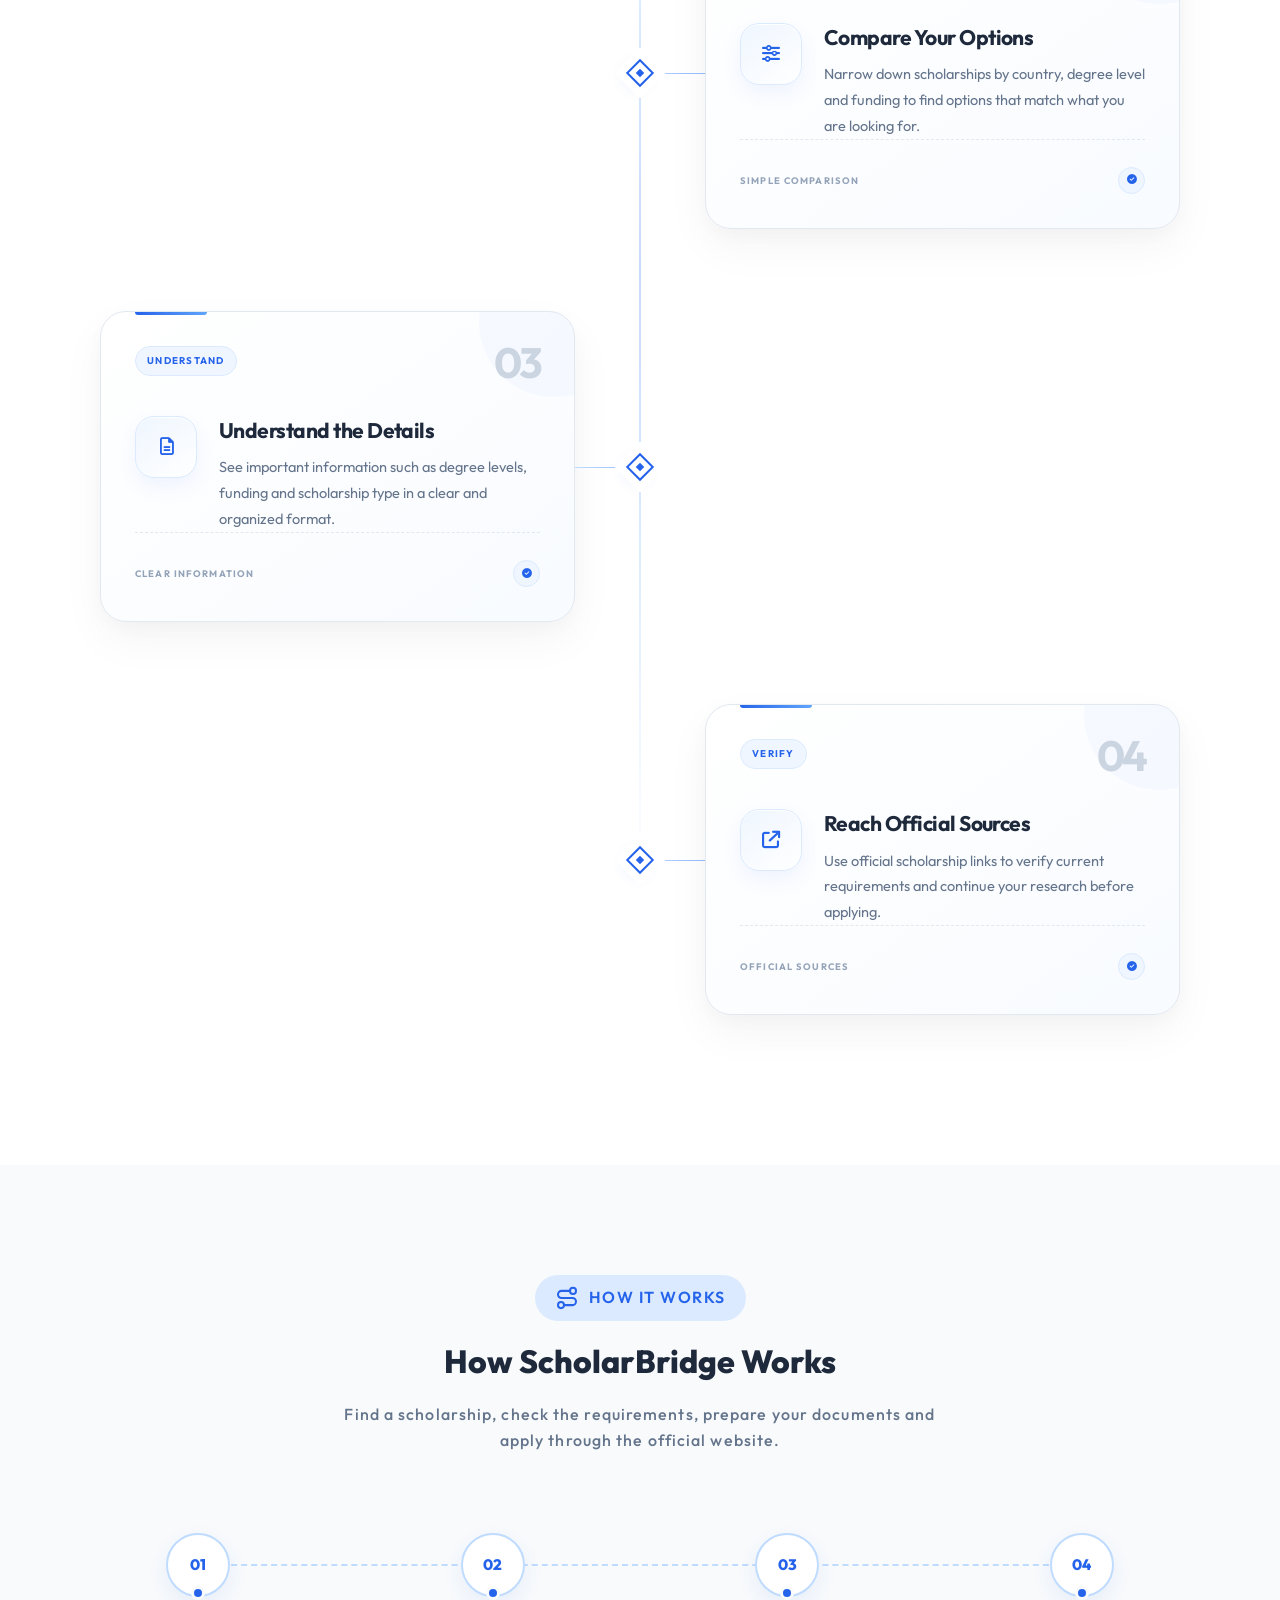
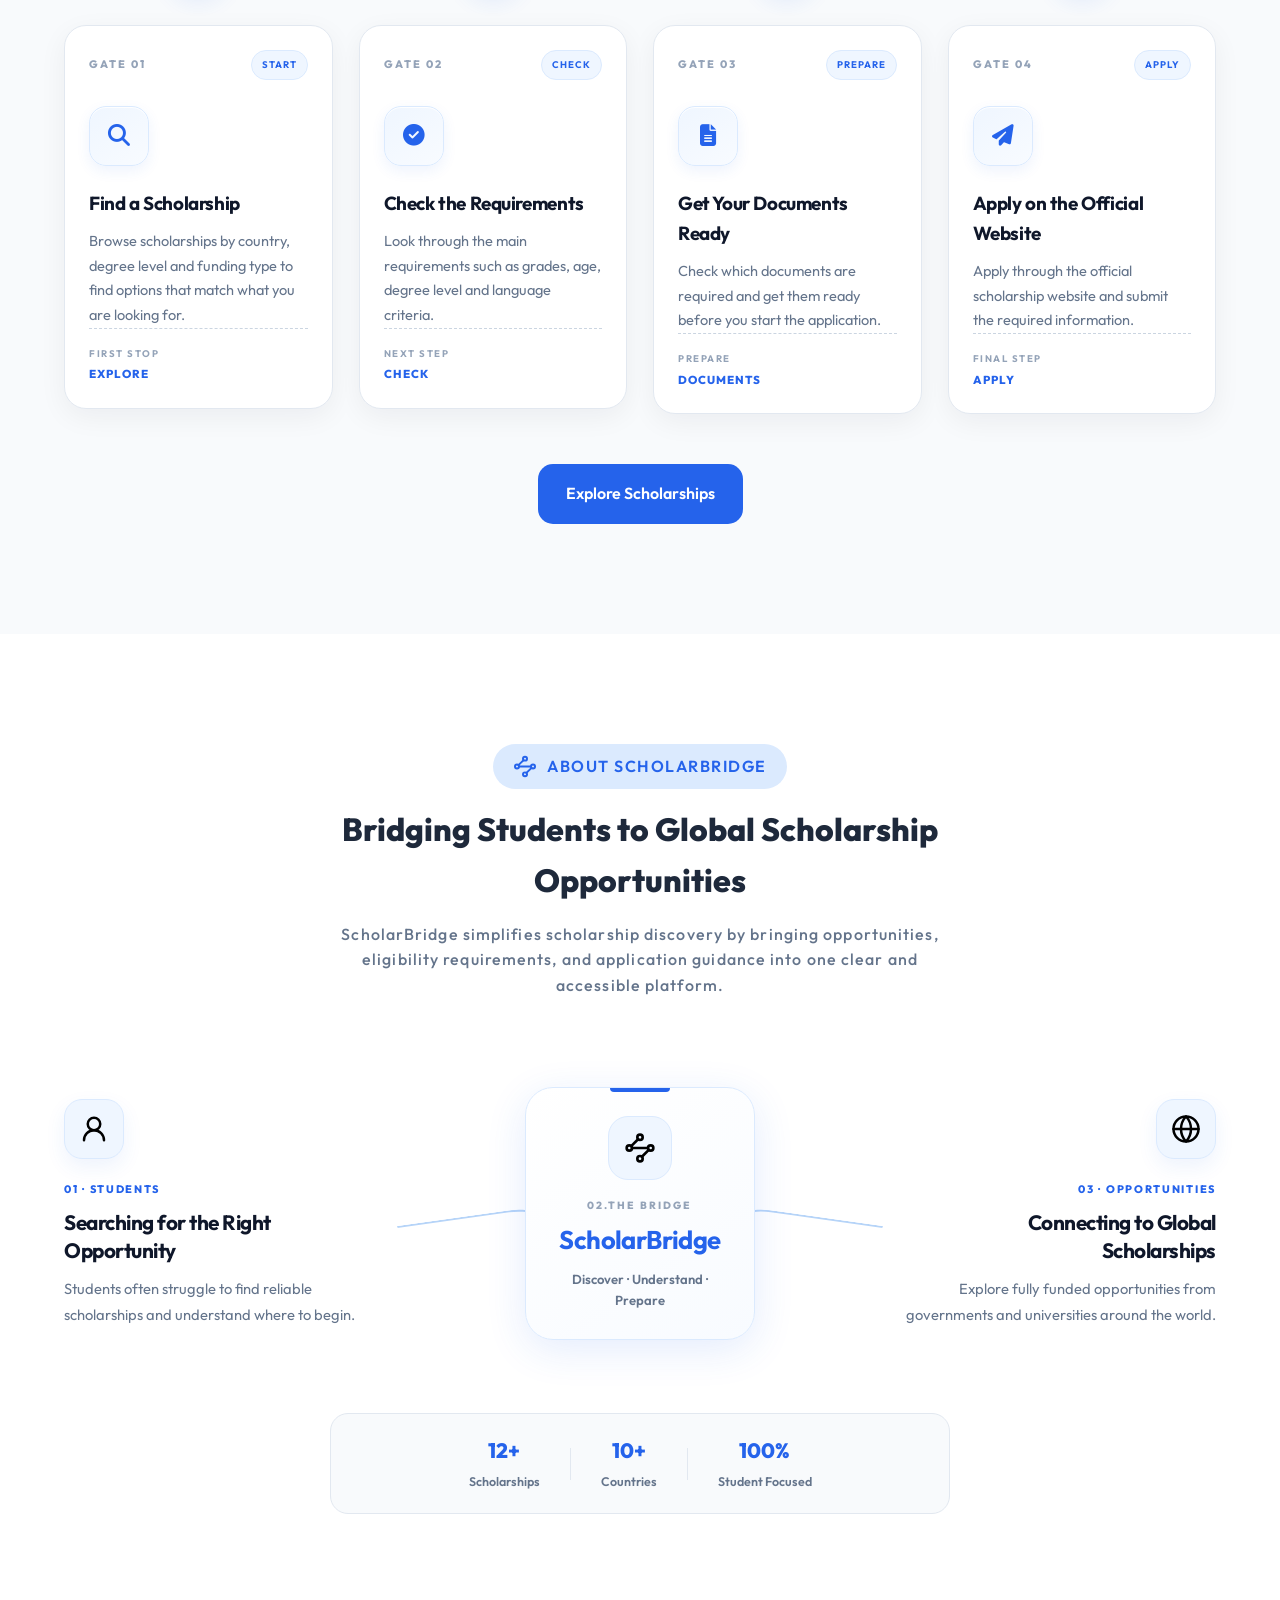
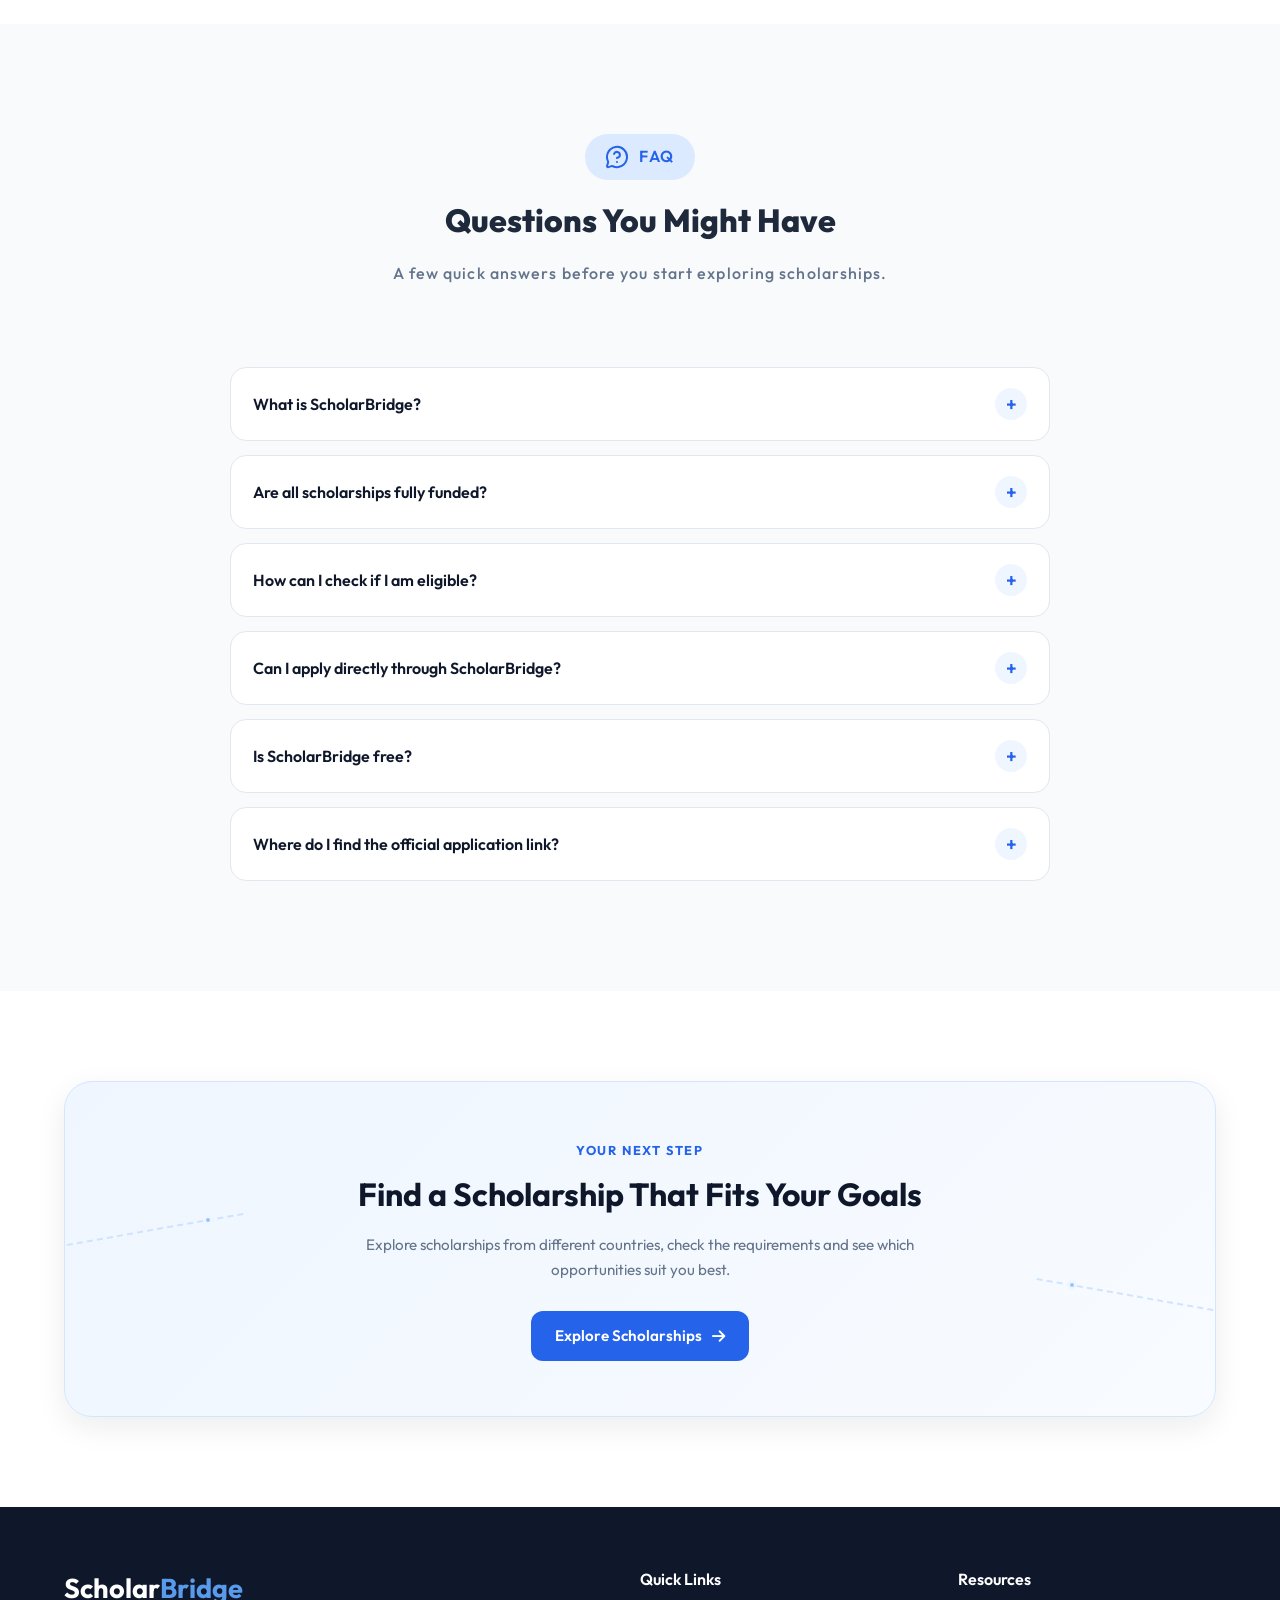
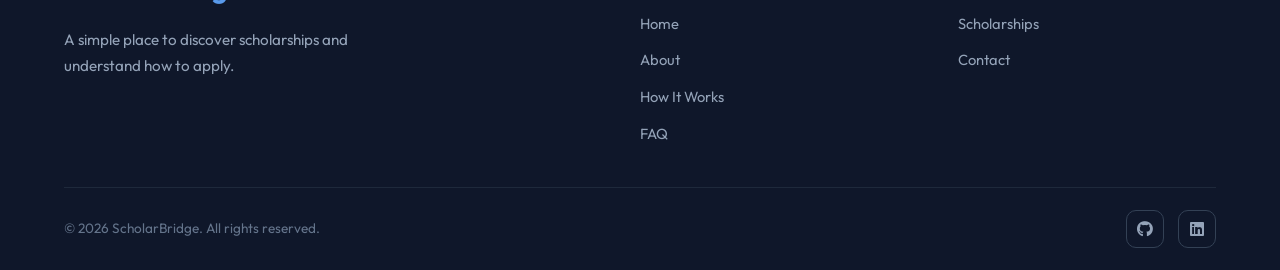
==== commit d0bc1b89: "feat: add contact page hero" ====
--- a/index.html
+++ b/index.html
@@ -26,29 +26,24 @@
 <body>
     <header>
 
-        <!-- ================= Navbar ================= -->
         <nav>
             <div class="container">
 
-                <!-- Logo -->
                 <a href="#" class="logo">
                     Scholar<span>Bridge</span>
                 </a>
 
-                <!-- Desktop Navigation -->
                 <ul class="nav-links">
                     <li><a href="#home">Home</a></li>
                     <li><a href="#scholarships">Scholarships</a></li>
                     <li><a href="#about">About</a></li>
-                    <li><a href="#contact">Contact</a></li>
+                    <li><a href="contact.html">Contact</a></li>
                 </ul>
 
-                <!-- Desktop CTA -->
                 <a href="scholarships.html" class="cta-btn">
                     Explore Scholarships
                 </a>
 
-                <!-- Mobile Menu Button -->
                 <button class="menu-btn" aria-label="Open Menu">
                     <svg xmlns="http://www.w3.org/2000/svg" height="40" viewBox="0 -960 960 960" width="40"
                         fill="currentColor">
@@ -59,7 +54,6 @@
             </div>
         </nav>
 
-        <!-- ================= Mobile Sidebar ================= -->
         <aside class="sidebar">
 
             <!-- Close Button -->
@@ -71,15 +65,13 @@
                 </svg>
             </button>
 
-            <!-- Mobile Navigation -->
             <ul class="side-links">
                 <li><a href="#home">Home</a></li>
                 <li><a href="#scholarships">Scholarships</a></li>
                 <li><a href="#about">About</a></li>
-                <li><a href="#contact">Contact</a></li>
+                <li><a href="contact.html">Contact</a></li>
             </ul>
 
-            <!-- Mobile CTA -->
             <a href="scholarships.html" class="cta-btn">
                 Explore Scholarships
             </a>
--- a/css/style.css
+++ b/css/style.css
@@ -1,4 +1,4 @@
-/* Reset */
+
 /* variables */
 
 :root {
